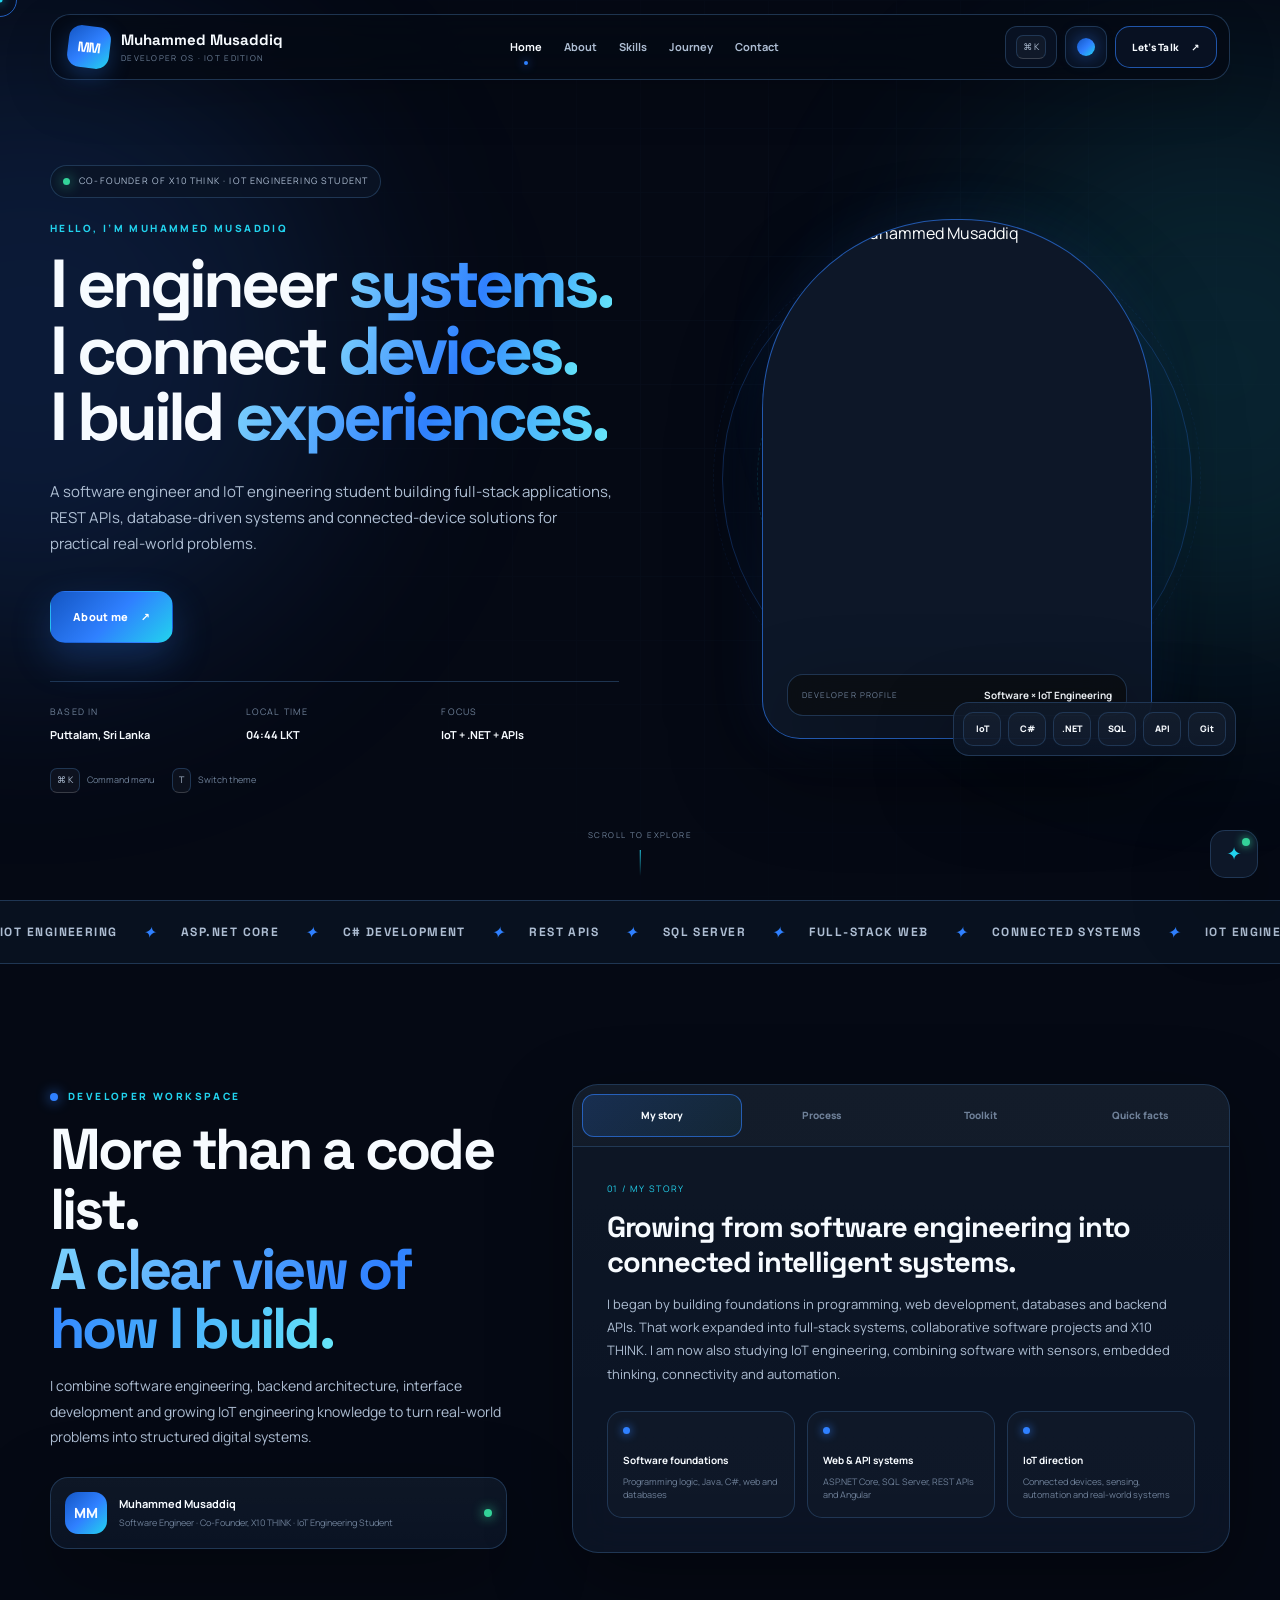
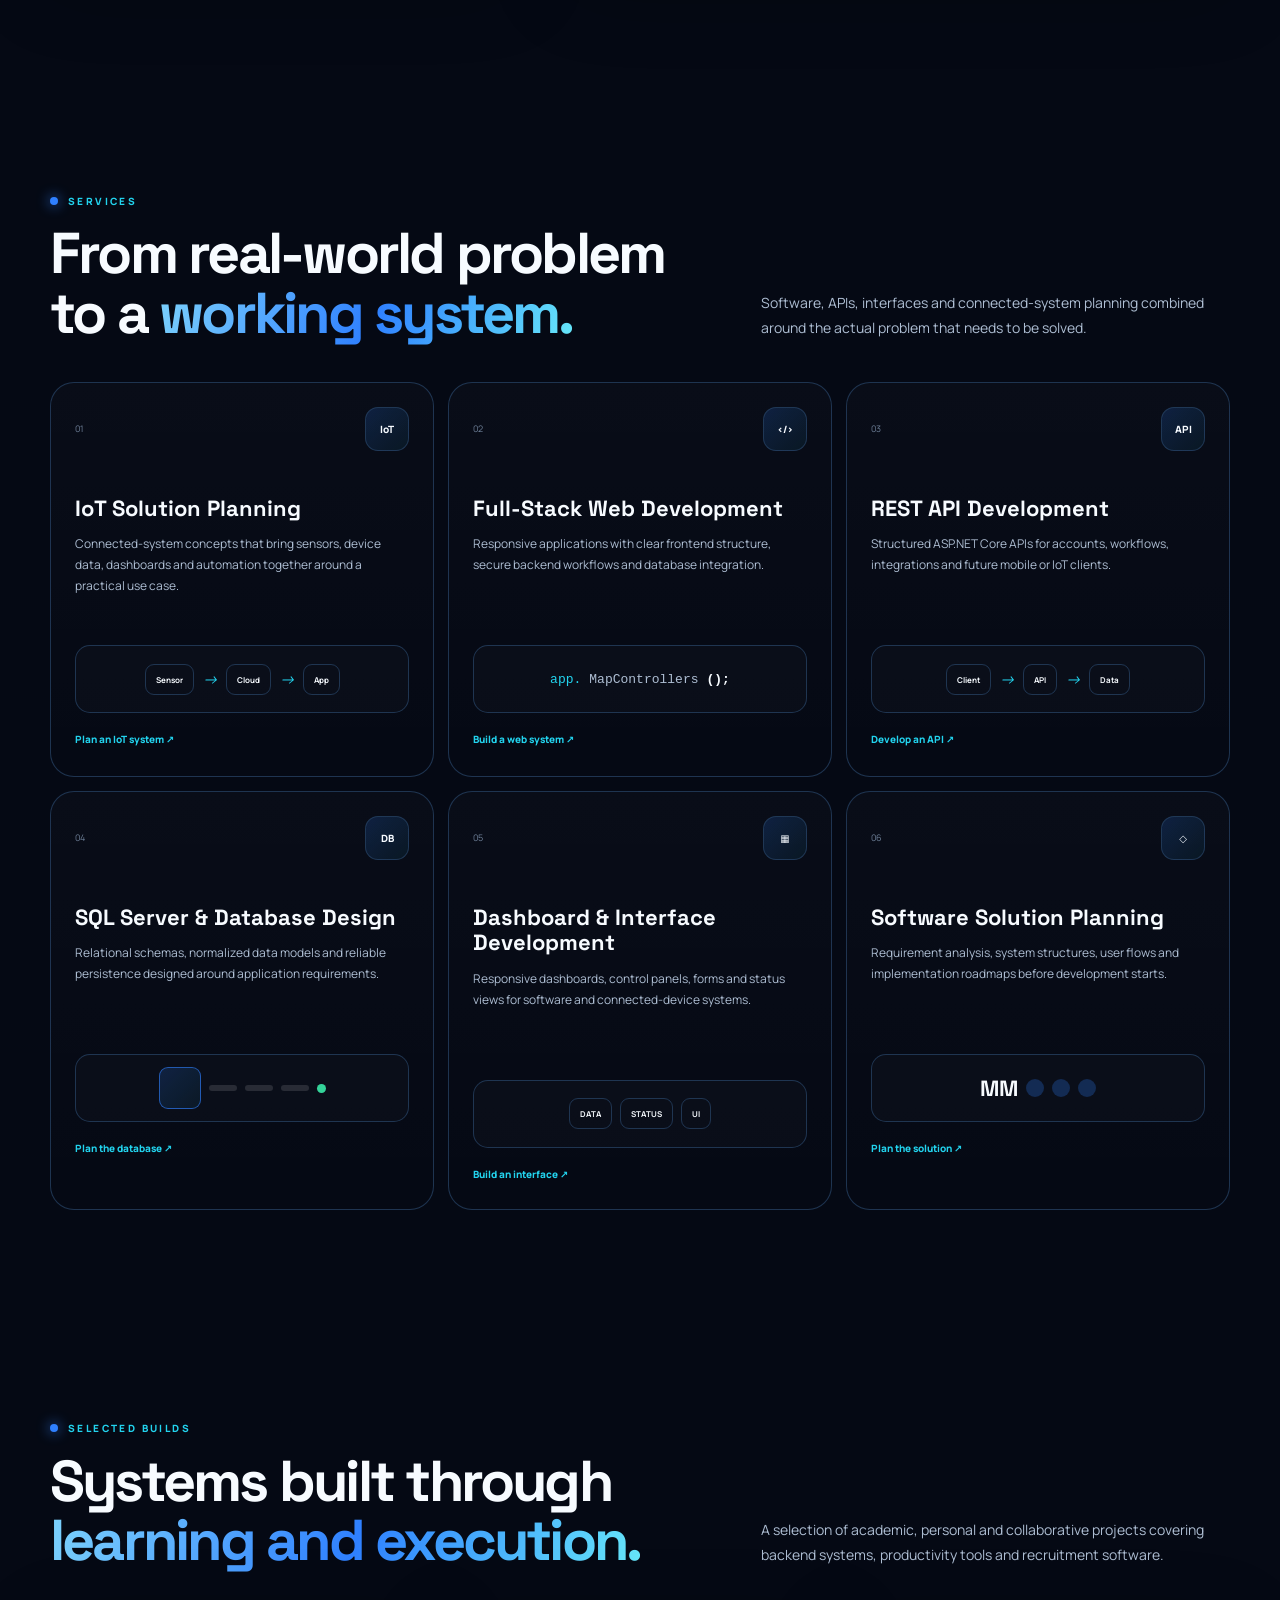
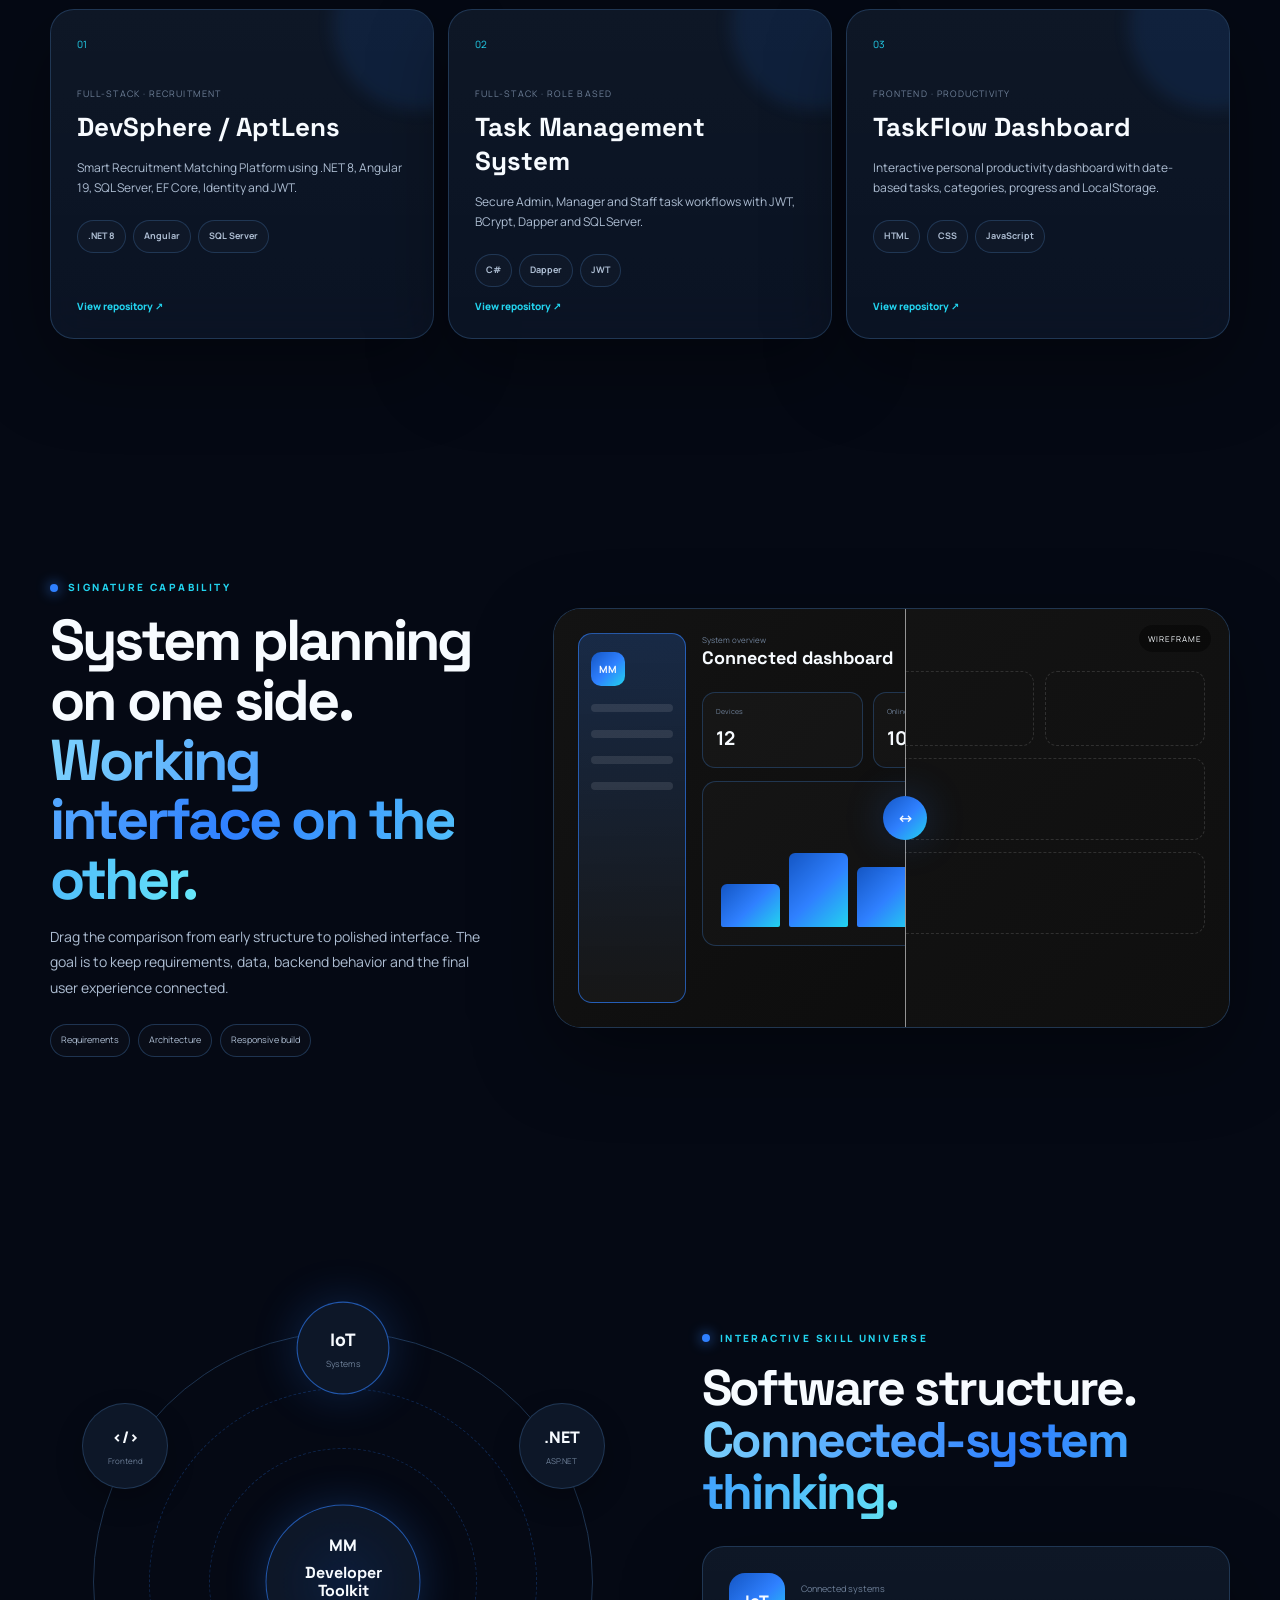
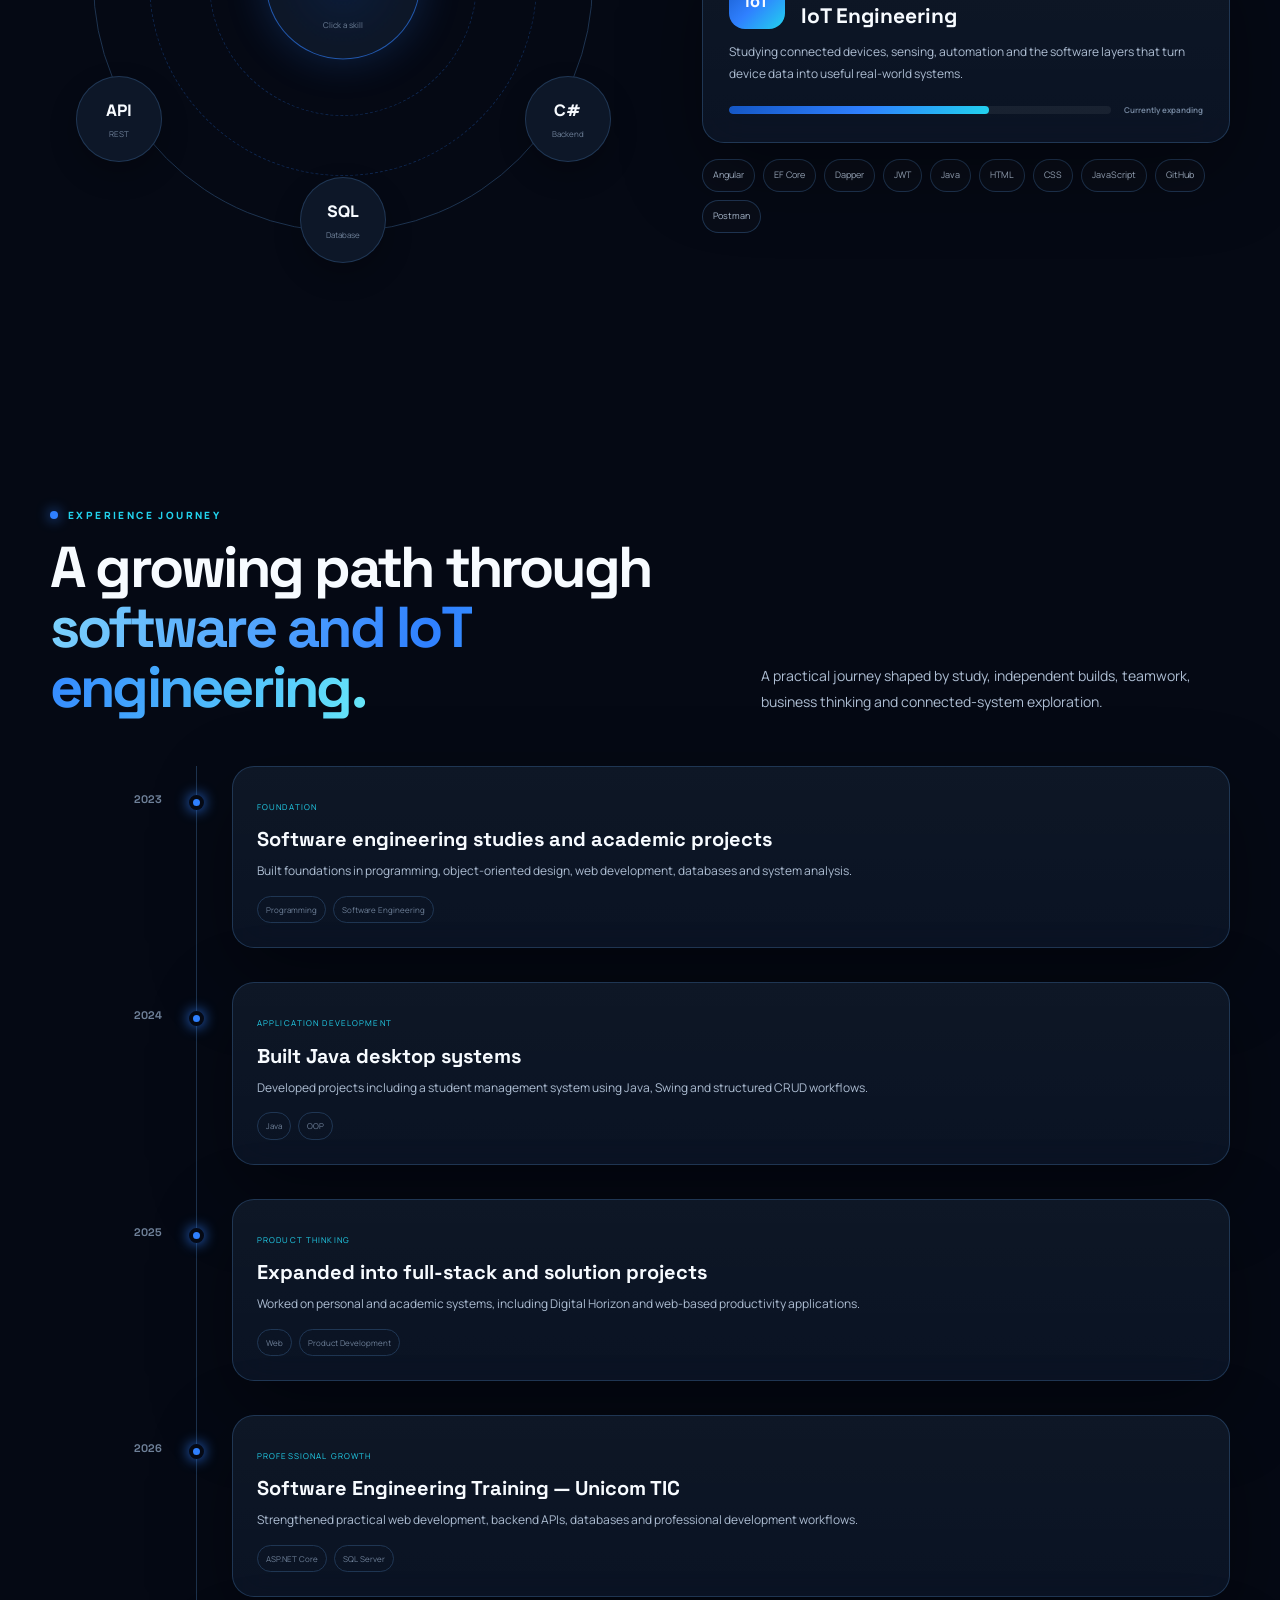
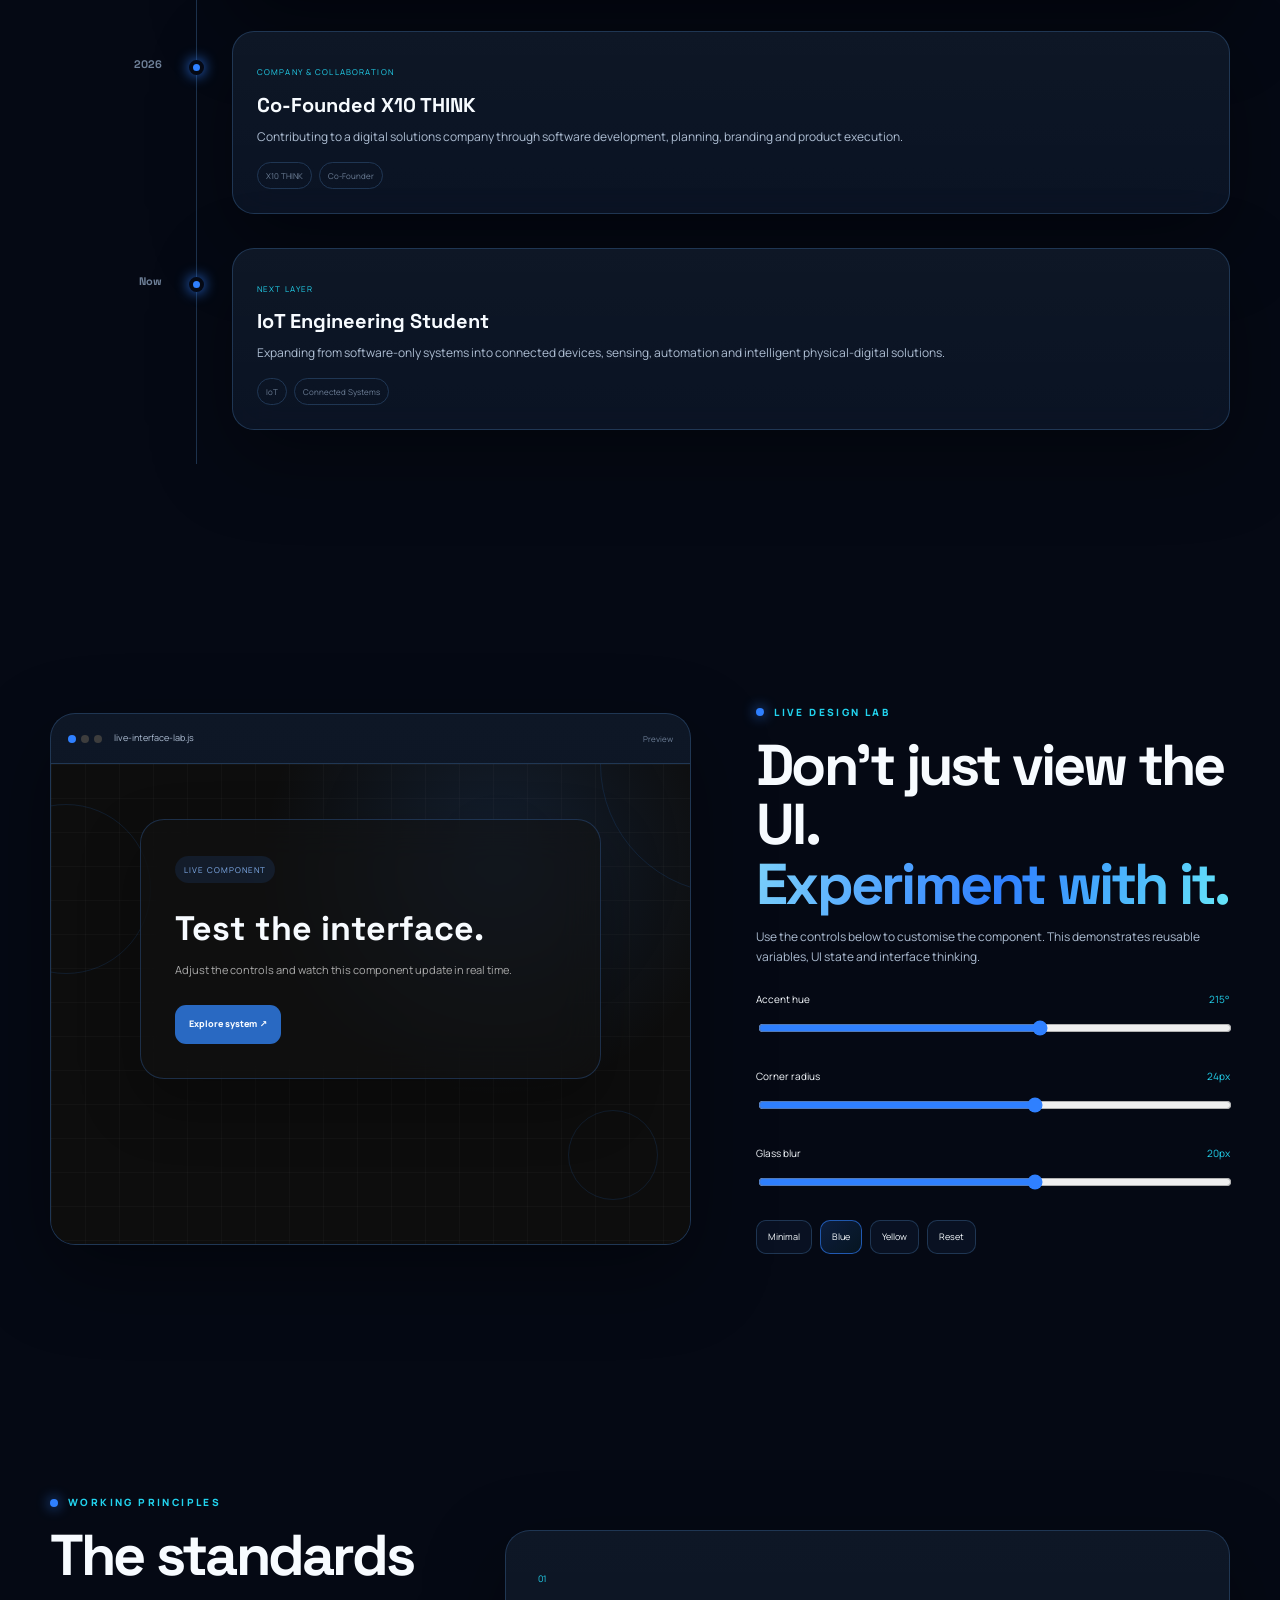
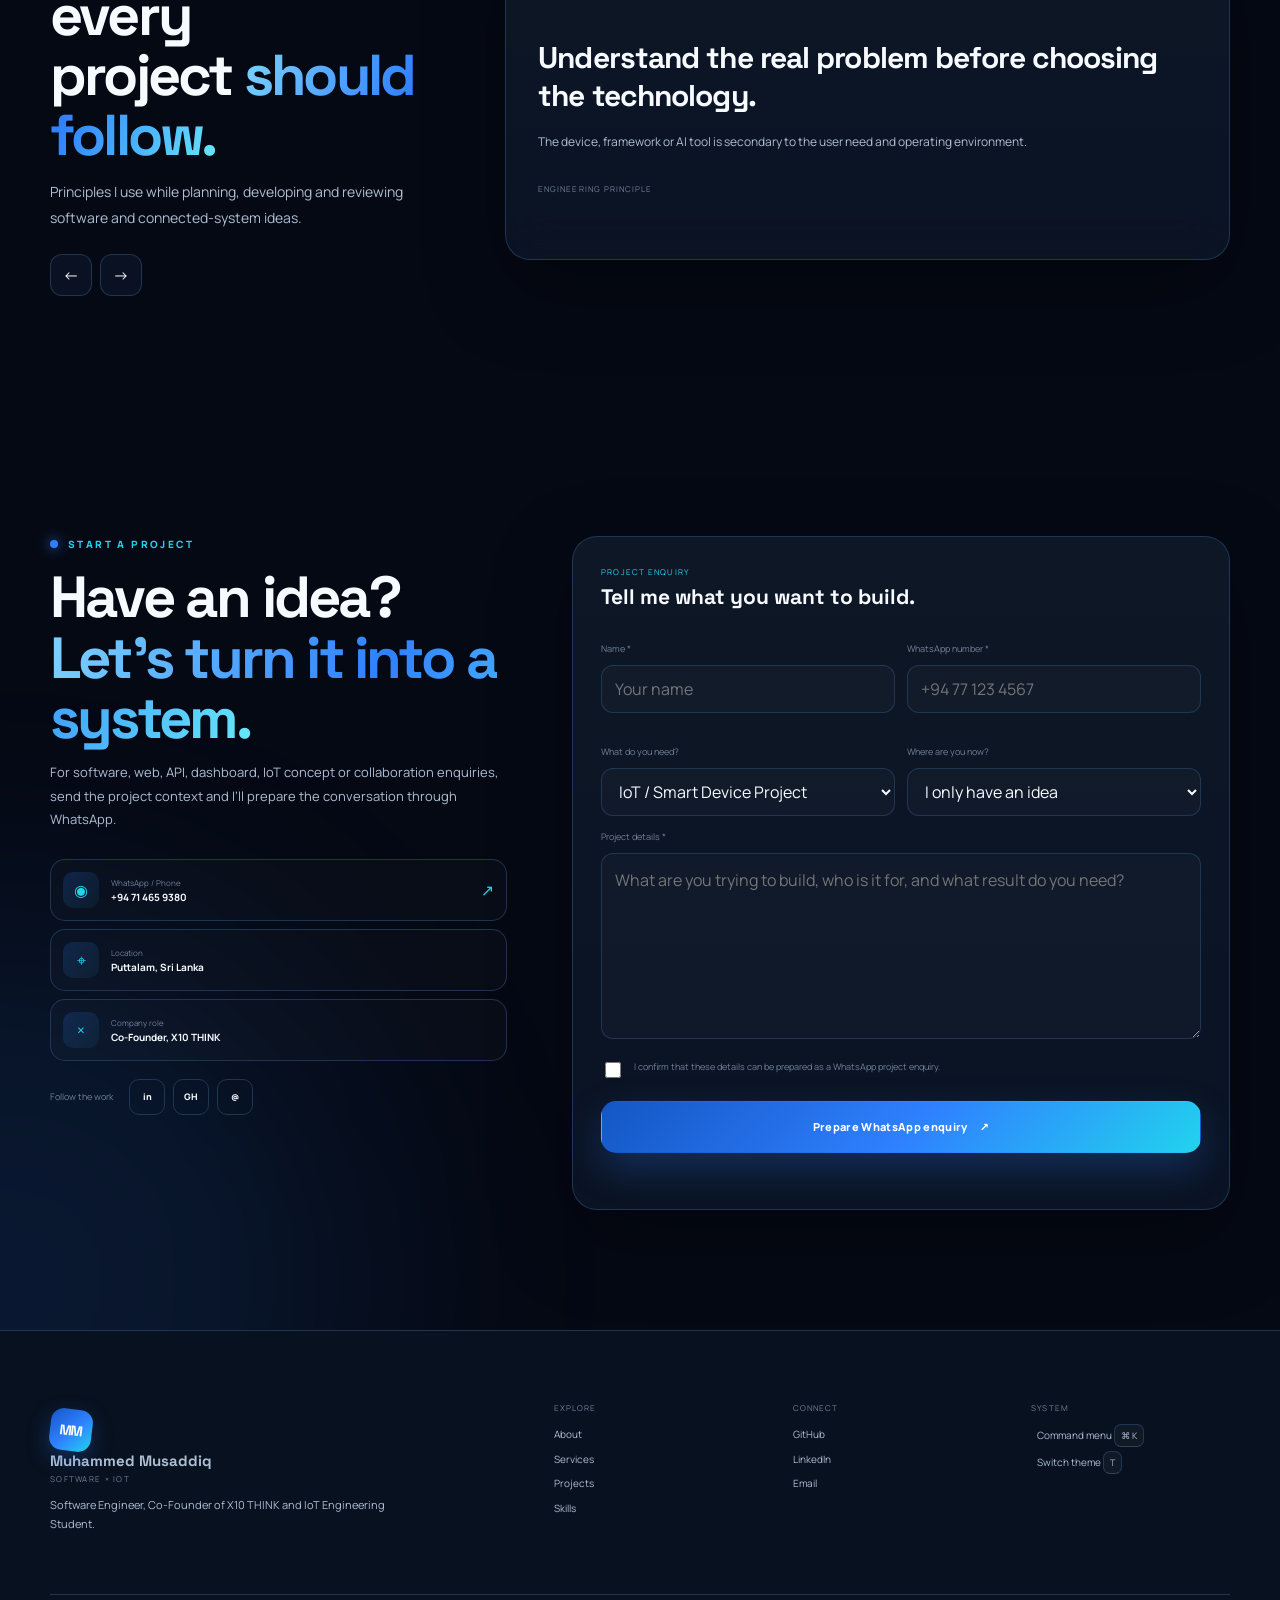
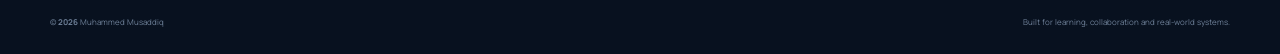
==== index.html @ fe3bef1e "Add files via upload" ====
<!doctype html>
<html lang="en" data-theme="blue" class="no-js">
<head>
  <meta charset="utf-8" />
  <meta name="viewport" content="width=device-width,initial-scale=1" />
  <meta name="theme-color" content="#050914" />
  <meta name="description" content="Muhammed Musaddiq — Software Engineer, Co-Founder of X10 THINK and IoT Engineering Student in Sri Lanka." />
  <meta name="keywords" content="Muhammed Musaddiq, Software Engineer, IoT Engineering Student, X10 THINK, ASP.NET Core, C#, SQL Server, IoT, Sri Lanka" />
  <meta property="og:title" content="Muhammed Musaddiq — Software Engineer & IoT Engineering Student" />
  <meta property="og:description" content="Software engineering, IoT systems, APIs, databases and practical digital products." />
  <meta property="og:image" content="assets/og-cover.webp" />
  <title>Muhammed Musaddiq — Portfolio</title>
  <link rel="icon" href="favicon.svg" type="image/svg+xml" />
  <link rel="manifest" href="manifest.webmanifest" />
  <link rel="preconnect" href="https://fonts.googleapis.com" />
  <link rel="preconnect" href="https://fonts.gstatic.com" crossorigin />
  <link href="https://fonts.googleapis.com/css2?family=Manrope:wght@400;500;600;700;800&family=Space+Grotesk:wght@500;600;700&display=swap" rel="stylesheet" />
  <link rel="stylesheet" href="style.css" />
  <script>document.documentElement.classList.remove('no-js');document.documentElement.classList.add('js');</script>
  <script type="application/ld+json">{"@context":"https://schema.org","@type":"Person","name":"Muhammed Musaddiq","jobTitle":"Software Engineer and IoT Engineering Student","description":"Software Engineer, Co-Founder of X10 THINK and IoT Engineering Student in Sri Lanka.","affiliation":{"@type":"Organization","name":"X10 THINK"},"sameAs":["https://github.com/mhdmusaddiq","https://www.linkedin.com/in/muhammad-musaddiq-111232400"]}</script>
</head>
<body>
  <noscript><div class="noscript-banner">JavaScript is disabled. Core portfolio content is still available, but themes and interactive controls require JavaScript.</div></noscript>

  <div class="preloader" id="preloader" aria-hidden="true">
    <div class="loader-ambient loader-ambient-a"></div>
    <div class="loader-ambient loader-ambient-b"></div>
    <div class="signature-loader">
      <div class="signature-name">MuhammedMusaddiq</div>
      <p>Designing. Developing. Connecting.</p>
      <div class="loader-wave"><i></i><i></i><i></i><i></i><i></i><i></i><i></i></div>
      <div class="loader-status"><span>Loading Muhammed Musaddiq’s portfolio</span><b id="loaderPercent">0%</b></div>
    </div>
  </div>

  <a class="skip-link" href="#main">Skip to content</a>
  <div class="cursor-dot"></div><div class="cursor-ring"></div>

  <header class="site-header" id="siteHeader">
    <nav class="navbar shell" aria-label="Primary navigation">
      <a class="brand magnetic" href="#home" aria-label="Muhammed Musaddiq portfolio home">
        <span class="brand-mark">MM</span>
        <span class="brand-copy"><strong>Muhammed Musaddiq</strong><small>Developer OS · IoT Edition</small></span>
      </a>
      <button class="menu-toggle" id="menuToggle" aria-label="Open navigation" aria-controls="navLinks" aria-expanded="false"><i></i><i></i></button>
      <div class="nav-links" id="navLinks">
        <a class="nav-link active" href="#home">Home</a>
        <a class="nav-link" href="#about">About</a>
        <a class="nav-link" href="#skills">Skills</a>
        <a class="nav-link" href="#journey">Journey</a>
        <a class="nav-link" href="#contact">Contact</a>
      </div>
      <div class="nav-actions">
        <button class="shortcut-button" id="commandButton" aria-label="Open command palette"><kbd>⌘ K</kbd></button>
        <div class="theme-switcher">
          <button class="icon-button" id="themeButton" aria-label="Choose color theme" aria-controls="themeMenu" aria-expanded="false"><span class="theme-orb"></span></button>
          <div class="theme-menu glass-panel" id="themeMenu" hidden>
            <p>Interface theme</p>
            <button data-set-theme="blue"><i class="swatch swatch-blue"></i><span><strong>Electric Blue</strong><small>Midnight + electric blue</small></span><b>✓</b></button>
            <button data-set-theme="yellow"><i class="swatch swatch-yellow"></i><span><strong>Solar Yellow</strong><small>Obsidian + warm yellow</small></span><b>✓</b></button>
          </div>
        </div>
        <a class="button button-small button-outline magnetic nav-talk" href="#contact">Let’s Talk <span>↗</span></a>
      </div>
    </nav>
  </header>

  <main id="main">
    <section class="hero section" id="home">
      <div class="hero-ambient ambient-a"></div><div class="hero-ambient ambient-b"></div><div class="hero-grid-bg"></div>
      <div class="shell hero-layout">
        <div class="hero-copy reveal">
          <div class="status-pill"><span></span>Co-Founder of X10 THINK · IoT Engineering Student</div>
          <p class="eyebrow">Hello, I’m Muhammed Musaddiq</p>
          <h1>I engineer <em>systems.</em><br>I connect <em>devices.</em><br>I build <em>experiences.</em></h1>
          <p class="hero-description">A software engineer and IoT engineering student building full-stack applications, REST APIs, database-driven systems and connected-device solutions for practical real-world problems.</p>
          <div class="hero-actions"><a class="button button-primary magnetic" href="#about">About me <span>↗</span></a></div>
          <div class="hero-meta">
            <div><small>Based in</small><strong>Puttalam, Sri Lanka</strong></div>
            <div><small>Local time</small><strong id="localTime">--:--</strong></div>
            <div><small>Focus</small><strong>IoT + .NET + APIs</strong></div>
          </div>
          <div class="hero-shortcuts" aria-label="Keyboard shortcuts"><span><kbd>⌘ K</kbd> Command menu</span><span><kbd>T</kbd> Switch theme</span></div>
        </div>

        <div class="hero-stage reveal delay-1 hero-stage-clean" id="heroStage">
          <div class="portrait-halo" aria-hidden="true"><i></i><i></i><i></i></div>
          <div class="portrait-card portrait-card-clean tilt-card">
            <div class="portrait-float"><img src="assets/musaddiq-profile.webp" width="1200" height="1536" alt="Portrait of Muhammed Musaddiq" fetchpriority="high" decoding="async"></div>
            <div class="portrait-label glass-panel"><span>Developer profile</span><strong>Software × IoT Engineering</strong></div>
          </div>
          <div class="hero-dock glass-panel"><span>IoT</span><span>C#</span><span>.NET</span><span>SQL</span><span>API</span><span>Git</span></div>
        </div>
      </div>
      <a class="scroll-cue" href="#about"><span>Scroll to explore</span><i></i></a>
    </section>

    <section class="ticker" aria-label="Capabilities"><div class="ticker-track">
      <span>IoT Engineering</span><i>✦</i><span>ASP.NET Core</span><i>✦</i><span>C# Development</span><i>✦</i><span>REST APIs</span><i>✦</i><span>SQL Server</span><i>✦</i><span>Full-Stack Web</span><i>✦</i><span>Connected Systems</span><i>✦</i>
      <span>IoT Engineering</span><i>✦</i><span>ASP.NET Core</span><i>✦</i><span>C# Development</span><i>✦</i><span>REST APIs</span><i>✦</i><span>SQL Server</span><i>✦</i><span>Full-Stack Web</span><i>✦</i><span>Connected Systems</span><i>✦</i>
    </div></section>

    <section class="section workspace-section" id="about">
      <div class="shell workspace-layout">
        <div class="section-heading reveal">
          <p class="section-label"><span></span>Developer workspace</p>
          <h2>More than a code list.<br><em>A clear view of how I build.</em></h2>
          <p>I combine software engineering, backend architecture, interface development and growing IoT engineering knowledge to turn real-world problems into structured digital systems.</p>
          <div class="profile-mini glass-panel"><div class="profile-avatar">MM</div><div><strong>Muhammed Musaddiq</strong><span>Software Engineer · Co-Founder, X10 THINK · IoT Engineering Student</span></div><i></i></div>
        </div>

        <div class="workspace-window glass-panel reveal delay-1">
          <div class="workspace-tabs" role="tablist" aria-label="About Muhammed Musaddiq">
            <button class="active" data-workspace-tab="story" role="tab" aria-selected="true">My story</button>
            <button data-workspace-tab="process" role="tab" aria-selected="false">Process</button>
            <button data-workspace-tab="tools" role="tab" aria-selected="false">Toolkit</button>
            <button data-workspace-tab="facts" role="tab" aria-selected="false">Quick facts</button>
          </div>
          <div class="workspace-content active" data-workspace-panel="story">
            <p class="workspace-kicker">01 / My story</p>
            <h3>Growing from software engineering into connected intelligent systems.</h3>
            <p>I began by building foundations in programming, web development, databases and backend APIs. That work expanded into full-stack systems, collaborative software projects and X10 THINK. I am now also studying IoT engineering, combining software with sensors, embedded thinking, connectivity and automation.</p>
            <div class="story-timeline"><span><i></i><b>Software foundations</b><small>Programming logic, Java, C#, web and databases</small></span><span><i></i><b>Web & API systems</b><small>ASP.NET Core, SQL Server, REST APIs and Angular</small></span><span><i></i><b>IoT direction</b><small>Connected devices, sensing, automation and real-world systems</small></span></div>
          </div>
          <div class="workspace-content" data-workspace-panel="process">
            <p class="workspace-kicker">02 / Process</p><h3>A structured workflow from problem to working system.</h3>
            <div class="process-grid"><article><span>01</span><strong>Understand</strong><p>Clarify users, environment, constraints and expected outcomes.</p></article><article><span>02</span><strong>Structure</strong><p>Plan architecture, database, APIs, device flow and interfaces.</p></article><article><span>03</span><strong>Build</strong><p>Develop software modules, integrations and responsive experiences.</p></article><article><span>04</span><strong>Validate</strong><p>Test behavior, errors, security, usability and system reliability.</p></article></div>
          </div>
          <div class="workspace-content" data-workspace-panel="tools">
            <p class="workspace-kicker">03 / Toolkit</p><h3>Tools selected for reliable execution.</h3>
            <div class="tool-cloud"><span>C#</span><span>ASP.NET Core</span><span>Angular</span><span>JavaScript</span><span>Java</span><span>SQL Server</span><span>Entity Framework Core</span><span>Dapper</span><span>REST API</span><span>GitHub</span><span>Visual Studio</span><span>VS Code</span><span>Postman</span><span>Figma</span><span>IoT Fundamentals</span></div>
          </div>
          <div class="workspace-content" data-workspace-panel="facts">
            <p class="workspace-kicker">04 / Quick facts</p><h3>Progress built through projects, collaboration and continuous learning.</h3>
            <div class="fact-grid"><article><small>Current direction</small><strong>IoT Engineering</strong></article><article><small>Company role</small><strong>Co-Founder, X10 THINK</strong></article><article><small>Backend focus</small><strong>.NET + SQL</strong></article><article><small>Project style</small><strong>Real-world systems</strong></article></div>
          </div>
        </div>
      </div>
    </section>

    <section class="section services-section" id="services">
      <div class="shell">
        <div class="section-top reveal"><div><p class="section-label"><span></span>Services</p><h2>From real-world problem<br>to a <em>working system.</em></h2></div><p class="section-intro-text">Software, APIs, interfaces and connected-system planning combined around the actual problem that needs to be solved.</p></div>
        <div class="services-grid">
          <article class="service-card reveal"><div class="service-head"><span>01</span><i>IoT</i></div><h3>IoT Solution Planning</h3><p>Connected-system concepts that bring sensors, device data, dashboards and automation together around a practical use case.</p><div class="service-demo demo-flow"><b>Sensor</b><i>→</i><b>Cloud</b><i>→</i><b>App</b></div><a href="#contact">Plan an IoT system ↗</a></article>
          <article class="service-card reveal delay-1"><div class="service-head"><span>02</span><i>&lt;/&gt;</i></div><h3>Full-Stack Web Development</h3><p>Responsive applications with clear frontend structure, secure backend workflows and database integration.</p><div class="service-demo demo-code"><span>app.</span>MapControllers<b>();</b></div><a href="#contact">Build a web system ↗</a></article>
          <article class="service-card reveal delay-2"><div class="service-head"><span>03</span><i>API</i></div><h3>REST API Development</h3><p>Structured ASP.NET Core APIs for accounts, workflows, integrations and future mobile or IoT clients.</p><div class="service-demo demo-flow"><b>Client</b><i>→</i><b>API</b><i>→</i><b>Data</b></div><a href="#contact">Develop an API ↗</a></article>
          <article class="service-card reveal"><div class="service-head"><span>04</span><i>DB</i></div><h3>SQL Server & Database Design</h3><p>Relational schemas, normalized data models and reliable persistence designed around application requirements.</p><div class="service-demo demo-ui"><span></span><i></i><i></i><i></i><b></b></div><a href="#contact">Plan the database ↗</a></article>
          <article class="service-card reveal delay-1"><div class="service-head"><span>05</span><i>▦</i></div><h3>Dashboard & Interface Development</h3><p>Responsive dashboards, control panels, forms and status views for software and connected-device systems.</p><div class="service-demo demo-campaign"><b>DATA</b><b>STATUS</b><b>UI</b></div><a href="#contact">Build an interface ↗</a></article>
          <article class="service-card reveal delay-2"><div class="service-head"><span>06</span><i>◇</i></div><h3>Software Solution Planning</h3><p>Requirement analysis, system structures, user flows and implementation roadmaps before development starts.</p><div class="service-demo demo-brand"><b>MM</b><span></span><span></span><span></span></div><a href="#contact">Plan the solution ↗</a></article>
        </div>
      </div>
    </section>

    <section class="section projects-section" id="projects">
      <div class="shell">
        <div class="section-top reveal"><div><p class="section-label"><span></span>Selected builds</p><h2>Systems built through<br><em>learning and execution.</em></h2></div><p class="section-intro-text">A selection of academic, personal and collaborative projects covering backend systems, productivity tools and recruitment software.</p></div>
        <div class="project-grid">
          <article class="project-card glass-panel reveal"><div class="project-number">01</div><p>Full-Stack · Recruitment</p><h3>DevSphere / AptLens</h3><span>Smart Recruitment Matching Platform using .NET 8, Angular 19, SQL Server, EF Core, Identity and JWT.</span><div class="project-tags"><b>.NET 8</b><b>Angular</b><b>SQL Server</b></div><a href="https://github.com/mhdmusaddiq/DevSphere-Smart-Recruitment-Matching-Platform" target="_blank" rel="noopener">View repository ↗</a></article>
          <article class="project-card glass-panel reveal delay-1"><div class="project-number">02</div><p>Full-Stack · Role Based</p><h3>Task Management System</h3><span>Secure Admin, Manager and Staff task workflows with JWT, BCrypt, Dapper and SQL Server.</span><div class="project-tags"><b>C#</b><b>Dapper</b><b>JWT</b></div><a href="https://github.com/mhdmusaddiq/C---Task_Management" target="_blank" rel="noopener">View repository ↗</a></article>
          <article class="project-card glass-panel reveal delay-2"><div class="project-number">03</div><p>Frontend · Productivity</p><h3>TaskFlow Dashboard</h3><span>Interactive personal productivity dashboard with date-based tasks, categories, progress and LocalStorage.</span><div class="project-tags"><b>HTML</b><b>CSS</b><b>JavaScript</b></div><a href="https://github.com/mhdmusaddiq/Advance_task_flow" target="_blank" rel="noopener">View repository ↗</a></article>
        </div>
      </div>
    </section>

    <section class="section design-code-section">
      <div class="shell design-code-layout">
        <div class="section-heading reveal"><p class="section-label"><span></span>Signature capability</p><h2>System planning on one side.<br><em>Working interface on the other.</em></h2><p>Drag the comparison from early structure to polished interface. The goal is to keep requirements, data, backend behavior and the final user experience connected.</p><div class="stage-pills"><span>Requirements</span><span>Architecture</span><span>Responsive build</span></div></div>
        <div class="compare-wrap reveal delay-1" id="compareWrap">
          <div class="compare-frame compare-before"><div class="wire-sidebar"></div><div class="wire-main"><i></i><section><b></b><b></b><b></b></section><article></article><article></article></div><span>Wireframe</span></div>
          <div class="compare-frame compare-after" id="compareAfter"><div class="final-sidebar"><strong>MM</strong><i></i><i></i><i></i><i></i></div><div class="final-main"><header><div><small>System overview</small><strong>Connected dashboard</strong></div><b></b></header><section><article><small>Devices</small><strong>12</strong></article><article><small>Online</small><strong>10</strong></article><article><small>Health</small><strong>94%</strong></article></section><div class="final-chart"><i></i><i></i><i></i><i></i><i></i><i></i><i></i></div></div><span>Final UI</span></div>
          <input id="compareRange" type="range" min="8" max="92" value="52" aria-label="Compare wireframe and final design"><div class="compare-handle" id="compareHandle"><i>↔</i></div>
        </div>
      </div>
    </section>

    <section class="section skills-section" id="skills">
      <div class="shell skills-layout">
        <div class="skills-universe reveal" id="skillsUniverse">
          <div class="universe-rings"><i></i><i></i><i></i></div>
          <button class="skill-node node-1 active" data-skill="iot"><span>IoT</span><small>Systems</small></button>
          <button class="skill-node node-2" data-skill="dotnet"><span>.NET</span><small>ASP.NET</small></button>
          <button class="skill-node node-3" data-skill="csharp"><span>C#</span><small>Backend</small></button>
          <button class="skill-node node-4" data-skill="sql"><span>SQL</span><small>Database</small></button>
          <button class="skill-node node-5" data-skill="api"><span>API</span><small>REST</small></button>
          <button class="skill-node node-6" data-skill="frontend"><span>&lt;/&gt;</span><small>Frontend</small></button>
          <div class="universe-core"><span>MM</span><strong>Developer<br>Toolkit</strong><small>Click a skill</small></div>
        </div>
        <div class="skill-details reveal delay-1">
          <p class="section-label"><span></span>Interactive skill universe</p><h2>Software structure.<br><em>Connected-system thinking.</em></h2>
          <div class="skill-detail-card glass-panel" id="skillDetailCard"><div class="skill-detail-head"><span id="skillIcon">IoT</span><div><small id="skillCategory">Connected systems</small><h3 id="skillName">IoT Engineering</h3></div></div><p id="skillDescription">Studying connected devices, sensing, automation and the software layers that turn device data into useful real-world systems.</p><div class="skill-meter"><i><span id="skillMeter" style="width:68%"></span></i><strong id="skillLevel">Currently expanding</strong></div></div>
          <div class="skill-stack"><span>Angular</span><span>EF Core</span><span>Dapper</span><span>JWT</span><span>Java</span><span>HTML</span><span>CSS</span><span>JavaScript</span><span>GitHub</span><span>Postman</span></div>
        </div>
      </div>
    </section>

    <section class="section journey-section" id="journey">
      <div class="shell">
        <div class="section-top reveal"><div><p class="section-label"><span></span>Experience journey</p><h2>A growing path through<br><em>software and IoT engineering.</em></h2></div><p class="section-intro-text">A practical journey shaped by study, independent builds, teamwork, business thinking and connected-system exploration.</p></div>
        <div class="journey-line" id="journeyLine"><span class="journey-progress" id="journeyProgress"></span>
          <article class="journey-item reveal"><div class="journey-year">2023</div><span class="journey-dot"></span><div class="journey-card glass-panel"><small>Foundation</small><h3>Software engineering studies and academic projects</h3><p>Built foundations in programming, object-oriented design, web development, databases and system analysis.</p><div><span>Programming</span><span>Software Engineering</span></div></div></article>
          <article class="journey-item reveal"><div class="journey-year">2024</div><span class="journey-dot"></span><div class="journey-card glass-panel"><small>Application development</small><h3>Built Java desktop systems</h3><p>Developed projects including a student management system using Java, Swing and structured CRUD workflows.</p><div><span>Java</span><span>OOP</span></div></div></article>
          <article class="journey-item reveal"><div class="journey-year">2025</div><span class="journey-dot"></span><div class="journey-card glass-panel"><small>Product thinking</small><h3>Expanded into full-stack and solution projects</h3><p>Worked on personal and academic systems, including Digital Horizon and web-based productivity applications.</p><div><span>Web</span><span>Product Development</span></div></div></article>
          <article class="journey-item reveal"><div class="journey-year">2026</div><span class="journey-dot"></span><div class="journey-card glass-panel"><small>Professional growth</small><h3>Software Engineering Training — Unicom TIC</h3><p>Strengthened practical web development, backend APIs, databases and professional development workflows.</p><div><span>ASP.NET Core</span><span>SQL Server</span></div></div></article>
          <article class="journey-item reveal"><div class="journey-year">2026</div><span class="journey-dot"></span><div class="journey-card glass-panel"><small>Company & collaboration</small><h3>Co-Founded X10 THINK</h3><p>Contributing to a digital solutions company through software development, planning, branding and product execution.</p><div><span>X10 THINK</span><span>Co-Founder</span></div></div></article>
          <article class="journey-item reveal"><div class="journey-year">Now</div><span class="journey-dot"></span><div class="journey-card glass-panel"><small>Next layer</small><h3>IoT Engineering Student</h3><p>Expanding from software-only systems into connected devices, sensing, automation and intelligent physical-digital solutions.</p><div><span>IoT</span><span>Connected Systems</span></div></div></article>
        </div>
      </div>
    </section>

    <section class="section lab-section" id="lab">
      <div class="shell lab-layout">
        <div class="lab-console glass-panel reveal"><div class="console-top"><div><i></i><i></i><i></i></div><span>live-interface-lab.js</span><small>Preview</small></div><div class="lab-preview" id="labPreview"><div class="lab-card"><span class="lab-badge">Live component</span><h3>Test the interface.</h3><p>Adjust the controls and watch this component update in real time.</p><button>Explore system ↗</button></div><div class="lab-decoration"><i></i><i></i><i></i></div></div></div>
        <div class="lab-controls reveal delay-1"><p class="section-label"><span></span>Live design lab</p><h2>Don’t just view the UI.<br><em>Experiment with it.</em></h2><p>Use the controls below to customise the component. This demonstrates reusable variables, UI state and interface thinking.</p><div class="control-group"><label for="accentRange"><span>Accent hue</span><output id="accentOutput">215°</output></label><input id="accentRange" max="360" min="0" type="range" value="215"></div><div class="control-group"><label for="radiusRange"><span>Corner radius</span><output id="radiusOutput">24px</output></label><input id="radiusRange" max="38" min="4" type="range" value="24"></div><div class="control-group"><label for="blurRange"><span>Glass blur</span><output id="blurOutput">20px</output></label><input id="blurRange" max="34" min="0" type="range" value="20"></div><div class="lab-presets"><button data-lab-preset="minimal">Minimal</button><button class="active" data-lab-preset="blue">Blue</button><button data-lab-preset="yellow">Yellow</button><button id="resetLab">Reset</button></div></div>
      </div>
    </section>

    <section class="section feedback-section">
      <div class="shell feedback-layout"><div class="section-heading reveal"><p class="section-label"><span></span>Working principles</p><h2>The standards every<br>project <em>should follow.</em></h2><p>Principles I use while planning, developing and reviewing software and connected-system ideas.</p><div class="feedback-controls"><button id="feedbackPrev" aria-label="Previous principle">←</button><button id="feedbackNext" aria-label="Next principle">→</button></div></div><div class="feedback-slider reveal delay-1" id="feedbackSlider"><article class="feedback-card glass-panel active"><span>01</span><blockquote>Understand the real problem before choosing the technology.</blockquote><p>The device, framework or AI tool is secondary to the user need and operating environment.</p><small>Engineering principle</small></article><article class="feedback-card glass-panel"><span>02</span><blockquote>Every module should have a clear reason to exist.</blockquote><p>Endpoints, database tables, sensors and screens must connect to a specific system requirement.</p><small>Product principle</small></article><article class="feedback-card glass-panel"><span>03</span><blockquote>Complex technology should still feel simple to use.</blockquote><p>Good engineering hides complexity behind clear interfaces, predictable flows and reliable behavior.</p><small>Design principle</small></article></div></div>
    </section>

    <section class="section contact-section" id="contact">
      <div class="contact-ambient"></div>
      <div class="shell contact-layout">
        <div class="contact-copy reveal"><p class="section-label"><span></span>Start a project</p><h2>Have an idea?<br><em>Let’s turn it into a system.</em></h2><p>For software, web, API, dashboard, IoT concept or collaboration enquiries, send the project context and I’ll prepare the conversation through WhatsApp.</p><div class="contact-routes"><a href="https://wa.me/94714659380" target="_blank" rel="noopener"><span>◉</span><div><small>WhatsApp / Phone</small><strong>+94 71 465 9380</strong></div><i>↗</i></a><div><span>⌖</span><div><small>Location</small><strong>Puttalam, Sri Lanka</strong></div></div><div><span>×</span><div><small>Company role</small><strong>Co-Founder, X10 THINK</strong></div></div></div><div class="social-row"><span>Follow the work</span><a href="https://www.linkedin.com/in/muhammad-musaddiq-111232400" target="_blank" rel="noopener" aria-label="LinkedIn">in</a><a href="https://github.com/mhdmusaddiq" target="_blank" rel="noopener" aria-label="GitHub">GH</a><a href="mailto:mhd.musaddiq2007@gmail.com" aria-label="Email">@</a></div></div>
        <form class="project-form glass-panel reveal delay-1" id="contactForm" novalidate><div class="form-step-head"><small>Project enquiry</small><strong>Tell me what you want to build.</strong></div><div class="form-grid two"><label><span>Name *</span><input name="name" autocomplete="name" minlength="2" placeholder="Your name" required></label><label><span>WhatsApp number *</span><input name="phone" autocomplete="tel" inputmode="tel" placeholder="+94 77 123 4567" required></label></div><div class="form-grid two"><label><span>What do you need?</span><select name="service"><option>IoT / Smart Device Project</option><option>Website or Web Application</option><option>Backend / REST API</option><option>Database / SQL Server</option><option>Dashboard / Frontend UI</option><option>Software Idea / System Planning</option></select></label><label><span>Where are you now?</span><select name="stage"><option>I only have an idea</option><option>I already have a design</option><option>I have an existing system to improve</option><option>I need development to start</option></select></label></div><label><span>Project details *</span><textarea name="message" minlength="20" rows="6" placeholder="What are you trying to build, who is it for, and what result do you need?" required></textarea></label><label class="consent"><input type="checkbox" name="consent" required><span>I confirm that these details can be prepared as a WhatsApp project enquiry.</span></label><button class="button button-primary" type="submit">Prepare WhatsApp enquiry <span>↗</span></button><p class="form-status" id="formStatus" aria-live="polite"></p></form>
      </div>
    </section>
  </main>

  <footer class="footer"><div class="shell footer-grid"><div><a class="brand" href="#home"><span class="brand-mark">MM</span><span class="brand-copy"><strong>Muhammed Musaddiq</strong><small>Software × IoT</small></span></a><p>Software Engineer, Co-Founder of X10 THINK and IoT Engineering Student.</p></div><div><small>Explore</small><a href="#about">About</a><a href="#services">Services</a><a href="#projects">Projects</a><a href="#skills">Skills</a></div><div><small>Connect</small><a href="https://github.com/mhdmusaddiq" target="_blank" rel="noopener">GitHub</a><a href="https://www.linkedin.com/in/muhammad-musaddiq-111232400" target="_blank" rel="noopener">LinkedIn</a><a href="mailto:mhd.musaddiq2007@gmail.com">Email</a></div><div><small>System</small><button id="footerCommand">Command menu <kbd>⌘ K</kbd></button><button id="footerTheme">Switch theme <kbd>T</kbd></button></div></div><div class="shell footer-bottom"><span>© <b id="year"></b> Muhammed Musaddiq</span><span>Built for learning, collaboration and real-world systems.</span></div></footer>

  <button class="assistant-launcher" id="assistantLauncher" aria-label="Open portfolio assistant"><span>✦</span><i></i></button>
  <aside class="assistant-panel glass-panel" id="assistantPanel" hidden role="dialog" aria-modal="false" aria-labelledby="assistantTitle"><header><div><span>✦</span><div><strong id="assistantTitle">Ask Musaddiq OS</strong><small><i></i> Portfolio guide</small></div></div><button id="assistantClose" aria-label="Close assistant">×</button></header><div class="assistant-messages" id="assistantMessages"><div class="assistant-message bot">Hi. Ask me about Musaddiq, X10 THINK, IoT studies, skills, projects, services or contact details.</div></div><div class="assistant-suggestions"><button type="button">What is Musaddiq studying now?</button><button type="button">What is his role at X10 THINK?</button><button type="button">What technologies does he use?</button><button type="button">Show me his projects.</button></div><form id="assistantForm"><input id="assistantInput" autocomplete="off" placeholder="Ask about Musaddiq, IoT, skills or services…" aria-label="Ask the portfolio guide a question"><button aria-label="Send message">↗</button></form></aside>

  <button class="back-to-top" id="backToTop" aria-label="Back to top">↑</button>
  <div class="command-palette" id="commandPalette" hidden role="dialog" aria-modal="true" aria-labelledby="commandTitle"><div class="command-backdrop" data-close-command></div><div class="command-window glass-panel"><header><span>⌕</span><input id="commandSearch" autocomplete="off" placeholder="Type a command…"><kbd>ESC</kbd></header><div class="command-body"><p id="commandTitle">Quick actions</p><div id="commandList"><button data-command="home" data-keywords="home top"><span>⌂</span><div><strong>Go to home</strong><small>Return to the hero section</small></div></button><button data-command="theme" data-keywords="theme dark gold crimson copper"><span>◐</span><div><strong>Cycle interface theme</strong><small>Electric Blue, Solar Yellow</small></div><kbd>T</kbd></button><button data-command="projects" data-keywords="projects portfolio work github"><span>◆</span><div><strong>View selected projects</strong><small>Open the project section</small></div></button><button data-command="contact" data-keywords="whatsapp phone hire project contact"><span>✉</span><div><strong>Start a project enquiry</strong><small>Open the WhatsApp enquiry form</small></div></button><button data-command="lab" data-keywords="design lab customise"><span>⚙</span><div><strong>Open the design lab</strong><small>Experiment with live UI controls</small></div></button><button data-command="assistant" data-keywords="assistant help ask"><span>✦</span><div><strong>Open portfolio assistant</strong><small>Ask about skills, IoT, services and contact</small></div></button></div><p class="command-empty" id="commandEmpty" hidden>No matching command.</p></div><footer><span><kbd>↑</kbd><kbd>↓</kbd> Navigate</span><span><kbd>Enter</kbd> Select</span></footer></div></div>

  <script defer src="script.js"></script>
</body>
</html>
---- style.css ----
:root,html[data-theme="blue"]{
  --bg:#050914;--bg2:#08111f;--surface:rgba(10,20,38,.80);--surface-solid:#0d1728;--surface2:rgba(14,27,49,.88);--text:#f7fbff;--muted:#aebed3;--faint:#6f8199;--border:rgba(38,65,98,.78);--border-strong:rgba(47,128,255,.62);--primary:#2f80ff;--secondary:#22d3ee;--accent-rgb:47,128,255;--secondary-rgb:34,211,238;--success:#34d399;--gradient:linear-gradient(135deg,#1456c4,#2f80ff 52%,#22d3ee);--gradient-text:linear-gradient(110deg,#7dd3fc,#2f80ff 52%,#67e8f9);--gradient-soft:linear-gradient(135deg,rgba(47,128,255,.18),rgba(34,211,238,.06));--glow:0 0 42px rgba(47,128,255,.22);--shadow:0 28px 80px rgba(0,0,0,.36);--radius:26px;--shell:min(1180px,calc(100% - 42px));--section-space:120px;--header-height:66px
}
html[data-theme="yellow"]{--bg:#090806;--bg2:#111009;--surface:rgba(24,22,12,.82);--surface-solid:#17150d;--surface2:rgba(31,28,14,.9);--text:#fffdf3;--muted:#d6cfaa;--faint:#90885f;--border:rgba(66,59,28,.88);--border-strong:rgba(250,204,21,.62);--primary:#facc15;--secondary:#fde047;--accent-rgb:250,204,21;--secondary-rgb:253,224,71;--gradient:linear-gradient(135deg,#b88700,#facc15 52%,#fde047);--gradient-text:linear-gradient(110deg,#fff08a,#facc15 52%,#fff7bf);--gradient-soft:linear-gradient(135deg,rgba(250,204,21,.18),rgba(253,224,71,.055));--glow:0 0 42px rgba(250,204,21,.18)}
*{box-sizing:border-box}html{scroll-behavior:smooth;scroll-padding-top:96px}body{margin:0;overflow-x:hidden;background:var(--bg);color:var(--text);font-family:Manrope,system-ui,sans-serif;line-height:1.65;transition:background .4s,color .3s}body.menu-open,body.modal-open{overflow:hidden}button,input,textarea,select{font:inherit;color:inherit}button,a{-webkit-tap-highlight-color:transparent}a{color:inherit;text-decoration:none}img{display:block;max-width:100%}button{border:0}::selection{background:rgba(var(--accent-rgb),.35);color:var(--text)}::-webkit-scrollbar{width:10px}::-webkit-scrollbar-track{background:var(--bg)}::-webkit-scrollbar-thumb{border:3px solid var(--bg);border-radius:99px;background:rgba(var(--accent-rgb),.55)}
.no-js .reveal{opacity:1!important;transform:none!important}.shell{width:var(--shell);margin-inline:auto}.section{position:relative;padding:var(--section-space) 0}.glass-panel{border:1px solid var(--border);background:linear-gradient(180deg,rgba(255,255,255,.025),rgba(255,255,255,.008)),var(--surface);box-shadow:var(--shadow);backdrop-filter:blur(22px);-webkit-backdrop-filter:blur(22px)}
.skip-link{position:fixed;left:16px;top:-80px;z-index:9999;padding:12px 16px;border-radius:10px;background:var(--text);color:var(--bg)}.skip-link:focus{top:16px}.noscript-banner{padding:12px 20px;background:#fff3cd;color:#342a00;text-align:center;font-weight:700}
.preloader{position:fixed;inset:0;z-index:9998;display:grid;place-items:center;overflow:hidden;background:#060606;transition:opacity .45s,visibility .45s}.preloader.done{opacity:0;visibility:hidden}.loader-ambient{position:absolute;border-radius:50%;filter:blur(95px)}.loader-ambient-a{width:44vw;height:44vw;left:-12vw;top:-9vw;background:rgba(var(--accent-rgb),.18)}.loader-ambient-b{width:35vw;height:35vw;right:-7vw;bottom:-8vw;background:rgba(var(--secondary-rgb),.09)}.signature-loader{position:relative;width:min(980px,calc(100% - 48px));text-align:center}.signature-name{font:700 clamp(42px,6.7vw,82px)/.95 "Space Grotesk",sans-serif;letter-spacing:-.065em;white-space:nowrap;background:var(--gradient-text);-webkit-background-clip:text;color:transparent}.signature-loader>p{margin:18px 0 30px;color:#999;font-size:11px;letter-spacing:.28em;text-transform:uppercase}.loader-wave{display:flex;justify-content:center;gap:6px;height:28px;align-items:center}.loader-wave i{width:4px;height:9px;border-radius:4px;background:var(--primary);animation:wave 1s ease-in-out infinite}.loader-wave i:nth-child(2){animation-delay:.08s}.loader-wave i:nth-child(3){animation-delay:.16s}.loader-wave i:nth-child(4){animation-delay:.24s}.loader-wave i:nth-child(5){animation-delay:.32s}.loader-wave i:nth-child(6){animation-delay:.4s}.loader-wave i:nth-child(7){animation-delay:.48s}@keyframes wave{50%{height:28px;filter:brightness(1.4)}}.loader-status{display:flex;justify-content:space-between;margin:28px auto 0;padding-top:12px;max-width:560px;border-top:1px solid #202020;color:#777;font-size:9px;letter-spacing:.12em;text-transform:uppercase}.loader-status b{color:#ddd}
.cursor-dot,.cursor-ring{position:fixed;z-index:5000;left:0;top:0;pointer-events:none;opacity:0;transform:translate(-50%,-50%);border-radius:50%}.cursor-dot{width:5px;height:5px;background:var(--secondary);box-shadow:0 0 10px var(--secondary)}.cursor-ring{width:34px;height:34px;border:1px solid rgba(var(--accent-rgb),.7);transition:width .2s,height .2s,border-color .2s,background .2s}.cursor-ready .cursor-dot,.cursor-ready .cursor-ring{opacity:1}.cursor-hover .cursor-ring{width:54px;height:54px;background:rgba(var(--accent-rgb),.08)}
.site-header{position:fixed;top:14px;left:0;right:0;z-index:2200}.navbar{min-height:var(--header-height);display:flex;align-items:center;gap:22px;padding:10px 12px 10px 17px;border:1px solid var(--border);border-radius:20px;background:color-mix(in srgb,var(--bg) 78%,transparent);box-shadow:0 18px 50px rgba(0,0,0,.16);backdrop-filter:blur(24px);transition:.3s}.site-header.scrolled .navbar{border-color:var(--border-strong);box-shadow:0 18px 60px rgba(0,0,0,.28),var(--glow)}.brand{display:inline-flex;align-items:center;gap:11px;flex:0 0 auto}.brand-mark{width:42px;height:42px;display:grid;place-items:center;border-radius:13px;background:var(--gradient);color:#fff;font:800 14px "Space Grotesk",sans-serif;letter-spacing:-.04em;box-shadow:0 8px 22px rgba(var(--accent-rgb),.28);transform:rotate(7deg)}.brand-copy strong,.brand-copy small{display:block}.brand-copy strong{font:700 15px "Space Grotesk",sans-serif}.brand-copy small{margin-top:2px;color:var(--faint);font-size:8px;text-transform:uppercase;letter-spacing:.16em}.nav-links{display:flex;align-items:center;justify-content:center;gap:2px;margin:auto}.nav-link{position:relative;padding:11px 10px;color:var(--muted);font-size:11px;font-weight:700}.nav-link::after{content:"";position:absolute;left:50%;bottom:2px;width:4px;height:4px;border-radius:50%;background:var(--primary);box-shadow:0 0 10px var(--primary);transform:translateX(-50%) scale(0);transition:.2s}.nav-link:hover,.nav-link.active{color:var(--text)}.nav-link.active::after{transform:translateX(-50%) scale(1)}.nav-actions{display:flex;align-items:center;gap:8px}.shortcut-button,.icon-button,.menu-toggle{display:grid;place-items:center;background:var(--surface);border:1px solid var(--border);border-radius:12px;cursor:pointer}.shortcut-button{min-width:52px;height:42px;color:var(--muted)}kbd{font-family:inherit;font-size:9px;padding:4px 6px;border:1px solid var(--border);border-bottom-color:rgba(255,255,255,.18);border-radius:7px;background:rgba(255,255,255,.035);color:var(--muted)}.icon-button{width:42px;height:42px}.theme-orb{width:18px;height:18px;border-radius:50%;background:var(--gradient);box-shadow:0 0 18px rgba(var(--accent-rgb),.6)}.theme-switcher{position:relative}.theme-menu{position:absolute;right:0;top:52px;width:260px;padding:12px;border-radius:18px}.theme-menu>p{margin:4px 8px 9px;color:var(--faint);font-size:9px;text-transform:uppercase;letter-spacing:.15em}.theme-menu button{width:100%;display:flex;align-items:center;gap:10px;padding:10px;border-radius:12px;background:transparent;text-align:left;cursor:pointer}.theme-menu button:hover{background:rgba(255,255,255,.04)}.theme-menu button span{flex:1}.theme-menu button strong,.theme-menu button small{display:block}.theme-menu button strong{font-size:11px}.theme-menu button small{color:var(--faint);font-size:9px}.theme-menu button b{opacity:0}.theme-menu button.active b{opacity:1;color:var(--secondary)}.swatch{width:26px;height:26px;border-radius:9px}.swatch-blue{background:linear-gradient(135deg,#050914,#2f80ff 58%,#22d3ee)}.swatch-yellow{background:linear-gradient(135deg,#090806,#facc15 62%,#fde047)}.menu-toggle{display:none;width:42px;height:42px}.menu-toggle i{width:17px;height:1px;background:var(--text);display:block;margin:2px}.button{min-height:52px;display:inline-flex;align-items:center;justify-content:center;gap:12px;padding:0 22px;border:1px solid transparent;border-radius:15px;font-size:11px;font-weight:800;letter-spacing:.03em;transition:transform .2s,box-shadow .2s,background .2s}.button:hover{transform:translateY(-2px)}.button-small{min-height:42px;padding-inline:16px;font-size:10px}.button-primary{background:var(--gradient);color:#fff;box-shadow:0 16px 38px rgba(var(--accent-rgb),.25)}.button-primary:hover{box-shadow:0 20px 50px rgba(var(--accent-rgb),.38),var(--glow)}.button-outline{border-color:var(--border-strong);background:var(--surface)}.button-outline:hover{background:var(--gradient-soft)}
.hero{min-height:100vh;display:grid;place-items:center;overflow:hidden;padding:150px 0 92px}.hero-grid-bg{position:absolute;inset:0;opacity:.12;background-image:linear-gradient(var(--border) 1px,transparent 1px),linear-gradient(90deg,var(--border) 1px,transparent 1px);background-size:64px 64px;mask-image:radial-gradient(circle at 65% 42%,black 0,transparent 66%)}.hero-ambient{position:absolute;border-radius:50%;filter:blur(110px);pointer-events:none}.ambient-a{width:620px;height:620px;left:-280px;top:4%;background:rgba(var(--accent-rgb),.15)}.ambient-b{width:560px;height:560px;right:-220px;top:10%;background:rgba(var(--secondary-rgb),.13)}.hero-layout{position:relative;z-index:2;display:grid;grid-template-columns:1.02fr .98fr;gap:64px;align-items:center}.status-pill{width:fit-content;display:flex;align-items:center;gap:9px;margin-bottom:22px;padding:8px 12px;border:1px solid var(--border);border-radius:99px;background:var(--surface);color:var(--muted);font-size:9px;text-transform:uppercase;letter-spacing:.13em}.status-pill span{width:7px;height:7px;border-radius:50%;background:var(--success);box-shadow:0 0 13px var(--success);animation:pulse 2s infinite}@keyframes pulse{50%{opacity:.45;box-shadow:0 0 2px var(--success)}}.eyebrow,.section-label{display:flex;align-items:center;gap:10px;margin:0 0 15px;color:var(--secondary);font-size:10px;font-weight:800;letter-spacing:.24em;text-transform:uppercase}.section-label>span:first-child{width:8px;height:8px;border-radius:50%;background:var(--primary);box-shadow:0 0 13px var(--primary)}.hero h1{margin:0;font:700 clamp(48px,5.3vw,82px)/.98 "Space Grotesk",sans-serif;letter-spacing:-.058em}.hero h1 em,.section h2 em{font-style:normal;background:var(--gradient-text);-webkit-background-clip:text;color:transparent}.hero-description{max-width:650px;margin:28px 0 0;color:var(--muted);font-size:15px;line-height:1.75}.hero-actions{display:flex;gap:12px;margin-top:34px}.hero-meta{display:grid;grid-template-columns:repeat(3,1fr);gap:18px;margin-top:38px;padding-top:23px;border-top:1px solid var(--border)}.hero-meta small,.hero-meta strong{display:block}.hero-meta small{color:var(--faint);font-size:9px;text-transform:uppercase;letter-spacing:.13em}.hero-meta strong{margin-top:6px;font-size:11px}.hero-shortcuts{display:flex;gap:18px;margin-top:24px;color:var(--faint);font-size:9px}.hero-shortcuts span{display:flex;align-items:center;gap:7px}.hero-stage{position:relative;min-height:590px;display:grid;place-items:center}.portrait-halo{position:absolute;width:470px;height:470px;border-radius:50%;border:1px solid rgba(var(--accent-rgb),.28);box-shadow:inset 0 0 70px rgba(var(--accent-rgb),.05)}.portrait-halo::before,.portrait-halo::after,.portrait-halo i{content:"";position:absolute;inset:34px;border-radius:50%;border:1px dashed rgba(var(--secondary-rgb),.17)}.portrait-halo::after{inset:82px}.portrait-halo i:nth-child(1){inset:-10px;border-color:rgba(var(--accent-rgb),.08);animation:spin 18s linear infinite}.portrait-halo i:nth-child(2){inset:58px;animation:spin 12s linear infinite reverse}.portrait-halo i:nth-child(3){inset:125px;border-style:solid;opacity:.35}@keyframes spin{to{transform:rotate(360deg)}}.portrait-card-clean{position:relative;z-index:3;width:390px;height:520px;overflow:hidden;border:1px solid var(--border-strong);border-radius:190px 190px 38px 38px;background:var(--surface-solid);box-shadow:0 35px 90px rgba(0,0,0,.42),0 0 55px rgba(var(--accent-rgb),.11);transition:transform .2s}.portrait-float{height:100%;overflow:hidden}.portrait-card img{width:100%;height:100%;object-fit:cover;object-position:center 18%;filter:saturate(.92) contrast(1.05)}.portrait-label{position:absolute;left:24px;right:24px;bottom:22px;padding:12px 14px;border-radius:16px;display:flex;align-items:center;justify-content:space-between;gap:12px;background:rgba(10,10,10,.62)}.portrait-label span{color:var(--faint);font-size:8px;text-transform:uppercase;letter-spacing:.14em}.portrait-label strong{font-size:10px}.hero-dock{position:absolute;z-index:5;bottom:18px;right:-6px;display:flex;gap:7px;padding:9px;border-radius:16px}.hero-dock span{min-width:38px;height:34px;display:grid;place-items:center;border:1px solid var(--border);border-radius:10px;background:rgba(255,255,255,.025);font-size:9px;font-weight:800}.scroll-cue{position:absolute;left:50%;bottom:24px;display:flex;flex-direction:column;align-items:center;gap:9px;transform:translateX(-50%);color:var(--faint);font-size:8px;text-transform:uppercase;letter-spacing:.18em}.scroll-cue i{width:1px;height:26px;background:linear-gradient(var(--secondary),transparent)}
.ticker{overflow:hidden;border-block:1px solid var(--border);background:var(--bg2)}.ticker-track{width:max-content;display:flex;align-items:center;gap:25px;padding:18px 0;animation:ticker 34s linear infinite}.ticker-track span{font:700 12px "Space Grotesk",sans-serif;color:var(--muted);text-transform:uppercase;letter-spacing:.12em}.ticker-track i{color:var(--primary)}@keyframes ticker{to{transform:translateX(-50%)}}
.section h2{margin:0;font:700 clamp(38px,4.5vw,62px)/1.04 "Space Grotesk",sans-serif;letter-spacing:-.048em}.section-heading>p:not(.section-label),.section-intro-text{color:var(--muted);font-size:14px;line-height:1.8}.workspace-section{overflow:hidden}.workspace-layout{display:grid;grid-template-columns:.82fr 1.18fr;gap:65px;align-items:center}.profile-mini{margin-top:28px;padding:14px;border-radius:18px;display:flex;align-items:center;gap:12px}.profile-avatar{width:42px;height:42px;display:grid;place-items:center;border-radius:13px;background:var(--gradient);font-size:14px;font-weight:800}.profile-mini>div:nth-child(2){flex:1}.profile-mini strong,.profile-mini span{display:block}.profile-mini strong{font-size:11px}.profile-mini span{margin-top:3px;color:var(--faint);font-size:9px}.profile-mini>i{width:8px;height:8px;border-radius:50%;background:var(--success);box-shadow:0 0 12px var(--success)}.workspace-window{overflow:hidden;border-radius:26px}.workspace-tabs{display:flex;padding:9px;border-bottom:1px solid var(--border);background:rgba(255,255,255,.018)}.workspace-tabs button{flex:1;padding:13px 8px;border-radius:12px;background:transparent;color:var(--faint);font-size:10px;font-weight:800;cursor:pointer}.workspace-tabs button.active{background:var(--gradient-soft);color:var(--text);box-shadow:inset 0 0 0 1px var(--border-strong)}.workspace-content{display:none;padding:34px}.workspace-content.active{display:block;animation:panel .3s ease}@keyframes panel{from{opacity:0;transform:translateY(7px)}}.workspace-kicker{margin:0 0 13px;color:var(--secondary)!important;font-size:9px!important;text-transform:uppercase;letter-spacing:.15em}.workspace-content h3{margin:0;font:700 29px/1.2 "Space Grotesk",sans-serif;letter-spacing:-.035em}.workspace-content>p{color:var(--muted);font-size:13px;line-height:1.8}.story-timeline{display:grid;grid-template-columns:repeat(3,1fr);gap:12px;margin-top:25px}.story-timeline span{position:relative;padding:15px;border:1px solid var(--border);border-radius:15px;background:rgba(255,255,255,.018)}.story-timeline i{display:block;width:7px;height:7px;margin-bottom:18px;border-radius:50%;background:var(--primary);box-shadow:0 0 10px var(--primary)}.story-timeline b,.story-timeline small{display:block}.story-timeline b{font-size:10px}.story-timeline small{margin-top:6px;color:var(--faint);font-size:9px;line-height:1.5}.process-grid,.fact-grid{display:grid;grid-template-columns:repeat(2,1fr);gap:12px;margin-top:24px}.process-grid article,.fact-grid article{padding:18px;border:1px solid var(--border);border-radius:16px;background:rgba(255,255,255,.018)}.process-grid span{color:var(--secondary);font-size:9px}.process-grid strong{display:block;margin-top:8px;font-size:12px}.process-grid p{margin:5px 0 0;color:var(--faint);font-size:10px}.fact-grid small,.fact-grid strong{display:block}.fact-grid small{color:var(--faint);font-size:9px}.fact-grid strong{margin-top:8px;font:700 18px "Space Grotesk",sans-serif}.tool-cloud{display:flex;flex-wrap:wrap;gap:9px;margin-top:24px}.tool-cloud span,.skill-stack span,.stage-pills span,.project-tags b{padding:8px 10px;border:1px solid var(--border);border-radius:999px;background:rgba(255,255,255,.02);color:var(--muted);font-size:9px}
.section-top{display:grid;grid-template-columns:1fr .7fr;gap:40px;align-items:end;margin-bottom:38px}.section-intro-text{max-width:500px;margin:0 0 4px auto}.services-grid{display:grid;grid-template-columns:repeat(3,1fr);gap:14px}.service-card{min-height:395px;padding:24px;border:1px solid var(--border);border-radius:24px;background:linear-gradient(180deg,rgba(255,255,255,.018),rgba(255,255,255,.005));transition:.3s}.service-card:hover{transform:translateY(-7px);border-color:var(--border-strong);box-shadow:var(--glow)}.service-head{display:flex;justify-content:space-between;align-items:center}.service-head span{color:var(--faint);font-size:9px}.service-head i{min-width:44px;height:44px;display:grid;place-items:center;border:1px solid var(--border);border-radius:13px;background:var(--gradient-soft);font-style:normal;font-size:10px;font-weight:800}.service-card h3{margin:45px 0 12px;font:700 22px/1.15 "Space Grotesk",sans-serif}.service-card>p{min-height:92px;color:var(--muted);font-size:12px;line-height:1.75}.service-card>a{display:inline-flex;margin-top:18px;color:var(--secondary);font-size:10px;font-weight:800}.service-demo{height:68px;margin-top:20px;border:1px solid var(--border);border-radius:15px;background:rgba(255,255,255,.018);display:flex;align-items:center;justify-content:center;gap:8px;overflow:hidden}.demo-flow b,.demo-campaign b{padding:8px 10px;border:1px solid var(--border);border-radius:9px;font-size:8px}.demo-flow i{color:var(--secondary)}.demo-code{font-family:monospace;color:var(--muted)}.demo-code span{color:var(--secondary)}.demo-code b{color:var(--text)}.demo-ui span{width:42px;height:42px;border-radius:9px;background:var(--gradient-soft);border:1px solid var(--border-strong)}.demo-ui i{width:28px;height:6px;border-radius:5px;background:rgba(255,255,255,.12)}.demo-ui b{width:9px;height:9px;border-radius:50%;background:var(--success)}.demo-brand b{font:800 22px "Space Grotesk"}.demo-brand span{width:18px;height:18px;border-radius:50%;background:rgba(var(--accent-rgb),.25)}
.projects-section{padding-top:90px}.project-grid{display:grid;grid-template-columns:repeat(3,1fr);gap:14px}.project-card{position:relative;min-height:330px;padding:26px;border-radius:24px;overflow:hidden}.project-card::after{content:"";position:absolute;width:170px;height:170px;right:-70px;top:-70px;border-radius:50%;background:rgba(var(--accent-rgb),.1);filter:blur(8px)}.project-number{position:relative;z-index:1;color:var(--secondary);font-size:10px}.project-card>p{position:relative;z-index:1;margin:34px 0 8px;color:var(--faint);font-size:9px;text-transform:uppercase;letter-spacing:.12em}.project-card h3{position:relative;z-index:1;margin:0;font:700 26px "Space Grotesk"}.project-card>span{position:relative;z-index:1;display:block;margin-top:14px;color:var(--muted);font-size:12px;line-height:1.7}.project-tags{position:relative;z-index:1;display:flex;gap:7px;flex-wrap:wrap;margin-top:22px}.project-card>a{position:absolute;z-index:2;left:26px;bottom:24px;color:var(--secondary);font-size:10px;font-weight:800}
.design-code-section{overflow:hidden}.design-code-layout{display:grid;grid-template-columns:.78fr 1.22fr;gap:70px;align-items:center}.stage-pills{display:flex;flex-wrap:wrap;gap:8px;margin-top:24px}.compare-wrap{position:relative;height:420px;overflow:hidden;border:1px solid var(--border);border-radius:28px;background:#101010;box-shadow:var(--shadow)}.compare-frame{position:absolute;inset:0;padding:28px}.compare-frame>span{position:absolute;right:18px;top:16px;padding:7px 9px;border-radius:999px;background:rgba(0,0,0,.4);font-size:8px;text-transform:uppercase;letter-spacing:.12em}.compare-before{background:linear-gradient(135deg,#151515,#0f0f0f)}.wire-sidebar,.final-sidebar{position:absolute;left:24px;top:24px;bottom:24px;width:16%;border-radius:14px;background:#202020}.wire-main{position:absolute;left:22%;right:24px;top:24px;bottom:24px}.wire-main>i{display:block;width:38%;height:13px;border-radius:5px;background:#272727}.wire-main section{display:grid;grid-template-columns:repeat(3,1fr);gap:11px;margin-top:25px}.wire-main section b{height:75px;border:1px dashed #303030;border-radius:12px}.wire-main article{height:82px;margin-top:12px;border:1px dashed #303030;border-radius:12px}.compare-after{overflow:hidden;background:linear-gradient(135deg,#131313,#0b0b0b);clip-path:inset(0 48% 0 0)}.final-sidebar{padding:18px 12px;background:linear-gradient(180deg,rgba(var(--accent-rgb),.22),#171717);border:1px solid var(--border-strong)}.final-sidebar strong{display:grid;place-items:center;width:34px;height:34px;border-radius:10px;background:var(--gradient);font-size:10px}.final-sidebar i{display:block;height:8px;margin-top:18px;border-radius:5px;background:rgba(255,255,255,.1)}.final-main{position:absolute;left:22%;right:24px;top:24px;bottom:24px}.final-main header{display:flex;justify-content:space-between}.final-main header small,.final-main header strong{display:block}.final-main header small{color:var(--faint);font-size:8px}.final-main header strong{font:700 18px "Space Grotesk"}.final-main header>b{width:30px;height:30px;border-radius:10px;background:var(--gradient)}.final-main section{display:grid;grid-template-columns:repeat(3,1fr);gap:10px;margin-top:23px}.final-main section article{padding:13px;border:1px solid var(--border);border-radius:13px;background:rgba(255,255,255,.025)}.final-main section small,.final-main section strong{display:block}.final-main section small{color:var(--faint);font-size:7px}.final-main section strong{margin-top:5px;font-size:19px}.final-chart{height:165px;margin-top:13px;padding:18px;display:flex;align-items:end;gap:9px;border:1px solid var(--border);border-radius:14px;background:rgba(255,255,255,.018)}.final-chart i{flex:1;border-radius:6px 6px 2px 2px;background:var(--gradient)}.final-chart i:nth-child(1){height:34%}.final-chart i:nth-child(2){height:58%}.final-chart i:nth-child(3){height:47%}.final-chart i:nth-child(4){height:74%}.final-chart i:nth-child(5){height:61%}.final-chart i:nth-child(6){height:86%}.final-chart i:nth-child(7){height:72%}.compare-wrap input{position:absolute;inset:0;width:100%;height:100%;opacity:0;z-index:6;cursor:ew-resize}.compare-handle{position:absolute;z-index:5;top:0;bottom:0;left:52%;width:1px;background:rgba(255,255,255,.55);pointer-events:none}.compare-handle i{position:absolute;left:50%;top:50%;width:44px;height:44px;display:grid;place-items:center;border-radius:50%;background:var(--gradient);transform:translate(-50%,-50%);font-style:normal;font-size:16px;box-shadow:var(--glow)}
.skills-layout{display:grid;grid-template-columns:1fr .9fr;gap:65px;align-items:center}.skills-universe{position:relative;min-height:570px}.universe-rings{position:absolute;left:50%;top:50%;width:500px;height:500px;transform:translate(-50%,-50%);border:1px solid var(--border);border-radius:50%}.universe-rings i{position:absolute;inset:55px;border:1px dashed rgba(var(--accent-rgb),.24);border-radius:50%;animation:spin 22s linear infinite}.universe-rings i:nth-child(2){inset:115px;animation-direction:reverse}.universe-rings i:nth-child(3){inset:175px}.universe-core{position:absolute;left:50%;top:50%;width:155px;height:155px;display:grid;place-items:center;text-align:center;transform:translate(-50%,-50%);border:1px solid var(--border-strong);border-radius:50%;background:radial-gradient(circle,rgba(var(--accent-rgb),.16),var(--surface-solid) 62%);box-shadow:var(--glow)}.universe-core span{position:absolute;top:26px;font-weight:800}.universe-core strong{font:700 16px/1.15 "Space Grotesk"}.universe-core small{position:absolute;bottom:27px;color:var(--faint);font-size:8px}.skill-node{position:absolute;width:86px;height:86px;border:1px solid var(--border);border-radius:50%;background:var(--surface-solid);cursor:pointer;box-shadow:0 12px 28px rgba(0,0,0,.23);transition:.25s}.skill-node:hover,.skill-node.active{border-color:var(--border-strong);box-shadow:var(--glow);transform:scale(1.08)}.skill-node span,.skill-node small{display:block}.skill-node span{font-weight:800}.skill-node small{margin-top:3px;color:var(--faint);font-size:8px}.node-1{left:calc(50% - 43px);top:8px}.node-2{right:32px;top:106px}.node-3{right:26px;bottom:105px}.node-4{left:calc(50% - 43px);bottom:4px}.node-5{left:26px;bottom:105px}.node-6{left:32px;top:106px}.skill-details h2{font-size:50px}.skill-detail-card{margin-top:28px;padding:26px;border-radius:22px}.skill-detail-head{display:flex;align-items:center;gap:16px}.skill-detail-head>span{width:56px;height:56px;display:grid;place-items:center;border-radius:16px;background:var(--gradient);font-weight:800}.skill-detail-head small{color:var(--faint);font-size:9px}.skill-detail-head h3{margin:3px 0 0;font:700 21px "Space Grotesk"}.skill-detail-card>p{color:var(--muted);font-size:12px;line-height:1.8}.skill-meter{display:flex;align-items:center;gap:13px;margin-top:19px}.skill-meter>i{flex:1;height:8px;border-radius:99px;background:rgba(255,255,255,.06);overflow:hidden}.skill-meter>i span{display:block;height:100%;border-radius:inherit;background:var(--gradient);transition:width .45s}.skill-meter strong{font-size:8px;color:var(--faint);white-space:nowrap}.skill-stack{display:flex;flex-wrap:wrap;gap:8px;margin-top:16px}
.journey-line{position:relative;margin-top:48px}.journey-line::before,.journey-progress{content:"";position:absolute;left:146px;top:0;bottom:0;width:1px;background:var(--border)}.journey-progress{bottom:auto;height:0;background:var(--gradient);box-shadow:0 0 12px var(--primary);z-index:1}.journey-item{position:relative;display:grid;grid-template-columns:112px 1fr;gap:70px;padding-bottom:34px}.journey-year{padding-top:26px;text-align:right;color:var(--faint);font:700 11px "Space Grotesk"}.journey-dot{position:absolute;left:139px;top:29px;z-index:2;width:15px;height:15px;border:4px solid var(--bg);border-radius:50%;background:var(--primary);box-shadow:0 0 14px var(--primary)}.journey-card{padding:24px;border-radius:22px;transition:.25s}.journey-card:hover{transform:translateX(8px);border-color:var(--border-strong)}.journey-card small{color:var(--secondary);font-size:8px;text-transform:uppercase;letter-spacing:.14em}.journey-card h3{margin:9px 0 9px;font:700 20px "Space Grotesk"}.journey-card>p{margin:0;color:var(--muted);font-size:12px}.journey-card>div{display:flex;gap:7px;flex-wrap:wrap;margin-top:15px}.journey-card>div span{padding:6px 8px;border:1px solid var(--border);border-radius:999px;color:var(--faint);font-size:8px}
.lab-layout{display:grid;grid-template-columns:1.15fr .85fr;gap:65px;align-items:center}.lab-console{overflow:hidden;border-radius:25px}.console-top{height:50px;display:flex;align-items:center;gap:12px;padding:0 17px;border-bottom:1px solid var(--border)}.console-top>div{display:flex;gap:5px}.console-top i{width:8px;height:8px;border-radius:50%;background:#3d3d3d}.console-top i:first-child{background:var(--primary)}.console-top span{flex:1;color:var(--muted);font-size:9px}.console-top small{color:var(--faint);font-size:8px}.lab-preview{--lab-hue:350;--lab-radius:24px;--lab-blur:20px;position:relative;min-height:480px;display:grid;place-items:center;overflow:hidden;background:radial-gradient(circle at 70% 20%,hsla(var(--lab-hue),80%,55%,.16),transparent 40%),#0d0d0d}.lab-preview::before{content:"";position:absolute;inset:0;background-image:linear-gradient(rgba(255,255,255,.025) 1px,transparent 1px),linear-gradient(90deg,rgba(255,255,255,.025) 1px,transparent 1px);background-size:34px 34px}.lab-card{position:relative;z-index:2;width:72%;padding:34px;border:1px solid hsla(var(--lab-hue),80%,60%,.26);border-radius:var(--lab-radius);background:hsla(0,0%,7%,.58);backdrop-filter:blur(var(--lab-blur));box-shadow:0 25px 60px rgba(0,0,0,.3)}.lab-badge{display:inline-flex;padding:7px 9px;border-radius:99px;background:hsla(var(--lab-hue),80%,55%,.12);color:hsl(var(--lab-hue),75%,72%);font-size:8px;text-transform:uppercase;letter-spacing:.12em}.lab-card h3{margin:24px 0 8px;font:700 34px "Space Grotesk"}.lab-card p{color:#aaa;font-size:11px}.lab-card button{margin-top:15px;padding:12px 14px;border-radius:11px;background:hsl(var(--lab-hue),65%,46%);font-size:9px;font-weight:800}.lab-decoration i{position:absolute;border:1px solid hsla(var(--lab-hue),80%,55%,.14);border-radius:50%}.lab-decoration i:nth-child(1){width:170px;height:170px;left:-70px;top:40px}.lab-decoration i:nth-child(2){width:90px;height:90px;right:32px;bottom:44px}.lab-decoration i:nth-child(3){width:260px;height:260px;right:-170px;top:-130px}.lab-controls>p:not(.section-label){color:var(--muted);font-size:12px}.control-group{margin-top:24px}.control-group label{display:flex;justify-content:space-between;margin-bottom:10px;font-size:10px}.control-group output{color:var(--secondary)}.control-group input{width:100%;accent-color:var(--primary)}.lab-presets{display:flex;flex-wrap:wrap;gap:8px;margin-top:22px}.lab-presets button{padding:9px 11px;border:1px solid var(--border);border-radius:10px;background:var(--surface);font-size:9px;cursor:pointer}.lab-presets button.active{border-color:var(--border-strong);background:var(--gradient-soft)}
.feedback-layout{display:grid;grid-template-columns:.7fr 1.3fr;gap:65px;align-items:center}.feedback-controls{display:flex;gap:8px;margin-top:24px}.feedback-controls button{width:42px;height:42px;border:1px solid var(--border);border-radius:12px;background:var(--surface);cursor:pointer}.feedback-slider{position:relative;min-height:330px}.feedback-card{position:absolute;inset:0;padding:32px;border-radius:25px;opacity:0;transform:translateX(20px);pointer-events:none;transition:.35s}.feedback-card.active{opacity:1;transform:none;pointer-events:auto}.feedback-card>span{color:var(--secondary);font-size:9px}.feedback-card blockquote{margin:50px 0 18px;font:700 30px/1.25 "Space Grotesk";letter-spacing:-.03em}.feedback-card>p{color:var(--muted);font-size:12px}.feedback-card>small{display:block;margin-top:30px;color:var(--faint);font-size:8px;text-transform:uppercase;letter-spacing:.13em}
.contact-section{overflow:hidden}.contact-ambient{position:absolute;width:700px;height:700px;left:-350px;bottom:-300px;border-radius:50%;background:rgba(var(--accent-rgb),.12);filter:blur(130px)}.contact-layout{position:relative;z-index:2;display:grid;grid-template-columns:.82fr 1.18fr;gap:65px;align-items:start}.contact-copy h2{font-size:58px}.contact-copy>p:not(.section-label){color:var(--muted);font-size:13px;line-height:1.8}.contact-routes{display:grid;gap:8px;margin-top:28px}.contact-routes>a,.contact-routes>div{display:flex;align-items:center;gap:12px;padding:12px;border:1px solid var(--border);border-radius:15px;background:rgba(255,255,255,.018)}.contact-routes>a>span,.contact-routes>div>span{width:36px;height:36px;display:grid;place-items:center;border-radius:10px;background:var(--gradient-soft);color:var(--secondary)}.contact-routes div div,.contact-routes a div{flex:1}.contact-routes small,.contact-routes strong{display:block}.contact-routes small{color:var(--faint);font-size:8px}.contact-routes strong{font-size:10px}.contact-routes i{font-style:normal;color:var(--secondary)}.social-row{display:flex;align-items:center;gap:8px;margin-top:18px}.social-row>span{margin-right:8px;color:var(--faint);font-size:9px}.social-row a{width:36px;height:36px;display:grid;place-items:center;border:1px solid var(--border);border-radius:10px;font-size:9px;font-weight:800}.project-form{padding:28px;border-radius:25px}.form-step-head small,.form-step-head strong{display:block}.form-step-head small{color:var(--secondary);font-size:8px;text-transform:uppercase;letter-spacing:.14em}.form-step-head strong{margin-top:5px;font:700 21px "Space Grotesk"}.form-grid{display:grid;gap:12px;margin-top:18px}.form-grid.two{grid-template-columns:repeat(2,1fr)}.project-form label{display:block;margin-top:14px}.project-form label>span{display:block;margin-bottom:8px;color:var(--faint);font-size:9px}.project-form input,.project-form textarea,.project-form select{width:100%;border:1px solid var(--border);border-radius:12px;background:rgba(255,255,255,.025);outline:0}.project-form select{color:var(--text);color-scheme:dark}.project-form select option{background:#0d1728;color:#f7fbff}.project-form select option:checked{background:#173662;color:#fff}html[data-theme="yellow"] .project-form select option{background:#17150d;color:#fffdf3}html[data-theme="yellow"] .project-form select option:checked{background:#5f4b08;color:#fffdf3}.project-form input,.project-form select{height:48px;padding:0 13px}.project-form textarea{padding:13px;resize:vertical}.project-form input:focus,.project-form textarea:focus,.project-form select:focus{border-color:var(--border-strong);box-shadow:0 0 0 3px rgba(var(--accent-rgb),.08)}.consent{display:flex!important;gap:10px;align-items:flex-start}.consent input{width:16px!important;height:16px!important;margin-top:2px}.consent span{margin:0!important;line-height:1.6}.project-form>.button{margin-top:20px;width:100%}.form-status{margin:12px 0 0;color:var(--secondary);font-size:10px;min-height:16px}
.footer{padding:70px 0 26px;border-top:1px solid var(--border);background:var(--bg2)}.footer-grid{display:grid;grid-template-columns:1.4fr repeat(3,.6fr);gap:40px}.footer-grid>div>p{max-width:360px;color:var(--muted);font-size:11px}.footer-grid>div>small{display:block;margin-bottom:12px;color:var(--faint);font-size:8px;text-transform:uppercase;letter-spacing:.14em}.footer-grid>div>a,.footer-grid>div>button{display:block;margin:8px 0;background:none;color:var(--muted);font-size:10px;cursor:pointer;text-align:left}.footer-bottom{display:flex;justify-content:space-between;gap:20px;margin-top:50px;padding-top:20px;border-top:1px solid var(--border);color:var(--faint);font-size:8px}
.assistant-launcher,.back-to-top{position:fixed;z-index:2300;right:22px;width:48px;height:48px;display:grid;place-items:center;border:1px solid var(--border);border-radius:15px;background:var(--surface-solid);box-shadow:var(--shadow);cursor:pointer}.assistant-launcher{bottom:22px}.assistant-launcher span{font-size:18px;color:var(--secondary)}.assistant-launcher i{position:absolute;width:8px;height:8px;right:7px;top:7px;border-radius:50%;background:var(--success);box-shadow:0 0 9px var(--success)}.back-to-top{bottom:82px;opacity:0;visibility:hidden;transition:.25s}.back-to-top.visible{opacity:1;visibility:visible}.assistant-panel{position:fixed;z-index:2400;right:22px;bottom:82px;width:min(420px,calc(100vw - 30px));max-height:min(680px,calc(100vh - 130px));overflow:hidden;border-radius:22px}.assistant-panel header{display:flex;align-items:center;justify-content:space-between;padding:14px 15px;border-bottom:1px solid var(--border)}.assistant-panel header>div{display:flex;align-items:center;gap:10px}.assistant-panel header>div>span{width:34px;height:34px;display:grid;place-items:center;border-radius:10px;background:var(--gradient)}.assistant-panel header strong,.assistant-panel header small{display:block}.assistant-panel header strong{font-size:13px}.assistant-panel header small{color:var(--faint);font-size:9px}.assistant-panel header small i{display:inline-block;width:6px;height:6px;border-radius:50%;background:var(--success);margin-right:5px}.assistant-panel header button{background:none;font-size:22px;cursor:pointer}.assistant-messages{min-height:220px;max-height:390px;overflow:auto;padding:14px}.assistant-message{width:fit-content;max-width:88%;margin:8px 0;padding:11px 12px;border-radius:13px;font-size:12px;line-height:1.65}.assistant-message.bot{background:rgba(255,255,255,.04);color:var(--muted)}.assistant-message.user{margin-left:auto;background:var(--gradient);color:#fff}.assistant-suggestions{display:flex;gap:8px;overflow-x:auto;padding:0 14px 10px}.assistant-suggestions button{flex:0 0 auto;max-width:230px;padding:8px 10px;border:1px solid var(--border);border-radius:10px;background:var(--surface);font-size:9px;cursor:pointer}.assistant-panel form{display:flex;gap:8px;padding:12px;border-top:1px solid var(--border)}.assistant-panel form input{flex:1;min-width:0;height:44px;padding:0 12px;border:1px solid var(--border);border-radius:11px;background:rgba(255,255,255,.025);outline:0}.assistant-panel form button{width:44px;border-radius:11px;background:var(--gradient);cursor:pointer}
.command-palette{position:fixed;inset:0;z-index:6000}.command-backdrop{position:absolute;inset:0;background:rgba(0,0,0,.68);backdrop-filter:blur(5px)}.command-window{position:relative;width:min(640px,calc(100% - 30px));margin:11vh auto 0;border-radius:22px;overflow:hidden}.command-window>header{display:flex;align-items:center;gap:12px;padding:15px;border-bottom:1px solid var(--border)}.command-window>header input{flex:1;background:none;border:0;outline:0}.command-body{padding:12px}.command-body>p{margin:5px 8px 8px;color:var(--faint);font-size:8px;text-transform:uppercase;letter-spacing:.14em}#commandList button{width:100%;display:flex;align-items:center;gap:12px;padding:12px;border-radius:12px;background:transparent;text-align:left;cursor:pointer}#commandList button:hover,#commandList button.active{background:rgba(255,255,255,.04)}#commandList button>span{width:36px;height:36px;display:grid;place-items:center;border:1px solid var(--border);border-radius:10px}#commandList button>div{flex:1}#commandList strong,#commandList small{display:block}#commandList strong{font-size:11px}#commandList small{margin-top:3px;color:var(--faint);font-size:9px}.command-window>footer{display:flex;gap:20px;padding:11px 15px;border-top:1px solid var(--border);color:var(--faint);font-size:8px}.command-empty{padding:20px!important;text-align:center}
.reveal{opacity:0;transform:translateY(22px);transition:opacity .7s ease,transform .7s ease}.reveal.visible{opacity:1;transform:none}.delay-1{transition-delay:.1s}.delay-2{transition-delay:.2s}
:where(a,button,input,textarea,select,[role="tab"]):focus-visible{outline:3px solid color-mix(in srgb,var(--secondary) 78%,white);outline-offset:4px;border-radius:10px}
@media(max-width:980px){:root{--shell:calc(100% - 30px);--section-space:95px}.nav-links{position:fixed;left:15px;right:15px;top:92px;display:none;padding:12px;border:1px solid var(--border);border-radius:18px;background:color-mix(in srgb,var(--bg) 92%,transparent);backdrop-filter:blur(22px)}.nav-links.open{display:grid}.nav-link{padding:13px}.menu-toggle{display:grid}.shortcut-button{display:none}.hero-layout,.workspace-layout,.design-code-layout,.skills-layout,.lab-layout,.feedback-layout,.contact-layout{grid-template-columns:1fr}.hero-copy{text-align:center}.status-pill,.eyebrow{margin-inline:auto}.hero-description{margin-inline:auto}.hero-actions,.hero-shortcuts{justify-content:center}.hero-meta{text-align:center}.hero-stage{min-height:560px}.workspace-layout,.design-code-layout,.skills-layout,.lab-layout,.feedback-layout,.contact-layout{gap:42px}.section-top{grid-template-columns:1fr}.section-intro-text{margin:18px 0 0}.services-grid,.project-grid{grid-template-columns:repeat(2,1fr)}.feedback-slider{min-height:350px}.contact-copy{text-align:center}.contact-copy .section-label{justify-content:center}.social-row{justify-content:center}.contact-routes{text-align:left}}
@media(max-width:720px){:root{--shell:calc(100% - 24px);--section-space:82px;--radius:20px}.brand-copy small{display:none}.nav-talk{display:none}.theme-menu{right:-54px}.hero{padding-top:120px}.hero h1{font-size:clamp(43px,13vw,67px)}.hero-description{font-size:14px}.hero-meta{grid-template-columns:1fr;gap:12px}.hero-stage{min-height:510px}.portrait-card-clean{width:340px;height:470px}.portrait-halo{width:380px;height:380px}.hero-dock{right:50%;transform:translateX(50%);bottom:-5px}.scroll-cue{display:none}.section-top{text-align:center}.section-top .section-label{justify-content:center}.section-intro-text{margin-inline:auto}.services-grid,.project-grid{grid-template-columns:1fr}.workspace-tabs{overflow-x:auto}.workspace-tabs button{min-width:95px}.story-timeline,.process-grid,.fact-grid{grid-template-columns:1fr}.design-code-layout .section-heading{text-align:center}.design-code-layout .section-label{justify-content:center}.stage-pills{justify-content:center}.compare-wrap{height:390px}.skills-universe{min-height:470px;transform:scale(.86);margin:-35px}.journey-line::before,.journey-progress{left:19px}.journey-item{grid-template-columns:1fr;gap:13px;padding-left:50px}.journey-year{text-align:left;padding-top:0}.journey-dot{left:12px;top:6px}.journey-card:hover{transform:none}.skill-details h2,.contact-copy h2{font-size:42px}.form-grid.two{grid-template-columns:1fr}.footer-grid{grid-template-columns:1fr 1fr}.footer-grid>div:first-child{grid-column:span 2}.footer-bottom{flex-direction:column;align-items:center;text-align:center}.assistant-panel{right:12px;bottom:82px}.assistant-launcher,.back-to-top{right:12px}}
@media(max-width:480px){.navbar{padding-left:10px}.brand-mark{width:38px;height:38px}.brand-copy strong{font-size:13px}.hero-actions{display:grid}.hero-actions .button{width:100%}.hero-stage{min-height:445px}.portrait-card-clean{width:300px;height:420px}.portrait-halo{width:315px;height:315px}.hero-dock span{min-width:34px;height:31px;font-size:8px}.section h2{font-size:36px}.workspace-content{padding:26px}.workspace-content h3{font-size:26px}.compare-wrap{height:330px}.compare-frame{padding:14px}.final-main header strong{font-size:14px}.final-main section article strong{font-size:14px}.final-chart{height:115px}.skills-universe{transform:scale(.7);margin:-80px}.lab-card{width:86%;padding:25px}.lab-card h3{font-size:27px}.footer-grid{grid-template-columns:1fr}.footer-grid>div:first-child{grid-column:auto}.command-window{margin-top:4vh}.assistant-panel{width:calc(100vw - 20px);right:10px}.signature-name{font-size:47px}.status-pill{font-size:8px;text-align:center}}
@media(hover:none),(pointer:coarse){.cursor-dot,.cursor-ring{display:none}.magnetic{transform:none!important}}@media(prefers-reduced-motion:reduce){html{scroll-behavior:auto}*,*::before,*::after{animation-duration:.01ms!important;animation-iteration-count:1!important;transition-duration:.01ms!important}.reveal{opacity:1;transform:none}.ticker-track,.portrait-halo i{animation:none}}
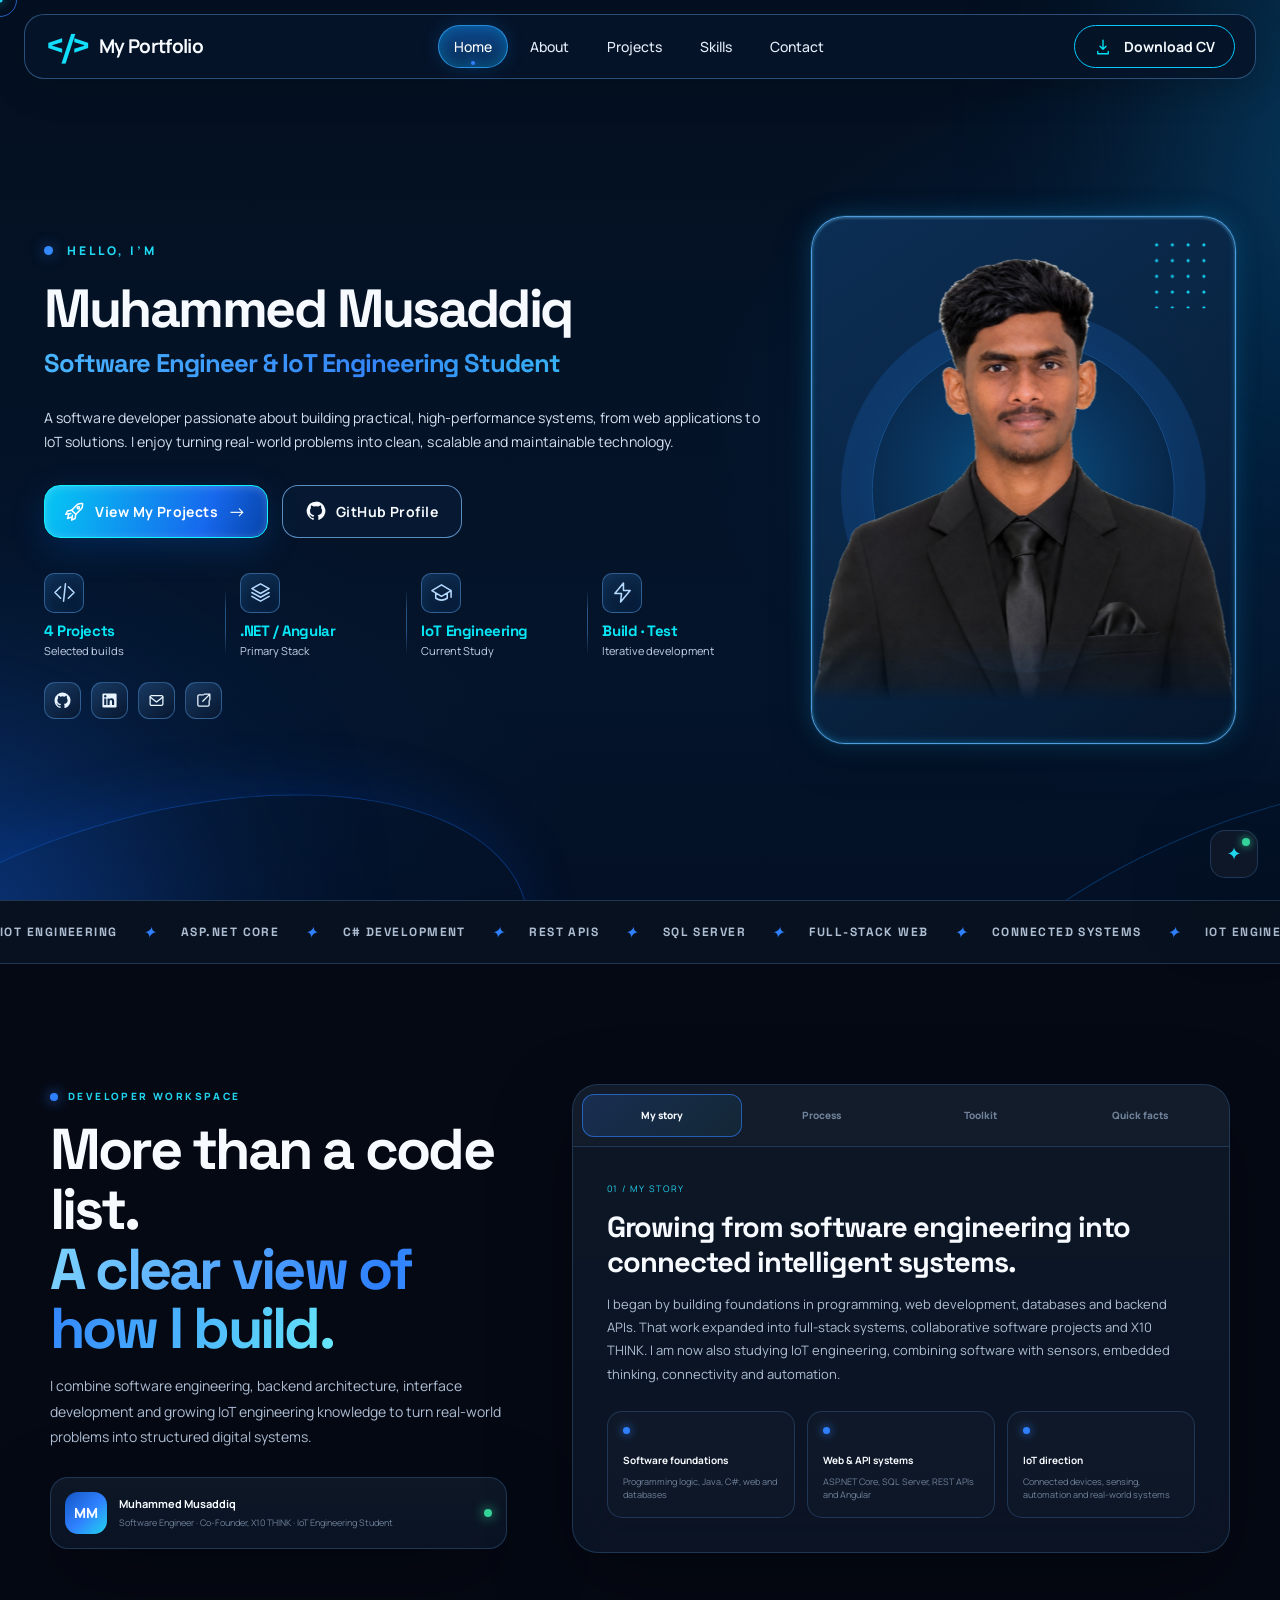
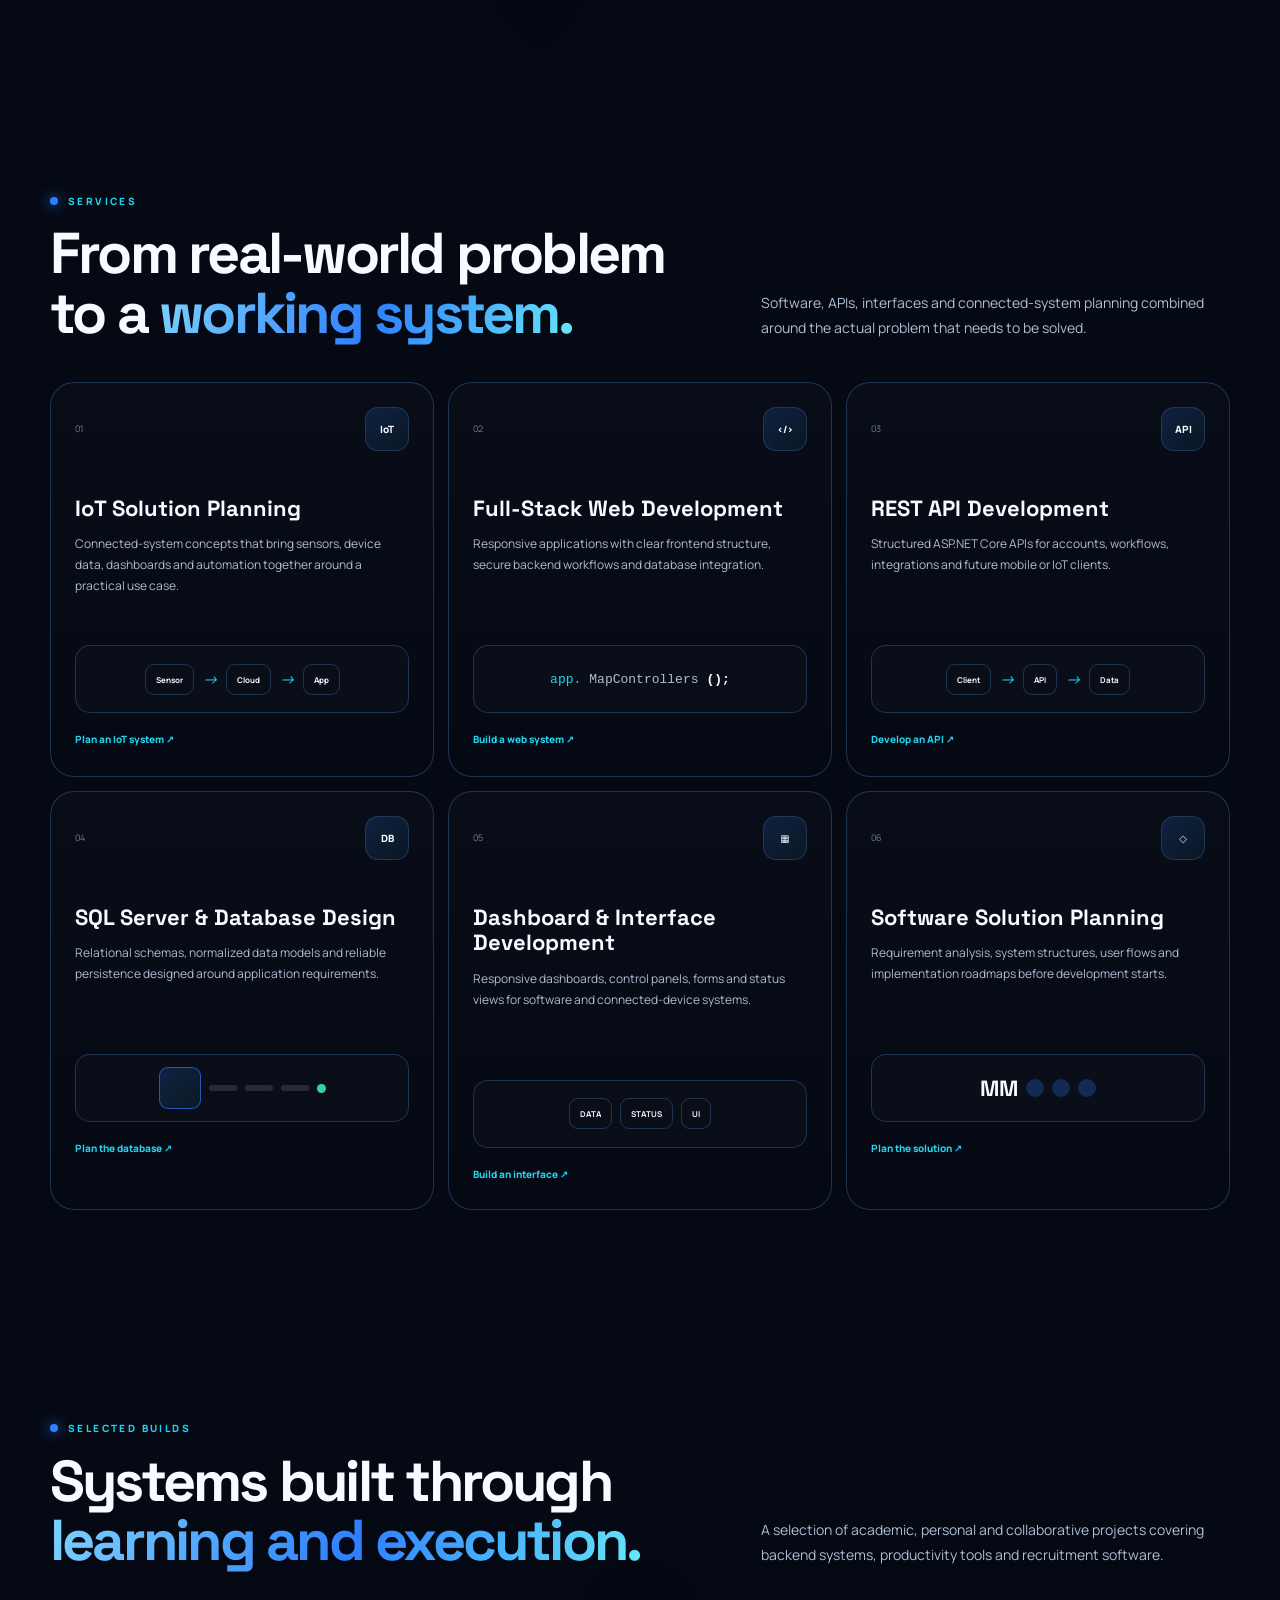
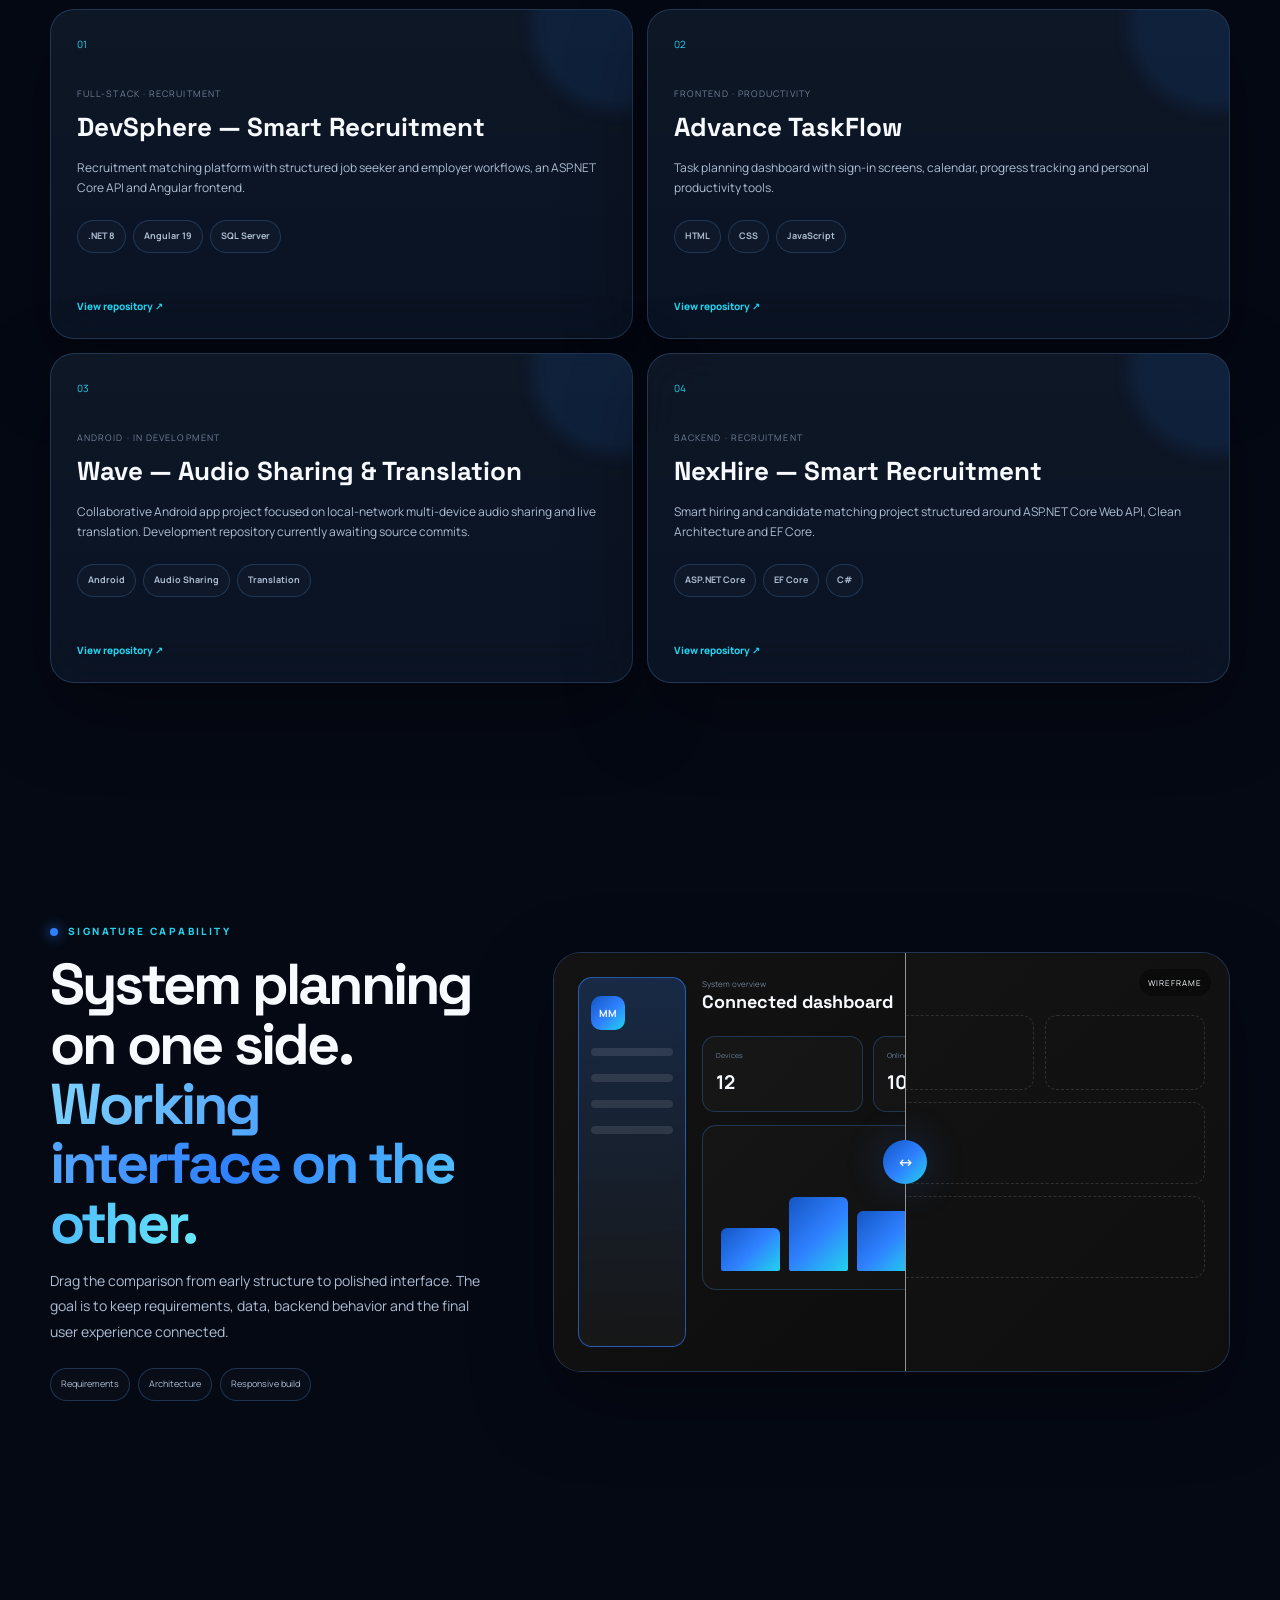
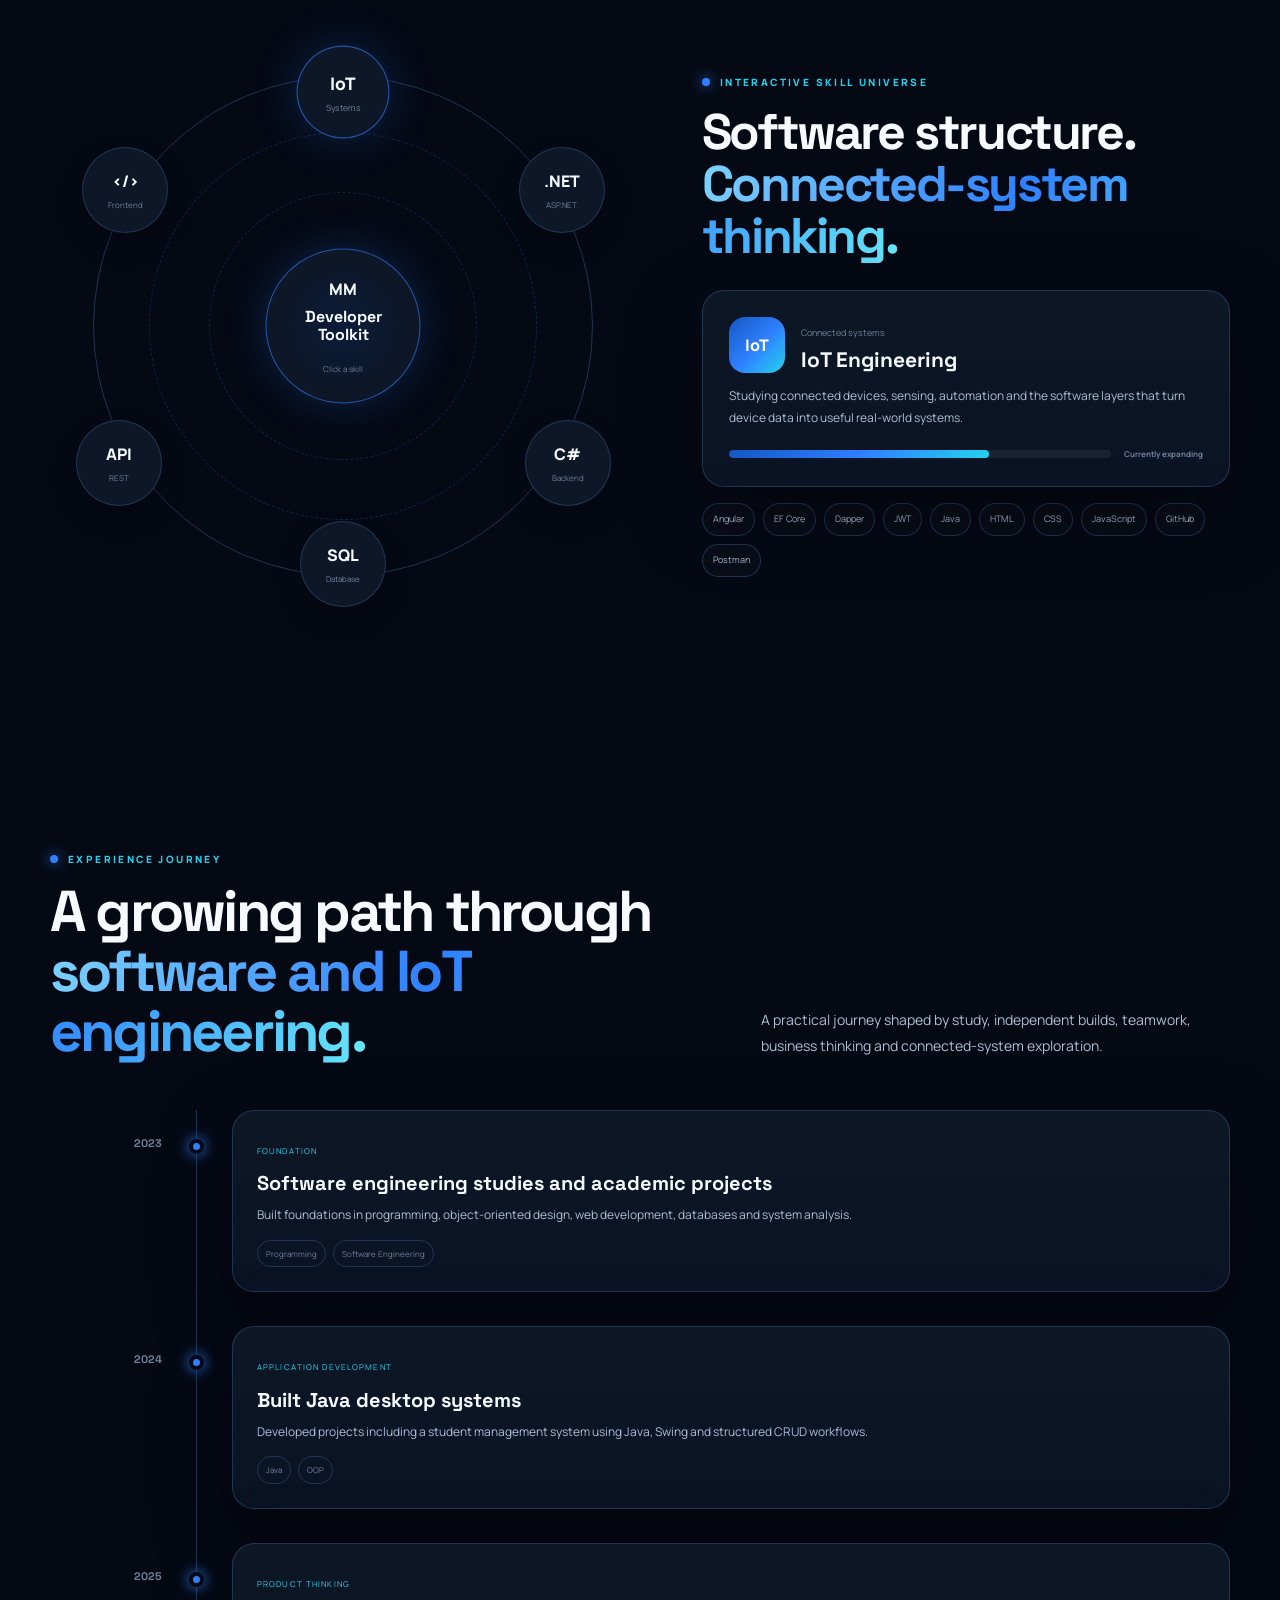
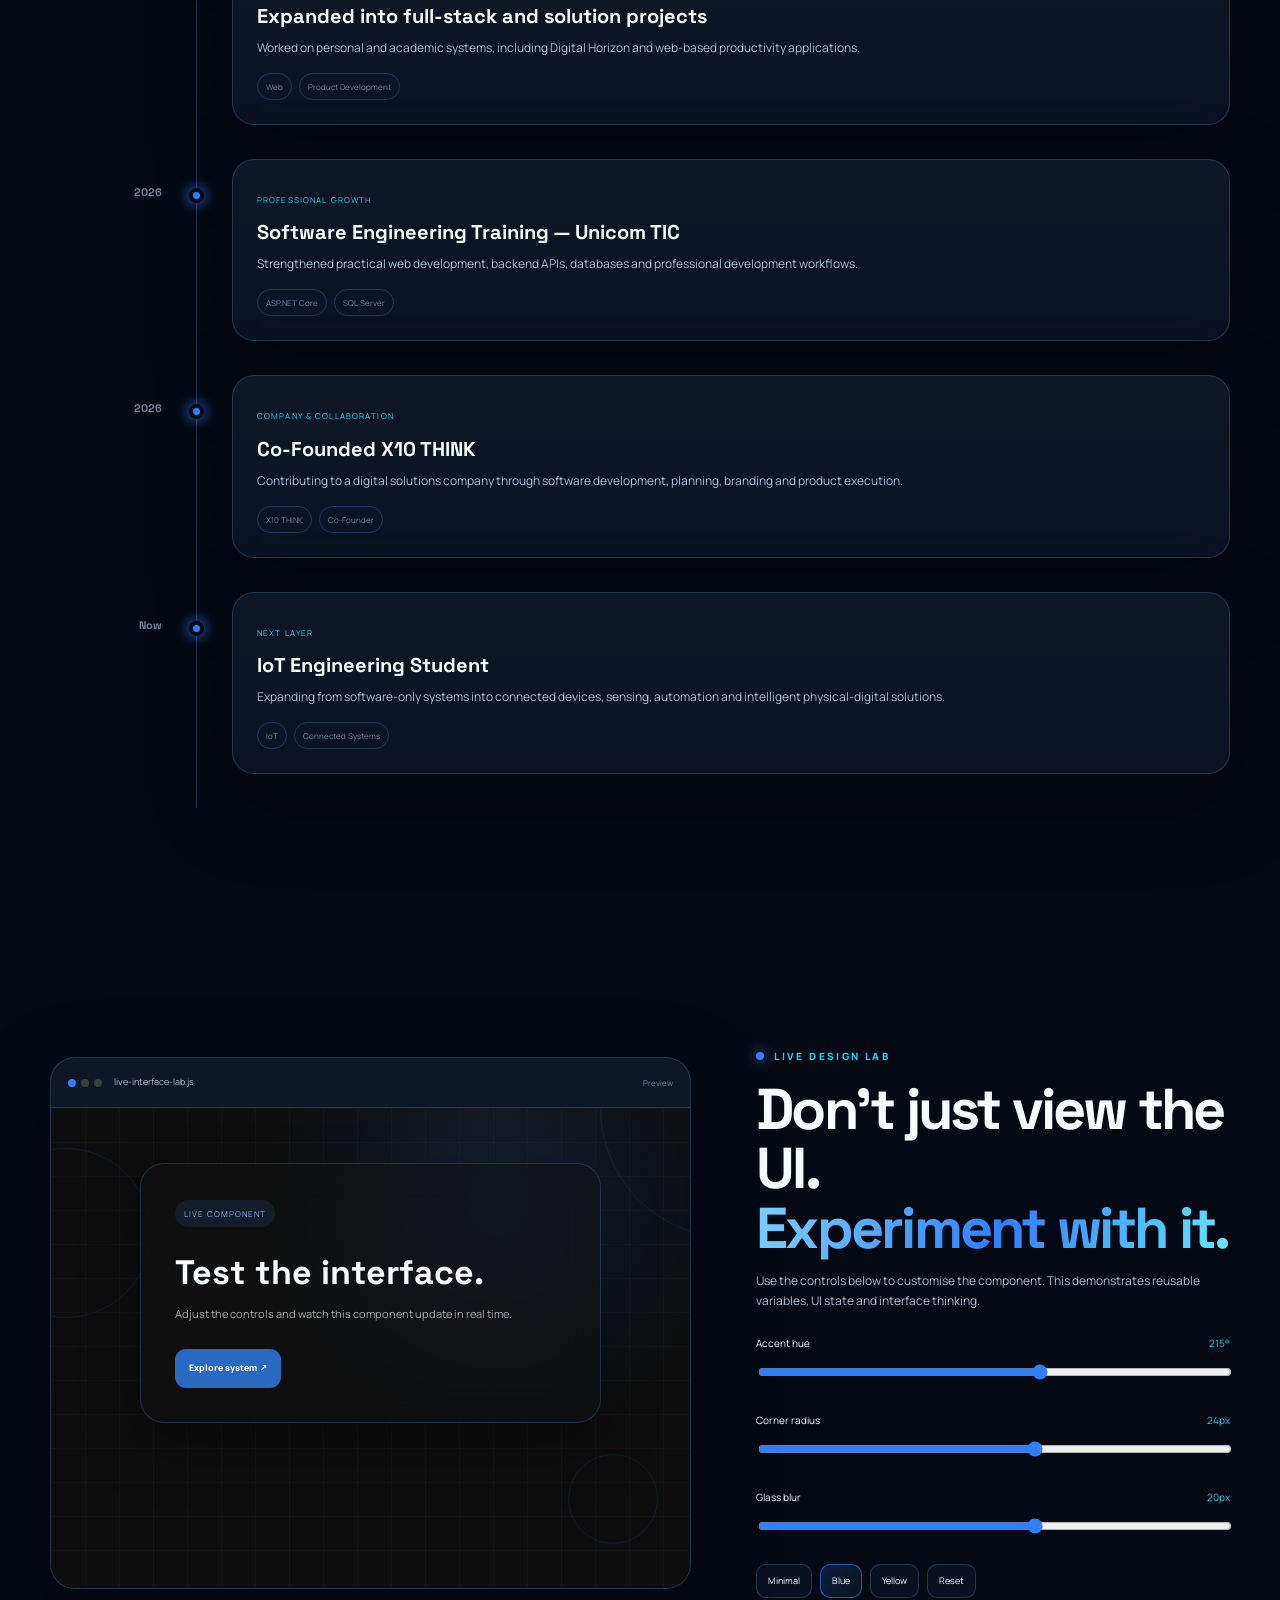
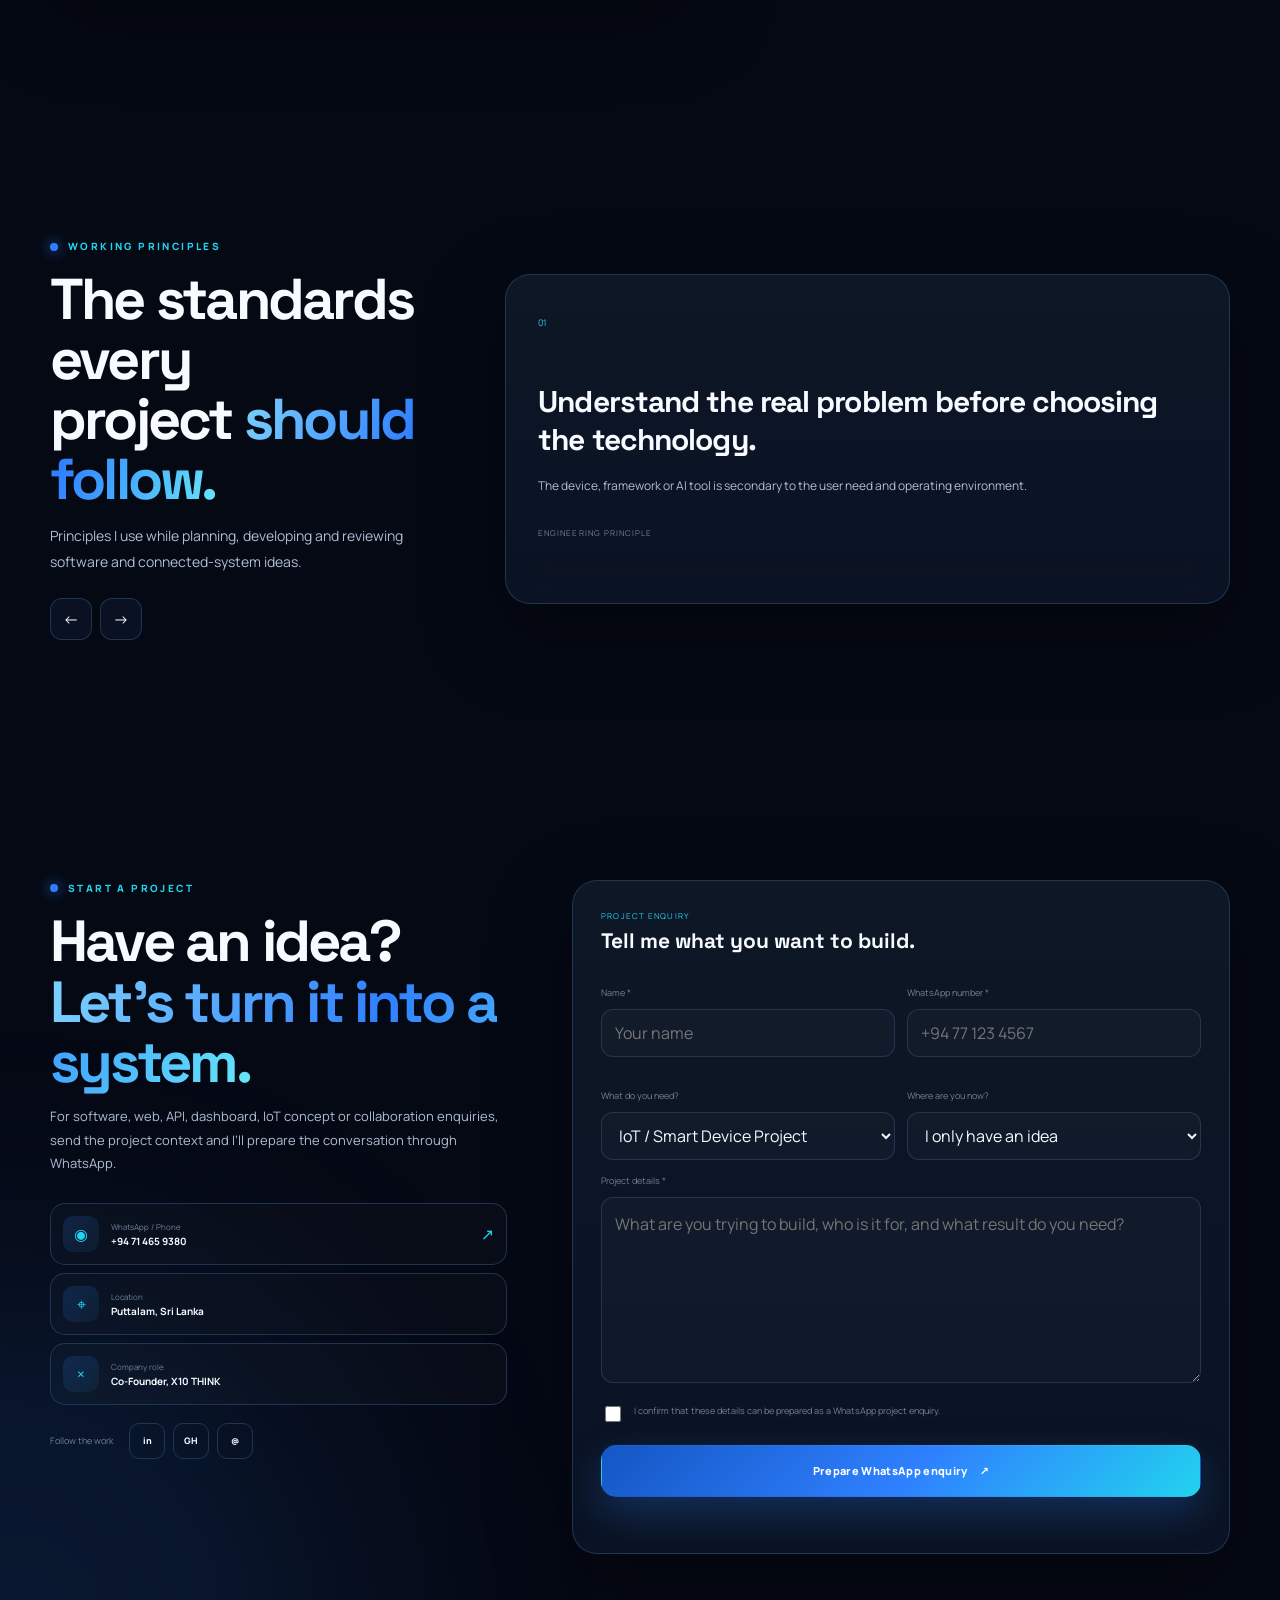
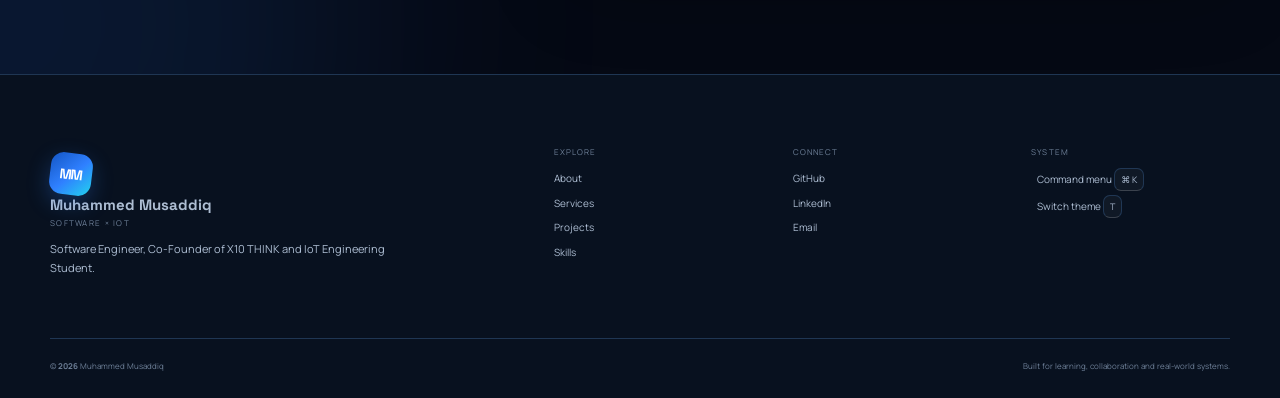
==== commit bc7d819f: "Publish approved responsive portfolio and final portrait fit" ====
--- a/index.html
+++ b/index.html
@@ -15,7 +15,7 @@
   <link rel="preconnect" href="https://fonts.googleapis.com" />
   <link rel="preconnect" href="https://fonts.gstatic.com" crossorigin />
   <link href="https://fonts.googleapis.com/css2?family=Manrope:wght@400;500;600;700;800&family=Space+Grotesk:wght@500;600;700&display=swap" rel="stylesheet" />
-  <link rel="stylesheet" href="style.css" />
+  <link rel="stylesheet" href="style.css?v=portrait-reference-fit-3" />
   <script>document.documentElement.classList.remove('no-js');document.documentElement.classList.add('js');</script>
   <script type="application/ld+json">{"@context":"https://schema.org","@type":"Person","name":"Muhammed Musaddiq","jobTitle":"Software Engineer and IoT Engineering Student","description":"Software Engineer, Co-Founder of X10 THINK and IoT Engineering Student in Sri Lanka.","affiliation":{"@type":"Organization","name":"X10 THINK"},"sameAs":["https://github.com/mhdmusaddiq","https://www.linkedin.com/in/muhammad-musaddiq-111232400"]}</script>
 </head>
@@ -37,63 +37,54 @@
   <div class="cursor-dot"></div><div class="cursor-ring"></div>
 
   <header class="site-header" id="siteHeader">
-    <nav class="navbar shell" aria-label="Primary navigation">
-      <a class="brand magnetic" href="#home" aria-label="Muhammed Musaddiq portfolio home">
-        <span class="brand-mark">MM</span>
-        <span class="brand-copy"><strong>Muhammed Musaddiq</strong><small>Developer OS · IoT Edition</small></span>
-      </a>
-      <button class="menu-toggle" id="menuToggle" aria-label="Open navigation" aria-controls="navLinks" aria-expanded="false"><i></i><i></i></button>
-      <div class="nav-links" id="navLinks">
-        <a class="nav-link active" href="#home">Home</a>
-        <a class="nav-link" href="#about">About</a>
-        <a class="nav-link" href="#skills">Skills</a>
-        <a class="nav-link" href="#journey">Journey</a>
-        <a class="nav-link" href="#contact">Contact</a>
-      </div>
-      <div class="nav-actions">
-        <button class="shortcut-button" id="commandButton" aria-label="Open command palette"><kbd>⌘ K</kbd></button>
-        <div class="theme-switcher">
-          <button class="icon-button" id="themeButton" aria-label="Choose color theme" aria-controls="themeMenu" aria-expanded="false"><span class="theme-orb"></span></button>
-          <div class="theme-menu glass-panel" id="themeMenu" hidden>
-            <p>Interface theme</p>
-            <button data-set-theme="blue"><i class="swatch swatch-blue"></i><span><strong>Electric Blue</strong><small>Midnight + electric blue</small></span><b>✓</b></button>
-            <button data-set-theme="yellow"><i class="swatch swatch-yellow"></i><span><strong>Solar Yellow</strong><small>Obsidian + warm yellow</small></span><b>✓</b></button>
-          </div>
-        </div>
-        <a class="button button-small button-outline magnetic nav-talk" href="#contact">Let’s Talk <span>↗</span></a>
-      </div>
-    </nav>
-  </header>
+  <nav class="navbar shell" aria-label="Primary navigation">
+    <a class="brand magnetic" href="#home" aria-label="Muhammed Musaddiq portfolio home"><span class="brand-mark" aria-hidden="true">&lt;/&gt;</span><span class="brand-copy"><strong>My Portfolio</strong></span></a>
+    <button class="menu-toggle" id="menuToggle" aria-label="Open navigation" aria-controls="navLinks" aria-expanded="false"><i></i><i></i></button>
+    <div class="nav-links" id="navLinks">
+      <a class="nav-link active" href="#home">Home</a>
+      <a class="nav-link" href="#about">About</a>
+      <a class="nav-link" href="#projects">Projects</a>
+      <a class="nav-link" href="#skills">Skills</a>
+      <a class="nav-link" href="#contact">Contact</a>
+    </div>
+    <div class="nav-actions">
+      <div class="hero-hidden-controls" aria-hidden="true"><button class="shortcut-button" id="commandButton" tabindex="-1" aria-label="Open command palette">⌘ K</button><div class="theme-switcher"><button class="icon-button" id="themeButton" tabindex="-1" aria-label="Choose color theme" aria-controls="themeMenu" aria-expanded="false"><span class="theme-orb"></span></button><div class="theme-menu glass-panel" id="themeMenu" hidden><p>Interface theme</p><button data-set-theme="blue"><i class="swatch swatch-blue"></i><span><strong>Electric Blue</strong><small>Midnight + electric blue</small></span><b>✓</b></button><button data-set-theme="yellow"><i class="swatch swatch-yellow"></i><span><strong>Solar Yellow</strong><small>Obsidian + warm yellow</small></span><b>✓</b></button></div></div></div>
+      <a class="nav-cv" data-cv-link href="assets/Muhammed_Musaddiq_CV.pdf" download><svg width="23" height="23" viewBox="0 0 24 24" fill="none" stroke="currentColor" stroke-width="1.8" stroke-linecap="round" stroke-linejoin="round" aria-hidden="true"><path d="M12 3v12m-4-4 4 4 4-4"/><path d="M5 18v3h14v-3"/></svg><span>Download CV</span></a>
+    </div>
+  </nav>
+</header>
 
   <main id="main">
-    <section class="hero section" id="home">
-      <div class="hero-ambient ambient-a"></div><div class="hero-ambient ambient-b"></div><div class="hero-grid-bg"></div>
-      <div class="shell hero-layout">
-        <div class="hero-copy reveal">
-          <div class="status-pill"><span></span>Co-Founder of X10 THINK · IoT Engineering Student</div>
-          <p class="eyebrow">Hello, I’m Muhammed Musaddiq</p>
-          <h1>I engineer <em>systems.</em><br>I connect <em>devices.</em><br>I build <em>experiences.</em></h1>
-          <p class="hero-description">A software engineer and IoT engineering student building full-stack applications, REST APIs, database-driven systems and connected-device solutions for practical real-world problems.</p>
-          <div class="hero-actions"><a class="button button-primary magnetic" href="#about">About me <span>↗</span></a></div>
-          <div class="hero-meta">
-            <div><small>Based in</small><strong>Puttalam, Sri Lanka</strong></div>
-            <div><small>Local time</small><strong id="localTime">--:--</strong></div>
-            <div><small>Focus</small><strong>IoT + .NET + APIs</strong></div>
-          </div>
-          <div class="hero-shortcuts" aria-label="Keyboard shortcuts"><span><kbd>⌘ K</kbd> Command menu</span><span><kbd>T</kbd> Switch theme</span></div>
-        </div>
-
-        <div class="hero-stage reveal delay-1 hero-stage-clean" id="heroStage">
-          <div class="portrait-halo" aria-hidden="true"><i></i><i></i><i></i></div>
-          <div class="portrait-card portrait-card-clean tilt-card">
-            <div class="portrait-float"><img src="assets/musaddiq-profile.webp" width="1200" height="1536" alt="Portrait of Muhammed Musaddiq" fetchpriority="high" decoding="async"></div>
-            <div class="portrait-label glass-panel"><span>Developer profile</span><strong>Software × IoT Engineering</strong></div>
-          </div>
-          <div class="hero-dock glass-panel"><span>IoT</span><span>C#</span><span>.NET</span><span>SQL</span><span>API</span><span>Git</span></div>
-        </div>
-      </div>
-      <a class="scroll-cue" href="#about"><span>Scroll to explore</span><i></i></a>
-    </section>
+    <section class="hero section hero-reference" id="home">
+    <div class="hero-ambient ambient-a"></div><div class="hero-ambient ambient-b"></div><div class="hero-grid-bg"></div>
+    <div class="shell hero-layout">
+      <div class="hero-copy reveal">
+        <p class="eyebrow">Hello, I’m</p>
+        <h1>Muhammed Musaddiq</h1>
+        <p class="hero-role">Software Engineer &amp; IoT Engineering Student</p>
+        <p class="hero-description">A software developer passionate about building practical, high-performance systems, from web applications to IoT solutions. I enjoy turning real-world problems into clean, scalable and maintainable technology.</p>
+        <div class="hero-actions">
+          <a class="button button-primary magnetic" href="#projects"><svg width="27" height="27" viewBox="0 0 24 24" fill="none" stroke="currentColor" stroke-width="1.8" stroke-linecap="round" stroke-linejoin="round" aria-hidden="true"><path d="M4.5 16.5 3 21l4.5-1.5M15 4c3-1.5 6-1 6-1s.5 3-1 6l-7 7-5-5 7-7z"/><path d="m8 11-5 1-2 4 6-1M13 16l-1 5-4 2 1-6"/><circle cx="16" cy="8" r="1.4"/></svg><span>View My Projects</span><span class="action-arrow" aria-hidden="true">→</span></a>
+          <a class="button button-outline magnetic" href="https://github.com/mhdmusaddiq" target="_blank" rel="noopener noreferrer"><svg width="20" height="20" viewBox="0 0 24 24" fill="currentColor" aria-hidden="true"><path d="M12 .75a11.25 11.25 0 0 0-3.556 21.924c.564.105.771-.245.771-.544v-1.922c-3.136.682-3.798-1.511-3.798-1.511-.513-1.305-1.252-1.654-1.252-1.654-1.024-.7.078-.686.078-.686 1.132.08 1.728 1.164 1.728 1.164 1.006 1.725 2.64 1.227 3.285.939.102-.728.393-1.227.715-1.51-2.504-.285-5.137-1.253-5.137-5.568 0-1.23.44-2.235 1.163-3.023-.118-.284-.505-1.431.111-2.981 0 0 .948-.303 3.096 1.155a10.79 10.79 0 0 1 5.634 0c2.148-1.458 3.094-1.155 3.094-1.155.618 1.55.231 2.697.114 2.98.724.79 1.162 1.795 1.162 3.024 0 4.326-2.638 5.279-5.15 5.56.403.349.761 1.04.761 2.096 0 1.514-.014 2.735-.014 3.107 0 .302.205.655.775.543A11.253 11.253 0 0 0 12 .75Z"/></svg><span>GitHub Profile</span></a>
+        </div>
+        <div class="hero-meta" aria-label="Developer highlights">
+          <div><span class="stat-icon"><svg width="30" height="30" viewBox="0 0 24 24" fill="none" stroke="currentColor" stroke-width="1.6" stroke-linecap="round" stroke-linejoin="round" aria-hidden="true"><path d="m8 6-6 6 6 6m8-12 6 6-6 6m-3-15-2 18"/></svg></span><strong>4 Projects</strong><small>Selected builds</small></div>
+          <div><span class="stat-icon"><svg width="30" height="30" viewBox="0 0 24 24" fill="none" stroke="currentColor" stroke-width="1.6" stroke-linecap="round" stroke-linejoin="round" aria-hidden="true"><path d="m12 3 9 5-9 5-9-5 9-5Zm-9 9 9 5 9-5M3 16l9 5 9-5"/></svg></span><strong>.NET / Angular</strong><small>Primary Stack</small></div>
+          <div><span class="stat-icon"><svg width="30" height="30" viewBox="0 0 24 24" fill="none" stroke="currentColor" stroke-width="1.6" stroke-linecap="round" stroke-linejoin="round" aria-hidden="true"><path d="m2 10 10-6 10 6-10 6-10-6Zm4 3v5c3.5 2.3 8.5 2.3 12 0v-5M22 10v7"/></svg></span><strong>IoT Engineering</strong><small>Current Study</small></div>
+          <div><span class="stat-icon"><svg width="30" height="30" viewBox="0 0 24 24" fill="none" stroke="currentColor" stroke-width="1.6" stroke-linecap="round" stroke-linejoin="round" aria-hidden="true"><path d="m13 2-9 11h7l-1 9 10-12h-7V2Z"/></svg></span><strong>Build · Test</strong><small>Iterative development</small></div>
+        </div>
+        <div class="hero-socials" aria-label="Professional profiles and contact">
+          <a href="https://github.com/mhdmusaddiq" aria-label="GitHub profile" target="_blank" rel="noopener noreferrer"><svg class="social-fill" viewBox="0 0 24 24" aria-hidden="true"><path d="M12 .75a11.25 11.25 0 0 0-3.556 21.924c.564.105.771-.245.771-.544 0-.268-.01-.979-.015-1.922-3.136.682-3.798-1.511-3.798-1.511-.513-1.305-1.252-1.654-1.252-1.654-1.024-.7.078-.686.078-.686 1.132.08 1.728 1.164 1.728 1.164 1.006 1.725 2.64 1.227 3.285.939.102-.728.393-1.227.715-1.51-2.504-.285-5.137-1.253-5.137-5.568 0-1.23.44-2.235 1.163-3.023-.118-.284-.505-1.431.111-2.981 0 0 .948-.303 3.096 1.155a10.79 10.79 0 0 1 5.634 0c2.148-1.458 3.094-1.155 3.094-1.155.618 1.55.231 2.697.114 2.98.724.79 1.162 1.795 1.162 3.024 0 4.326-2.638 5.279-5.15 5.56.403.349.761 1.04.761 2.096 0 1.514-.014 2.735-.014 3.107 0 .302.205.655.775.543A11.253 11.253 0 0 0 12 .75Z"/></svg></a>
+          <a href="https://www.linkedin.com/in/muhammad-musaddiq-111232400" aria-label="LinkedIn profile" target="_blank" rel="noopener noreferrer"><svg class="social-fill" viewBox="0 0 24 24" aria-hidden="true"><path d="M20.5 2H3.5A1.5 1.5 0 0 0 2 3.5v17A1.5 1.5 0 0 0 3.5 22h17a1.5 1.5 0 0 0 1.5-1.5v-17A1.5 1.5 0 0 0 20.5 2ZM7.5 18.5h-3V9h3Zm-1.5-10.8a1.75 1.75 0 1 1 0-3.5 1.75 1.75 0 0 1 0 3.5Zm12.5 10.8h-3v-4.6c0-1.1 0-2.5-1.52-2.5-1.54 0-1.78 1.2-1.78 2.43v4.67h-3V9h2.88v1.3h.04c.4-.76 1.38-1.56 2.85-1.56 3.05 0 3.61 2.01 3.61 4.62Z"/></svg></a>
+          <a href="mailto:mhd.musaddiq2007@gmail.com" aria-label="Send email"><svg viewBox="0 0 24 24" aria-hidden="true"><rect x="3" y="5" width="18" height="14" rx="2"/><path d="m3 7 9 7 9-7"/></svg></a>
+          <a href="https://wa.me/94714659380" aria-label="Contact on WhatsApp" target="_blank" rel="noopener noreferrer"><svg viewBox="0 0 24 24" aria-hidden="true"><path d="M12 4H6a2 2 0 0 0-2 2v12a2 2 0 0 0 2 2h12a2 2 0 0 0 2-2v-6"/><path d="M13 3h8v8M21 3l-10 10"/></svg></a>
+        </div>
+      </div>
+      <div class="hero-stage reveal delay-1" id="heroStage">
+        <div class="hero-portrait-frame"><div class="hero-portrait-dots" aria-hidden="true"></div><img class="hero-portrait-photo" src="assets/musaddiq-portrait-reference-fit.png" alt="Portrait of Muhammed Musaddiq wearing a black suit" width="1077" height="1127" fetchpriority="high" decoding="async"></div>
+      </div>
+    </div>
+  </section>
 
     <section class="ticker" aria-label="Capabilities"><div class="ticker-track">
       <span>IoT Engineering</span><i>✦</i><span>ASP.NET Core</span><i>✦</i><span>C# Development</span><i>✦</i><span>REST APIs</span><i>✦</i><span>SQL Server</span><i>✦</i><span>Full-Stack Web</span><i>✦</i><span>Connected Systems</span><i>✦</i>
@@ -156,9 +147,10 @@
       <div class="shell">
         <div class="section-top reveal"><div><p class="section-label"><span></span>Selected builds</p><h2>Systems built through<br><em>learning and execution.</em></h2></div><p class="section-intro-text">A selection of academic, personal and collaborative projects covering backend systems, productivity tools and recruitment software.</p></div>
         <div class="project-grid">
-          <article class="project-card glass-panel reveal"><div class="project-number">01</div><p>Full-Stack · Recruitment</p><h3>DevSphere / AptLens</h3><span>Smart Recruitment Matching Platform using .NET 8, Angular 19, SQL Server, EF Core, Identity and JWT.</span><div class="project-tags"><b>.NET 8</b><b>Angular</b><b>SQL Server</b></div><a href="https://github.com/mhdmusaddiq/DevSphere-Smart-Recruitment-Matching-Platform" target="_blank" rel="noopener">View repository ↗</a></article>
-          <article class="project-card glass-panel reveal delay-1"><div class="project-number">02</div><p>Full-Stack · Role Based</p><h3>Task Management System</h3><span>Secure Admin, Manager and Staff task workflows with JWT, BCrypt, Dapper and SQL Server.</span><div class="project-tags"><b>C#</b><b>Dapper</b><b>JWT</b></div><a href="https://github.com/mhdmusaddiq/C---Task_Management" target="_blank" rel="noopener">View repository ↗</a></article>
-          <article class="project-card glass-panel reveal delay-2"><div class="project-number">03</div><p>Frontend · Productivity</p><h3>TaskFlow Dashboard</h3><span>Interactive personal productivity dashboard with date-based tasks, categories, progress and LocalStorage.</span><div class="project-tags"><b>HTML</b><b>CSS</b><b>JavaScript</b></div><a href="https://github.com/mhdmusaddiq/Advance_task_flow" target="_blank" rel="noopener">View repository ↗</a></article>
+          <article class="project-card glass-panel reveal"><div class="project-number">01</div><p>Full-Stack · Recruitment</p><h3>DevSphere — Smart Recruitment</h3><span>Recruitment matching platform with structured job seeker and employer workflows, an ASP.NET Core API and Angular frontend.</span><div class="project-tags"><b>.NET 8</b><b>Angular 19</b><b>SQL Server</b></div><a href="https://github.com/mhdmusaddiq/DevSphere-Smart-Recruitment-Matching-Platform" target="_blank" rel="noopener noreferrer">View repository ↗</a></article>
+          <article class="project-card glass-panel reveal delay-1"><div class="project-number">02</div><p>Frontend · Productivity</p><h3>Advance TaskFlow</h3><span>Task planning dashboard with sign-in screens, calendar, progress tracking and personal productivity tools.</span><div class="project-tags"><b>HTML</b><b>CSS</b><b>JavaScript</b></div><a href="https://github.com/mhdmusaddiq/Advance_task_flow" target="_blank" rel="noopener noreferrer">View repository ↗</a></article>
+          <article class="project-card glass-panel reveal delay-2"><div class="project-number">03</div><p>Android · In Development</p><h3>Wave — Audio Sharing & Translation</h3><span>Collaborative Android app project focused on local-network multi-device audio sharing and live translation. Development repository currently awaiting source commits.</span><div class="project-tags"><b>Android</b><b>Audio Sharing</b><b>Translation</b></div><a href="https://github.com/X10THINK/Wave-Real-Time-Translation-Multi-Device-Audio-Sharing" target="_blank" rel="noopener noreferrer">View repository ↗</a></article>
+          <article class="project-card glass-panel reveal delay-1"><div class="project-number">04</div><p>Backend · Recruitment</p><h3>NexHire — Smart Recruitment</h3><span>Smart hiring and candidate matching project structured around ASP.NET Core Web API, Clean Architecture and EF Core.</span><div class="project-tags"><b>ASP.NET Core</b><b>EF Core</b><b>C#</b></div><a href="https://github.com/Kogulanathan69/SmartRecruitmentMatching-2026-" target="_blank" rel="noopener noreferrer">View repository ↗</a></article>
         </div>
       </div>
     </section>
--- a/style.css
+++ b/style.css
@@ -13,7 +13,7 @@
 .ticker{overflow:hidden;border-block:1px solid var(--border);background:var(--bg2)}.ticker-track{width:max-content;display:flex;align-items:center;gap:25px;padding:18px 0;animation:ticker 34s linear infinite}.ticker-track span{font:700 12px "Space Grotesk",sans-serif;color:var(--muted);text-transform:uppercase;letter-spacing:.12em}.ticker-track i{color:var(--primary)}@keyframes ticker{to{transform:translateX(-50%)}}
 .section h2{margin:0;font:700 clamp(38px,4.5vw,62px)/1.04 "Space Grotesk",sans-serif;letter-spacing:-.048em}.section-heading>p:not(.section-label),.section-intro-text{color:var(--muted);font-size:14px;line-height:1.8}.workspace-section{overflow:hidden}.workspace-layout{display:grid;grid-template-columns:.82fr 1.18fr;gap:65px;align-items:center}.profile-mini{margin-top:28px;padding:14px;border-radius:18px;display:flex;align-items:center;gap:12px}.profile-avatar{width:42px;height:42px;display:grid;place-items:center;border-radius:13px;background:var(--gradient);font-size:14px;font-weight:800}.profile-mini>div:nth-child(2){flex:1}.profile-mini strong,.profile-mini span{display:block}.profile-mini strong{font-size:11px}.profile-mini span{margin-top:3px;color:var(--faint);font-size:9px}.profile-mini>i{width:8px;height:8px;border-radius:50%;background:var(--success);box-shadow:0 0 12px var(--success)}.workspace-window{overflow:hidden;border-radius:26px}.workspace-tabs{display:flex;padding:9px;border-bottom:1px solid var(--border);background:rgba(255,255,255,.018)}.workspace-tabs button{flex:1;padding:13px 8px;border-radius:12px;background:transparent;color:var(--faint);font-size:10px;font-weight:800;cursor:pointer}.workspace-tabs button.active{background:var(--gradient-soft);color:var(--text);box-shadow:inset 0 0 0 1px var(--border-strong)}.workspace-content{display:none;padding:34px}.workspace-content.active{display:block;animation:panel .3s ease}@keyframes panel{from{opacity:0;transform:translateY(7px)}}.workspace-kicker{margin:0 0 13px;color:var(--secondary)!important;font-size:9px!important;text-transform:uppercase;letter-spacing:.15em}.workspace-content h3{margin:0;font:700 29px/1.2 "Space Grotesk",sans-serif;letter-spacing:-.035em}.workspace-content>p{color:var(--muted);font-size:13px;line-height:1.8}.story-timeline{display:grid;grid-template-columns:repeat(3,1fr);gap:12px;margin-top:25px}.story-timeline span{position:relative;padding:15px;border:1px solid var(--border);border-radius:15px;background:rgba(255,255,255,.018)}.story-timeline i{display:block;width:7px;height:7px;margin-bottom:18px;border-radius:50%;background:var(--primary);box-shadow:0 0 10px var(--primary)}.story-timeline b,.story-timeline small{display:block}.story-timeline b{font-size:10px}.story-timeline small{margin-top:6px;color:var(--faint);font-size:9px;line-height:1.5}.process-grid,.fact-grid{display:grid;grid-template-columns:repeat(2,1fr);gap:12px;margin-top:24px}.process-grid article,.fact-grid article{padding:18px;border:1px solid var(--border);border-radius:16px;background:rgba(255,255,255,.018)}.process-grid span{color:var(--secondary);font-size:9px}.process-grid strong{display:block;margin-top:8px;font-size:12px}.process-grid p{margin:5px 0 0;color:var(--faint);font-size:10px}.fact-grid small,.fact-grid strong{display:block}.fact-grid small{color:var(--faint);font-size:9px}.fact-grid strong{margin-top:8px;font:700 18px "Space Grotesk",sans-serif}.tool-cloud{display:flex;flex-wrap:wrap;gap:9px;margin-top:24px}.tool-cloud span,.skill-stack span,.stage-pills span,.project-tags b{padding:8px 10px;border:1px solid var(--border);border-radius:999px;background:rgba(255,255,255,.02);color:var(--muted);font-size:9px}
 .section-top{display:grid;grid-template-columns:1fr .7fr;gap:40px;align-items:end;margin-bottom:38px}.section-intro-text{max-width:500px;margin:0 0 4px auto}.services-grid{display:grid;grid-template-columns:repeat(3,1fr);gap:14px}.service-card{min-height:395px;padding:24px;border:1px solid var(--border);border-radius:24px;background:linear-gradient(180deg,rgba(255,255,255,.018),rgba(255,255,255,.005));transition:.3s}.service-card:hover{transform:translateY(-7px);border-color:var(--border-strong);box-shadow:var(--glow)}.service-head{display:flex;justify-content:space-between;align-items:center}.service-head span{color:var(--faint);font-size:9px}.service-head i{min-width:44px;height:44px;display:grid;place-items:center;border:1px solid var(--border);border-radius:13px;background:var(--gradient-soft);font-style:normal;font-size:10px;font-weight:800}.service-card h3{margin:45px 0 12px;font:700 22px/1.15 "Space Grotesk",sans-serif}.service-card>p{min-height:92px;color:var(--muted);font-size:12px;line-height:1.75}.service-card>a{display:inline-flex;margin-top:18px;color:var(--secondary);font-size:10px;font-weight:800}.service-demo{height:68px;margin-top:20px;border:1px solid var(--border);border-radius:15px;background:rgba(255,255,255,.018);display:flex;align-items:center;justify-content:center;gap:8px;overflow:hidden}.demo-flow b,.demo-campaign b{padding:8px 10px;border:1px solid var(--border);border-radius:9px;font-size:8px}.demo-flow i{color:var(--secondary)}.demo-code{font-family:monospace;color:var(--muted)}.demo-code span{color:var(--secondary)}.demo-code b{color:var(--text)}.demo-ui span{width:42px;height:42px;border-radius:9px;background:var(--gradient-soft);border:1px solid var(--border-strong)}.demo-ui i{width:28px;height:6px;border-radius:5px;background:rgba(255,255,255,.12)}.demo-ui b{width:9px;height:9px;border-radius:50%;background:var(--success)}.demo-brand b{font:800 22px "Space Grotesk"}.demo-brand span{width:18px;height:18px;border-radius:50%;background:rgba(var(--accent-rgb),.25)}
-.projects-section{padding-top:90px}.project-grid{display:grid;grid-template-columns:repeat(3,1fr);gap:14px}.project-card{position:relative;min-height:330px;padding:26px;border-radius:24px;overflow:hidden}.project-card::after{content:"";position:absolute;width:170px;height:170px;right:-70px;top:-70px;border-radius:50%;background:rgba(var(--accent-rgb),.1);filter:blur(8px)}.project-number{position:relative;z-index:1;color:var(--secondary);font-size:10px}.project-card>p{position:relative;z-index:1;margin:34px 0 8px;color:var(--faint);font-size:9px;text-transform:uppercase;letter-spacing:.12em}.project-card h3{position:relative;z-index:1;margin:0;font:700 26px "Space Grotesk"}.project-card>span{position:relative;z-index:1;display:block;margin-top:14px;color:var(--muted);font-size:12px;line-height:1.7}.project-tags{position:relative;z-index:1;display:flex;gap:7px;flex-wrap:wrap;margin-top:22px}.project-card>a{position:absolute;z-index:2;left:26px;bottom:24px;color:var(--secondary);font-size:10px;font-weight:800}
+.projects-section{padding-top:90px}.project-grid{display:grid;grid-template-columns:repeat(2,minmax(0,1fr));gap:14px}.project-card{position:relative;min-height:330px;padding:26px;border-radius:24px;overflow:hidden}.project-card::after{content:"";position:absolute;width:170px;height:170px;right:-70px;top:-70px;border-radius:50%;background:rgba(var(--accent-rgb),.1);filter:blur(8px)}.project-number{position:relative;z-index:1;color:var(--secondary);font-size:10px}.project-card>p{position:relative;z-index:1;margin:34px 0 8px;color:var(--faint);font-size:9px;text-transform:uppercase;letter-spacing:.12em}.project-card h3{position:relative;z-index:1;margin:0;font:700 26px "Space Grotesk"}.project-card>span{position:relative;z-index:1;display:block;margin-top:14px;color:var(--muted);font-size:12px;line-height:1.7}.project-tags{position:relative;z-index:1;display:flex;gap:7px;flex-wrap:wrap;margin-top:22px}.project-card>a{position:absolute;z-index:2;left:26px;bottom:24px;color:var(--secondary);font-size:10px;font-weight:800}
 .design-code-section{overflow:hidden}.design-code-layout{display:grid;grid-template-columns:.78fr 1.22fr;gap:70px;align-items:center}.stage-pills{display:flex;flex-wrap:wrap;gap:8px;margin-top:24px}.compare-wrap{position:relative;height:420px;overflow:hidden;border:1px solid var(--border);border-radius:28px;background:#101010;box-shadow:var(--shadow)}.compare-frame{position:absolute;inset:0;padding:28px}.compare-frame>span{position:absolute;right:18px;top:16px;padding:7px 9px;border-radius:999px;background:rgba(0,0,0,.4);font-size:8px;text-transform:uppercase;letter-spacing:.12em}.compare-before{background:linear-gradient(135deg,#151515,#0f0f0f)}.wire-sidebar,.final-sidebar{position:absolute;left:24px;top:24px;bottom:24px;width:16%;border-radius:14px;background:#202020}.wire-main{position:absolute;left:22%;right:24px;top:24px;bottom:24px}.wire-main>i{display:block;width:38%;height:13px;border-radius:5px;background:#272727}.wire-main section{display:grid;grid-template-columns:repeat(3,1fr);gap:11px;margin-top:25px}.wire-main section b{height:75px;border:1px dashed #303030;border-radius:12px}.wire-main article{height:82px;margin-top:12px;border:1px dashed #303030;border-radius:12px}.compare-after{overflow:hidden;background:linear-gradient(135deg,#131313,#0b0b0b);clip-path:inset(0 48% 0 0)}.final-sidebar{padding:18px 12px;background:linear-gradient(180deg,rgba(var(--accent-rgb),.22),#171717);border:1px solid var(--border-strong)}.final-sidebar strong{display:grid;place-items:center;width:34px;height:34px;border-radius:10px;background:var(--gradient);font-size:10px}.final-sidebar i{display:block;height:8px;margin-top:18px;border-radius:5px;background:rgba(255,255,255,.1)}.final-main{position:absolute;left:22%;right:24px;top:24px;bottom:24px}.final-main header{display:flex;justify-content:space-between}.final-main header small,.final-main header strong{display:block}.final-main header small{color:var(--faint);font-size:8px}.final-main header strong{font:700 18px "Space Grotesk"}.final-main header>b{width:30px;height:30px;border-radius:10px;background:var(--gradient)}.final-main section{display:grid;grid-template-columns:repeat(3,1fr);gap:10px;margin-top:23px}.final-main section article{padding:13px;border:1px solid var(--border);border-radius:13px;background:rgba(255,255,255,.025)}.final-main section small,.final-main section strong{display:block}.final-main section small{color:var(--faint);font-size:7px}.final-main section strong{margin-top:5px;font-size:19px}.final-chart{height:165px;margin-top:13px;padding:18px;display:flex;align-items:end;gap:9px;border:1px solid var(--border);border-radius:14px;background:rgba(255,255,255,.018)}.final-chart i{flex:1;border-radius:6px 6px 2px 2px;background:var(--gradient)}.final-chart i:nth-child(1){height:34%}.final-chart i:nth-child(2){height:58%}.final-chart i:nth-child(3){height:47%}.final-chart i:nth-child(4){height:74%}.final-chart i:nth-child(5){height:61%}.final-chart i:nth-child(6){height:86%}.final-chart i:nth-child(7){height:72%}.compare-wrap input{position:absolute;inset:0;width:100%;height:100%;opacity:0;z-index:6;cursor:ew-resize}.compare-handle{position:absolute;z-index:5;top:0;bottom:0;left:52%;width:1px;background:rgba(255,255,255,.55);pointer-events:none}.compare-handle i{position:absolute;left:50%;top:50%;width:44px;height:44px;display:grid;place-items:center;border-radius:50%;background:var(--gradient);transform:translate(-50%,-50%);font-style:normal;font-size:16px;box-shadow:var(--glow)}
 .skills-layout{display:grid;grid-template-columns:1fr .9fr;gap:65px;align-items:center}.skills-universe{position:relative;min-height:570px}.universe-rings{position:absolute;left:50%;top:50%;width:500px;height:500px;transform:translate(-50%,-50%);border:1px solid var(--border);border-radius:50%}.universe-rings i{position:absolute;inset:55px;border:1px dashed rgba(var(--accent-rgb),.24);border-radius:50%;animation:spin 22s linear infinite}.universe-rings i:nth-child(2){inset:115px;animation-direction:reverse}.universe-rings i:nth-child(3){inset:175px}.universe-core{position:absolute;left:50%;top:50%;width:155px;height:155px;display:grid;place-items:center;text-align:center;transform:translate(-50%,-50%);border:1px solid var(--border-strong);border-radius:50%;background:radial-gradient(circle,rgba(var(--accent-rgb),.16),var(--surface-solid) 62%);box-shadow:var(--glow)}.universe-core span{position:absolute;top:26px;font-weight:800}.universe-core strong{font:700 16px/1.15 "Space Grotesk"}.universe-core small{position:absolute;bottom:27px;color:var(--faint);font-size:8px}.skill-node{position:absolute;width:86px;height:86px;border:1px solid var(--border);border-radius:50%;background:var(--surface-solid);cursor:pointer;box-shadow:0 12px 28px rgba(0,0,0,.23);transition:.25s}.skill-node:hover,.skill-node.active{border-color:var(--border-strong);box-shadow:var(--glow);transform:scale(1.08)}.skill-node span,.skill-node small{display:block}.skill-node span{font-weight:800}.skill-node small{margin-top:3px;color:var(--faint);font-size:8px}.node-1{left:calc(50% - 43px);top:8px}.node-2{right:32px;top:106px}.node-3{right:26px;bottom:105px}.node-4{left:calc(50% - 43px);bottom:4px}.node-5{left:26px;bottom:105px}.node-6{left:32px;top:106px}.skill-details h2{font-size:50px}.skill-detail-card{margin-top:28px;padding:26px;border-radius:22px}.skill-detail-head{display:flex;align-items:center;gap:16px}.skill-detail-head>span{width:56px;height:56px;display:grid;place-items:center;border-radius:16px;background:var(--gradient);font-weight:800}.skill-detail-head small{color:var(--faint);font-size:9px}.skill-detail-head h3{margin:3px 0 0;font:700 21px "Space Grotesk"}.skill-detail-card>p{color:var(--muted);font-size:12px;line-height:1.8}.skill-meter{display:flex;align-items:center;gap:13px;margin-top:19px}.skill-meter>i{flex:1;height:8px;border-radius:99px;background:rgba(255,255,255,.06);overflow:hidden}.skill-meter>i span{display:block;height:100%;border-radius:inherit;background:var(--gradient);transition:width .45s}.skill-meter strong{font-size:8px;color:var(--faint);white-space:nowrap}.skill-stack{display:flex;flex-wrap:wrap;gap:8px;margin-top:16px}
 .journey-line{position:relative;margin-top:48px}.journey-line::before,.journey-progress{content:"";position:absolute;left:146px;top:0;bottom:0;width:1px;background:var(--border)}.journey-progress{bottom:auto;height:0;background:var(--gradient);box-shadow:0 0 12px var(--primary);z-index:1}.journey-item{position:relative;display:grid;grid-template-columns:112px 1fr;gap:70px;padding-bottom:34px}.journey-year{padding-top:26px;text-align:right;color:var(--faint);font:700 11px "Space Grotesk"}.journey-dot{position:absolute;left:139px;top:29px;z-index:2;width:15px;height:15px;border:4px solid var(--bg);border-radius:50%;background:var(--primary);box-shadow:0 0 14px var(--primary)}.journey-card{padding:24px;border-radius:22px;transition:.25s}.journey-card:hover{transform:translateX(8px);border-color:var(--border-strong)}.journey-card small{color:var(--secondary);font-size:8px;text-transform:uppercase;letter-spacing:.14em}.journey-card h3{margin:9px 0 9px;font:700 20px "Space Grotesk"}.journey-card>p{margin:0;color:var(--muted);font-size:12px}.journey-card>div{display:flex;gap:7px;flex-wrap:wrap;margin-top:15px}.journey-card>div span{padding:6px 8px;border:1px solid var(--border);border-radius:999px;color:var(--faint);font-size:8px}
@@ -29,3 +29,291 @@
 @media(max-width:720px){:root{--shell:calc(100% - 24px);--section-space:82px;--radius:20px}.brand-copy small{display:none}.nav-talk{display:none}.theme-menu{right:-54px}.hero{padding-top:120px}.hero h1{font-size:clamp(43px,13vw,67px)}.hero-description{font-size:14px}.hero-meta{grid-template-columns:1fr;gap:12px}.hero-stage{min-height:510px}.portrait-card-clean{width:340px;height:470px}.portrait-halo{width:380px;height:380px}.hero-dock{right:50%;transform:translateX(50%);bottom:-5px}.scroll-cue{display:none}.section-top{text-align:center}.section-top .section-label{justify-content:center}.section-intro-text{margin-inline:auto}.services-grid,.project-grid{grid-template-columns:1fr}.workspace-tabs{overflow-x:auto}.workspace-tabs button{min-width:95px}.story-timeline,.process-grid,.fact-grid{grid-template-columns:1fr}.design-code-layout .section-heading{text-align:center}.design-code-layout .section-label{justify-content:center}.stage-pills{justify-content:center}.compare-wrap{height:390px}.skills-universe{min-height:470px;transform:scale(.86);margin:-35px}.journey-line::before,.journey-progress{left:19px}.journey-item{grid-template-columns:1fr;gap:13px;padding-left:50px}.journey-year{text-align:left;padding-top:0}.journey-dot{left:12px;top:6px}.journey-card:hover{transform:none}.skill-details h2,.contact-copy h2{font-size:42px}.form-grid.two{grid-template-columns:1fr}.footer-grid{grid-template-columns:1fr 1fr}.footer-grid>div:first-child{grid-column:span 2}.footer-bottom{flex-direction:column;align-items:center;text-align:center}.assistant-panel{right:12px;bottom:82px}.assistant-launcher,.back-to-top{right:12px}}
 @media(max-width:480px){.navbar{padding-left:10px}.brand-mark{width:38px;height:38px}.brand-copy strong{font-size:13px}.hero-actions{display:grid}.hero-actions .button{width:100%}.hero-stage{min-height:445px}.portrait-card-clean{width:300px;height:420px}.portrait-halo{width:315px;height:315px}.hero-dock span{min-width:34px;height:31px;font-size:8px}.section h2{font-size:36px}.workspace-content{padding:26px}.workspace-content h3{font-size:26px}.compare-wrap{height:330px}.compare-frame{padding:14px}.final-main header strong{font-size:14px}.final-main section article strong{font-size:14px}.final-chart{height:115px}.skills-universe{transform:scale(.7);margin:-80px}.lab-card{width:86%;padding:25px}.lab-card h3{font-size:27px}.footer-grid{grid-template-columns:1fr}.footer-grid>div:first-child{grid-column:auto}.command-window{margin-top:4vh}.assistant-panel{width:calc(100vw - 20px);right:10px}.signature-name{font-size:47px}.status-pill{font-size:8px;text-align:center}}
 @media(hover:none),(pointer:coarse){.cursor-dot,.cursor-ring{display:none}.magnetic{transform:none!important}}@media(prefers-reduced-motion:reduce){html{scroll-behavior:auto}*,*::before,*::after{animation-duration:.01ms!important;animation-iteration-count:1!important;transition-duration:.01ms!important}.reveal{opacity:1;transform:none}.ticker-track,.portrait-halo i{animation:none}}
+
+/* Portfolio reference hero: scoped overrides only. 2026-11-18 */
+:root, html[data-theme="blue"] { --portfolio-neon:#19dafa; --portfolio-blue:#3188fa; }
+.site-header { top:20px; }
+.site-header .navbar { width:min(1515px,calc(100% - 80px)); min-height:70px; padding:10px 24px 10px 32px; border:1px solid rgba(74,135,192,.53); border-radius:24px; background:rgba(6,20,41,.91); box-shadow:0 10px 35px rgba(0,0,0,.20); gap:20px; }
+.site-header .brand { gap:18px; }
+.site-header .brand-mark { width:auto;height:auto; background:none;box-shadow:none; border:none; font:800 40px/1 'Space Grotesk',sans-serif; letter-spacing:-.10em; color:#13dffc; border-radius:0; transform:none; padding:0; }
+.site-header .brand-copy strong { font:700 26px/1.2 Manrope,sans-serif; letter-spacing:-.035em; white-space:nowrap; }
+.site-header .brand-copy small { display:none; }
+.site-header .nav-links { gap:26px; margin:auto; }
+.site-header .nav-link { min-width:82px; padding:10px 18px; text-align:center; font-size:17px; font-weight:500; border:1px solid transparent; border-radius:24px; color:#e4edf9; }
+.site-header .nav-link.active { border-color:rgba(45,164,249,.8); background:linear-gradient(180deg,rgba(14,83,159,.86),rgba(11,56,109,.68)); box-shadow:inset 0 -2px 13px rgba(0,203,255,.30), 0 0 18px rgba(0,134,255,.20); color:#fff; }
+.site-header .nav-actions { gap:0; }
+.site-header .nav-actions .hero-hidden-controls { display:none; }
+.site-header .nav-cv { display:flex; align-items:center; justify-content:center; gap:12px; min-height:47px; padding:0 23px; border:1px solid #04caff; border-radius:23px; background:rgba(5,18,38,.4); color:#f5faff; font-weight:700; font-size:17px; white-space:nowrap; }
+.site-header .nav-cv:hover { background:rgba(13,68,122,.72); box-shadow:0 0 18px rgba(0,201,255,.28); }
+.site-header .nav-cv svg { color:#00e4f7; }
+/* Large cinematic hero exactly following the approved composition. */
+.hero.hero-reference { min-height:max(850px,100svh); padding:146px 0 84px; display:flex; align-items:center; isolation:isolate; background:radial-gradient(ellipse 600px 490px at 90% 48%,rgba(0,91,164,.21),transparent 75%),radial-gradient(ellipse 780px 500px at 0% 93%,rgba(0,48,114,.20),transparent 73%),linear-gradient(180deg,#041021 0%,#04142a 76%,#031025 100%); }
+.hero.hero-reference .hero-grid-bg { opacity:0; }
+.hero.hero-reference .hero-ambient { pointer-events:none; }
+.hero.hero-reference .ambient-a {width:440px;height:440px;left:-290px;top:auto;bottom:-300px;background:rgba(25,111,253,.40);filter:blur(120px)}
+.hero.hero-reference .ambient-b {width:380px;height:480px;right:-280px;top:-120px;background:rgba(15,168,250,.26);filter:blur(110px)}
+.hero.hero-reference::before,.hero.hero-reference::after {content:"";position:absolute;z-index:-1;bottom:-310px;width:780px;height:390px;border-radius:50%;border:1px solid rgba(19,103,229,.4);transform:rotate(-17deg);pointer-events:none}
+.hero.hero-reference::before {left:-240px;box-shadow:0 -12px 55px rgba(0,77,213,.17)}
+.hero.hero-reference::after {right:-380px; transform:rotate(-22deg);border-color:rgba(14,119,219,.33)}
+.hero.hero-reference .hero-layout { width:min(1515px,calc(100% - 110px)); margin:auto; display:grid; grid-template-columns:minmax(0,1.46fr) minmax(0,.94fr); gap:64px; align-items:center; }
+.hero.hero-reference .hero-copy { min-width:0; max-width:925px; text-align:left; }
+.hero.hero-reference .eyebrow { display:flex;align-items:center;gap:14px;margin:0 0 27px;color:#21d8f2;font-size:15px;font-weight:800;letter-spacing:.3em;text-transform:uppercase; }
+.hero.hero-reference .eyebrow::before {content:"";width:12px;height:12px;flex:0 0 12px;border-radius:50%;background:#348afc;box-shadow:0 0 14px rgba(52,138,252,.55)}
+.hero.hero-reference h1 {font:800 clamp(42px,4.8vw,78px)/1.13 'Space Grotesk',Manrope,sans-serif;letter-spacing:-.045em;white-space:nowrap;color:#f6faff;margin:0 0 8px;}
+.hero.hero-reference .hero-role { font:700 clamp(24px,2.35vw,38px)/1.22 'Space Grotesk',Manrope,sans-serif; margin:0;letter-spacing:-.042em; background:linear-gradient(100deg,#49b5ff 0%,#3485f8 46%,#39e3ef 100%);-webkit-background-clip:text;background-clip:text;color:transparent; }
+.hero.hero-reference .hero-description {max-width:840px;margin:31px 0 0;color:#d5e0f0;font-size:clamp(16px,1.25vw,20px);line-height:1.7;letter-spacing:.005em;}
+.hero.hero-reference .hero-actions {display:flex; flex-wrap:wrap;gap:24px; margin-top:41px;}
+.hero.hero-reference .hero-actions .button {min-height:68px;display:inline-flex; align-items:center;justify-content:center;gap:16px;padding:0 30px;border-radius:22px;font-size:18px;font-weight:800;white-space:nowrap;box-shadow:none;}
+.hero.hero-reference .hero-actions .button-primary {min-width:335px;border:1px solid #0df4ff;background:linear-gradient(110deg,#05c8f3 0%,#1768ed 72%,#0643a9 100%);box-shadow:0 10px 35px rgba(0,118,255,.20),inset 0 1px 8px rgba(255,255,255,.22)}
+.hero.hero-reference .hero-actions .button-outline {min-width:260px;border:1px solid rgba(112,171,228,.8);background:rgba(7,27,54,.74);}
+.hero.hero-reference .hero-actions .button svg {flex:0 0 auto;}
+.hero.hero-reference .hero-actions .action-arrow {font-size:24px;font-weight:400;line-height:1;}
+.hero.hero-reference .hero-meta {display:grid;grid-template-columns:repeat(4,minmax(0,1fr));gap:0;margin:48px 0 0;padding:0;border:0;max-width:900px;text-align:left;}
+.hero.hero-reference .hero-meta > div {position:relative;min-width:0;padding:0 14px 0 0;}
+.hero.hero-reference .hero-meta > div+div {padding-left:27px;}
+.hero.hero-reference .hero-meta > div+div::before {content:"";position:absolute;left:0;bottom:3px;width:1px;height:92px;background:linear-gradient(transparent,rgba(62,122,187,.64),rgba(62,122,187,.6),transparent)}
+.hero.hero-reference .hero-meta .stat-icon {width:53px;height:53px;display:flex;align-items:center;justify-content:center;margin:0 0 10px;border:1px solid rgba(64,121,181,.70);border-radius:13px;background:linear-gradient(150deg,rgba(34,84,136,.42),rgba(4,24,52,.79));color:#b5d9ff;box-shadow:inset 0 0 11px rgba(33,128,225,.1)}
+.hero.hero-reference .hero-meta strong {display:block;margin:0;color:#08e7f6;font:800 clamp(16px,1.42vw,23px)/1.3 'Space Grotesk',sans-serif;letter-spacing:-.028em;white-space:nowrap;}
+.hero.hero-reference .hero-meta small {display:block;margin:3px 0 0;color:#c6d3e7;font-size:clamp(12px,1vw,16px);letter-spacing:0;line-height:1.4;text-transform:none;}
+.hero.hero-reference .hero-stage {width:100%;min-height:690px;display:flex;align-items:center;justify-content:center;}
+.hero.hero-reference .hero-portrait-frame {position:relative;isolation:isolate;width:min(100%,558px);height:694px;overflow:hidden;border:1px solid rgba(95,184,255,.82);border-radius:45px;background:radial-gradient(ellipse 49% 49% at 51% 48%,rgba(4,150,244,.65),rgba(7,70,121,.5) 65%,transparent 99%),linear-gradient(135deg,#071f3f 0%,#052747 51%,#031329 100%);box-shadow:inset 0 0 20px rgba(66,166,255,.1),0 22px 65px rgba(0,0,0,.23),-3px -3px 9px rgba(38,181,255,.19),3px 3px 13px rgba(10,197,255,.35);}
+.hero.hero-reference .hero-portrait-frame::before{content:"";position:absolute;z-index:0;left:50%;top:51%;width:78%;aspect-ratio:1;border:1px solid rgba(34,127,241,.30);border-radius:50%;transform:translate(-50%,-50%);box-shadow:0 0 0 48px rgba(0,128,252,.025),0 0 0 49px rgba(31,137,242,.18)}
+.hero.hero-reference .hero-portrait-frame::after{content:"";position:absolute;z-index:3;inset:0;pointer-events:none;border-radius:inherit;box-shadow:inset 0 2px 3px rgba(132,210,255,.30), inset 1px 0 5px rgba(19,132,222,.16), inset -3px -6px 5px rgba(0,184,255,.40)}
+.hero.hero-reference .hero-portrait-photo {position:absolute;z-index:2;bottom:0;left:50%;transform:translateX(-50%);max-width:none;width:113%;height:auto;filter:contrast(1.02) saturate(.94) drop-shadow(0 16px 40px rgba(0,0,0,.1));}
+.hero.hero-reference .hero-portrait-dots {position:absolute;z-index:1;top:30px;right:32px;width:87px;height:95px;background-image:radial-gradient(circle,rgba(19,215,251,.97) 1.9px,transparent 2.2px);background-size:21px 21px;}
+.hero.hero-reference .scroll-cue {display:none;}
+/* Narrow desktop and tablet fit while preserving reference's reading hierarchy */
+@media(max-width:1450px){
+ .site-header .navbar{width:min(1320px,calc(100% - 42px))}
+ .site-header .nav-links{gap:7px}
+ .site-header .nav-link{min-width:auto;padding:10px 16px}
+ .hero.hero-reference .hero-layout{width:min(1310px,calc(100% - 54px));gap:42px;grid-template-columns:minmax(0,1.34fr) minmax(0,.88fr)}
+ .hero.hero-reference h1{font-size:clamp(42px,4.7vw,67px)}
+ .hero.hero-reference .hero-stage{min-height:630px}
+ .hero.hero-reference .hero-portrait-frame{height:625px;width:min(100%,485px)}
+ .hero.hero-reference .hero-actions .button{min-height:60px;font-size:16px}
+ .hero.hero-reference .hero-actions .button-primary{min-width:274px}
+ .hero.hero-reference .hero-actions .button-outline{min-width:215px}
+}
+@media(max-width:1050px){
+ .site-header .nav-links{gap:0}
+ .site-header .nav-link{padding:9px 11px;font-size:14px}
+ .site-header .brand-copy strong{font-size:19px}
+ .site-header .brand-mark{font-size:31px}
+ .site-header .nav-cv{padding:0 14px;font-size:14px}
+ .hero.hero-reference {padding-top:155px;min-height:auto;}
+ .hero.hero-reference .hero-layout {grid-template-columns:1fr 0.8fr;gap:28px;}
+ .hero.hero-reference h1{font-size:clamp(33px,4.5vw,50px)}
+ .hero.hero-reference .hero-role{font-size:clamp(21px,2.75vw,30px)}
+ .hero.hero-reference .hero-stage{min-height:520px}
+ .hero.hero-reference .hero-portrait-frame{height:520px;border-radius:34px}
+ .hero.hero-reference .hero-meta {grid-template-columns:repeat(2,minmax(0,1fr));row-gap:22px;margin-top:34px;}
+ .hero.hero-reference .hero-meta>div:nth-child(3){padding-left:0}
+ .hero.hero-reference .hero-meta>div:nth-child(3)::before{display:none}
+ .hero.hero-reference .hero-meta>div+div::before{height:75px}
+}
+@media(max-width:980px){
+ .site-header{top:12px}
+ .site-header .navbar{width:calc(100% - 26px);min-height:62px;padding:9px 14px;gap:10px}
+ .site-header .brand-mark{font-size:27px}
+ .site-header .brand-copy strong{font-size:18px}
+ .site-header .menu-toggle{display:grid;margin-left:auto}
+ .site-header .nav-links{position:fixed;top:85px;left:13px;right:13px;display:none;padding:12px;border:1px solid rgba(67,146,216,.6);border-radius:18px;background:#07162b;box-shadow:0 22px 40px rgba(0,0,0,.4)}
+ .site-header .nav-links.open{display:grid}
+ .site-header .nav-link{font-size:15px;min-width:unset;padding:14px}
+ .site-header .nav-cv{font-size:0;min-width:47px;width:47px;padding:0}
+ .site-header .nav-cv svg{width:20px}
+ .hero.hero-reference{padding:135px 0 75px}
+ .hero.hero-reference .hero-layout{width:min(600px,calc(100% - 34px));display:flex;flex-direction:column;gap:40px}
+ .hero.hero-reference .hero-copy{text-align:center;max-width:100%}
+ .hero.hero-reference .eyebrow{justify-content:center;font-size:12px}
+ .hero.hero-reference h1{font-size:clamp(35px,7.8vw,58px);white-space:normal}
+ .hero.hero-reference .hero-role{font-size:clamp(22px,4.65vw,33px)}
+ .hero.hero-reference .hero-description{font-size:15px;margin:24px 0 0}
+ .hero.hero-reference .hero-actions{justify-content:center;gap:12px;margin-top:27px}
+ .hero.hero-reference .hero-actions .button{min-height:55px;font-size:14px;padding:0 16px;min-width:0}
+ .hero.hero-reference .hero-meta{margin:32px 0 0;text-align:center;}
+ .hero.hero-reference .hero-meta>div,.hero.hero-reference .hero-meta>div+div{padding:0 10px}
+ .hero.hero-reference .hero-meta .stat-icon{margin:0 auto 8px}
+ .hero.hero-reference .hero-meta>div+div::before{display:none}
+ .hero.hero-reference .hero-stage{min-height:auto;max-width:475px;width:100%}
+ .hero.hero-reference .hero-portrait-frame{height:auto;aspect-ratio:558/694;width:100%;border-radius:33px}
+}
+@media(max-width:440px){
+ .site-header .brand-copy strong{font-size:15px}
+ .hero.hero-reference .hero-actions .button{width:100%}
+ .hero.hero-reference .hero-meta strong{font-size:15px}
+ .hero.hero-reference .hero-meta small{font-size:11px}
+ .hero.hero-reference .hero-meta .stat-icon{width:43px;height:43px}
+}
+
+/* MUSADDIQ_PORTRAIT_REFINEMENT_V2_BEGIN -- polished sizing, faithful source portrait, responsive fit */
+/* Scope all sizing adjustments to the approved home hero and its existing header. */
+.site-header { top: 14px; }
+.site-header .navbar { width:min(1400px,calc(100% - 48px)); min-height:65px; padding:8px 20px; gap:14px; border-radius:20px; }
+.site-header .brand { gap:11px; }
+.site-header .brand-mark { font-size:33px; }
+.site-header .brand-copy strong { font-size:19px; }
+.site-header .nav-links { gap:6px; }
+.site-header .nav-link { min-width:unset; padding:9px 15px; font-size:14px; }
+.site-header .nav-cv { min-height:43px; padding:0 19px; font-size:14px; border-radius:24px; }
+.site-header .nav-cv svg { width:18px; height:18px; }
+.hero.hero-reference { min-height:100svh; padding:115px 0 55px; }
+.hero.hero-reference .hero-layout { width:min(1370px,calc(100% - 88px)); grid-template-columns:minmax(0,1.38fr) minmax(330px,.82fr); gap:clamp(36px,4vw,72px); align-items:center; }
+.hero.hero-reference .hero-copy { max-width:800px; }
+.hero.hero-reference .eyebrow { margin-bottom:20px; font-size:12px; letter-spacing:.25em; }
+.hero.hero-reference .eyebrow::before { width:9px;height:9px;flex-basis:9px; }
+.hero.hero-reference h1 { font-size:clamp(42px,4.2vw,65px); line-height:1.09; margin-bottom:8px; white-space:normal; }
+.hero.hero-reference .hero-role { font-size:clamp(23px,2vw,29px); line-height:1.32; }
+.hero.hero-reference .hero-description { margin-top:25px; max-width:720px; font-size:clamp(14px,1.1vw,17px); line-height:1.74; }
+.hero.hero-reference .hero-actions { margin-top:30px; gap:14px; }
+.hero.hero-reference .hero-actions .button { min-height:53px; min-width:unset; padding:0 19px; gap:10px; border-radius:16px; font-size:14px; font-weight:700; }
+.hero.hero-reference .hero-actions .button-primary { min-width:224px; }
+.hero.hero-reference .hero-actions .button-outline { min-width:180px; }
+.hero.hero-reference .hero-actions .button svg { width:20px;height:20px; }
+.hero.hero-reference .hero-actions .action-arrow { font-size:18px; }
+.hero.hero-reference .hero-meta { margin-top:35px; max-width:740px; gap:9px; }
+.hero.hero-reference .hero-meta>div { padding-right:7px; }
+.hero.hero-reference .hero-meta>div+div { padding-left:15px; }
+.hero.hero-reference .hero-meta>div+div::before { height:66px; }
+.hero.hero-reference .hero-meta .stat-icon { width:40px; height:40px; border-radius:10px; margin-bottom:8px; }
+.hero.hero-reference .hero-meta .stat-icon svg { width:23px; height:23px; }
+.hero.hero-reference .hero-meta strong { font-size:clamp(13px,1.17vw,17px); white-space:normal; }
+.hero.hero-reference .hero-meta small { font-size:clamp(11px,.85vw,13px); }
+/* Composed at a restrained portfolio-card scale; image pixels are preserved in the transparent source. */
+.hero.hero-reference .hero-stage { width:100%; min-height:0; align-self:center; }
+.hero.hero-reference .hero-portrait-frame { width:min(100%,440px); height:auto; aspect-ratio: .805; border-radius:34px; margin-inline:auto; background:radial-gradient(circle at 49% 44%, rgba(0,136,229,.49) 0%, rgba(8,70,119,.49) 40%, transparent 72%),linear-gradient(135deg,#071f3f 0%,#082444 55%,#041325 100%); }
+.hero.hero-reference .hero-portrait-photo { width:110%; max-width:none; height:auto; bottom:0; left:50%; transform:translateX(-50%); filter:none; image-rendering:auto; -webkit-backface-visibility:hidden; backface-visibility:hidden; }
+.hero.hero-reference .hero-portrait-frame::before { width:68%; box-shadow:0 0 0 31px rgba(0,128,252,.018),0 0 0 32px rgba(31,137,242,.13); }
+.hero.hero-reference .hero-portrait-dots { top:20px; right:21px; transform:scale(.75); transform-origin:top right; }
+.hero.hero-reference .hero-socials { display:flex; align-items:center; gap:10px; margin-top:24px; }
+.hero.hero-reference .hero-socials a { display:inline-flex; align-items:center; justify-content:center; width:37px; height:37px; border-radius:11px; border:1px solid rgba(76,142,207,.5); color:#e8f4ff; background:linear-gradient(145deg,rgba(30,66,109,.8),rgba(8,23,47,.9)); transition:transform .2s ease, border-color .2s ease, background .2s ease; }
+.hero.hero-reference .hero-socials a:hover { transform:translateY(-2px); border-color:#31dafa; background:rgba(18,95,166,.6); }
+.hero.hero-reference .hero-socials svg { width:17px; height:17px; fill:none; stroke:currentColor; stroke-width:1.8; stroke-linecap:round; stroke-linejoin:round; }
+.hero.hero-reference .hero-socials svg.social-fill { fill:currentColor; stroke:none; }
+@media(max-width:1200px) {
+ .site-header .navbar { width:calc(100% - 38px); }
+ .site-header .nav-links {gap:0}
+ .site-header .nav-link {padding:8px 11px}
+ .hero.hero-reference .hero-layout { width:calc(100% - 58px); gap:26px; grid-template-columns:minmax(0,1.25fr) minmax(285px,.75fr); }
+ .hero.hero-reference h1 { font-size:clamp(38px,4.25vw,55px); }
+ .hero.hero-reference .hero-role {font-size:clamp(20px,2.15vw,27px)}
+ .hero.hero-reference .hero-portrait-frame { max-width:385px; }
+ .hero.hero-reference .hero-meta {grid-template-columns:repeat(2,minmax(0,1fr));gap:18px 8px}
+ .hero.hero-reference .hero-meta>div:nth-child(3) { padding-left:0; }
+ .hero.hero-reference .hero-meta>div:nth-child(3)::before {display:none;}
+}
+@media(max-width:980px) {
+ .site-header {top:10px}
+ .site-header .navbar {width:calc(100% - 24px);min-height:59px;padding:8px 12px;}
+ .site-header .brand-mark {font-size:27px}
+ .site-header .brand-copy strong {font-size:17px}
+ .site-header .menu-toggle {display:grid;align-content:center;justify-items:center;gap:4px;margin-left:auto;min-width:34px;width:34px;height:37px;background:transparent;cursor:pointer}
+ .site-header .menu-toggle i {display:block;width:19px;height:2px;border-radius:3px;background:#d2e9fc}
+ .site-header .nav-links {position:fixed;top:77px;left:12px;right:12px;display:none;max-width:none;gap:0;padding:9px;border-radius:14px;background:#071629;}
+ .site-header .nav-links.open {display:grid}
+ .site-header .nav-link {padding:12px;font-size:15px}
+ .site-header .nav-cv {height:42px;width:42px;min-height:42px;padding:0;font-size:0}
+ .site-header .nav-cv svg {width:18px;height:18px}
+ .hero.hero-reference {min-height:0;padding:116px 0 58px}
+ .hero.hero-reference .hero-layout {width:min(660px,calc(100% - 42px));display:flex;flex-direction:column;gap:35px}
+ .hero.hero-reference .hero-copy {text-align:center}
+ .hero.hero-reference .eyebrow {justify-content:center}
+ .hero.hero-reference h1 {font-size:clamp(34px,6.3vw,56px)}
+ .hero.hero-reference .hero-role {font-size:clamp(21px,3.7vw,28px)}
+ .hero.hero-reference .hero-description {margin:21px auto 0;font-size:15px}
+ .hero.hero-reference .hero-actions {justify-content:center;margin-top:26px}
+ .hero.hero-reference .hero-meta {grid-template-columns:repeat(4,minmax(0,1fr));margin-top:30px;}
+ .hero.hero-reference .hero-meta > div,.hero.hero-reference .hero-meta > div+div {padding:0 6px}
+ .hero.hero-reference .hero-meta>div+div::before {display:none}
+ .hero.hero-reference .hero-meta strong {font-size:13px}
+ .hero.hero-reference .hero-meta small {font-size:11px}
+ .hero.hero-reference .hero-meta .stat-icon {margin:0 auto 8px}
+ .hero.hero-reference .hero-socials {justify-content:center;margin-top:18px}
+ .hero.hero-reference .hero-stage {max-width:370px;width:100%;}
+ .hero.hero-reference .hero-portrait-frame {width:100%; max-width:370px; border-radius:29px}
+}
+@media(max-width:720px) {
+ /* Prevent long technology tags from creating sideways scrolling on small screens. */
+ .projects-section .project-grid { grid-template-columns:minmax(0,1fr); }
+ .projects-section .project-card { min-width:0; }
+ .projects-section .project-tags { display:flex;flex-wrap:wrap; }
+ .projects-section .project-tags b { overflow-wrap:anywhere; }
+}
+@media(max-width:550px) {
+ .site-header .navbar {gap:7px}
+ .site-header .brand-copy strong {font-size:15px}
+ .site-header .nav-cv {width:38px;height:38px;min-height:38px}
+ .hero.hero-reference {padding-top:103px;padding-bottom:42px}
+ .hero.hero-reference .hero-layout {width:calc(100% - 32px);gap:25px}
+ .hero.hero-reference .eyebrow {font-size:10px;margin-bottom:17px}
+ .hero.hero-reference h1 {font-size:clamp(32px,8.2vw,44px)}
+ .hero.hero-reference .hero-role {font-size:clamp(19px,5vw,26px)}
+ .hero.hero-reference .hero-description {font-size:14px;line-height:1.7}
+ .hero.hero-reference .hero-actions {gap:10px;flex-wrap:wrap}
+ .hero.hero-reference .hero-actions .button {width:100%;min-height:49px;font-size:14px}
+ .hero.hero-reference .hero-meta {grid-template-columns:repeat(2,minmax(0,1fr));gap:17px 6px}
+ .hero.hero-reference .hero-meta strong {font-size:13px}
+ .hero.hero-reference .hero-meta small {font-size:11px}
+ .hero.hero-reference .hero-portrait-frame {width:min(80vw,310px);max-width:none;border-radius:26px}
+ .hero.hero-reference .hero-portrait-dots {transform:scale(.59)}
+}
+@media(max-width:340px) {
+ .site-header .brand-copy strong {font-size:13px}
+ .hero.hero-reference .hero-layout {width:calc(100% - 26px)}
+ .hero.hero-reference h1 {font-size:30px}
+ .hero.hero-reference .hero-portrait-frame {width:min(78vw,275px)}
+}
+@media(prefers-reduced-motion:reduce) { .hero.hero-reference .hero-socials a {transition:none;} }
+/* MUSADDIQ_PORTRAIT_REFINEMENT_V2_END */
+
+/* MUSADDIQ_PORTRAIT_REFERENCE_FIT_V3_BEGIN */
+/* Target: user's selected blue hero card. Keep navbar, typography, stats, projects unchanged. */
+.hero.hero-reference .hero-portrait-frame {
+  isolation: isolate;
+  background:
+    radial-gradient(ellipse 57% 43% at 50% 51%, rgba(13,161,242,.38) 0%, rgba(8,82,144,.34) 43%, rgba(6,42,85,.12) 70%, transparent 100%),
+    linear-gradient(145deg,#0c2e54 0%,#092442 54%,#05162c 100%);
+  box-shadow:
+    inset 0 1px 3px rgba(149,217,255,.16),
+    0 14px 44px rgba(0,0,0,.22),
+    0 0 0 1px rgba(36,169,247,.17),
+    0 0 24px rgba(21,170,247,.28);
+}
+.hero.hero-reference .hero-portrait-frame::before {
+  z-index: 0;
+  top: 52%;
+  width: 71%;
+  border: 1px solid rgba(52,145,250,.34);
+  background: transparent;
+  box-shadow: 0 0 0 30px rgba(14,116,214,.018),0 0 0 31px rgba(38,137,246,.15);
+}
+.hero.hero-reference .hero-portrait-photo {
+  /* The uploaded, transparent portrait remains intact; adjust its stage presentation only. */
+  position: absolute;
+  z-index: 2;
+  width: 100%;
+  max-width: none;
+  height: auto;
+  top: 7.8%;
+  bottom: auto;
+  left: 50%;
+  transform: translateX(-50%);
+  object-fit: contain;
+  object-position: center bottom;
+  image-rendering: auto;
+  filter: none;
+  -webkit-mask-image: linear-gradient(to bottom, #000 0%,#000 79%,rgba(0,0,0,.96) 87%, rgba(0,0,0,.58) 96%,transparent 100%);
+  mask-image: linear-gradient(to bottom, #000 0%,#000 79%,rgba(0,0,0,.96) 87%, rgba(0,0,0,.58) 96%,transparent 100%);
+}
+/* Finer glowing border, no visual obstruction to the portrait. */
+.hero.hero-reference .hero-portrait-frame::after {box-shadow:inset 0 1px 3px rgba(155,215,255,.26),inset 0 -2px 7px rgba(17,164,240,.28)}
+@media(max-width:980px){
+  .hero.hero-reference .hero-portrait-photo {top:8%;width:100%;}
+  .hero.hero-reference .hero-portrait-frame::before{width:72%;}
+}
+@media(max-width:550px){
+  .hero.hero-reference .hero-portrait-photo {top:8.2%;width:100%;}
+  .hero.hero-reference .hero-portrait-frame::before {width:70%;box-shadow:0 0 0 18px rgba(14,116,214,.018),0 0 0 19px rgba(38,137,246,.15);}
+}
+/* MUSADDIQ_PORTRAIT_REFERENCE_FIT_V3_END */
